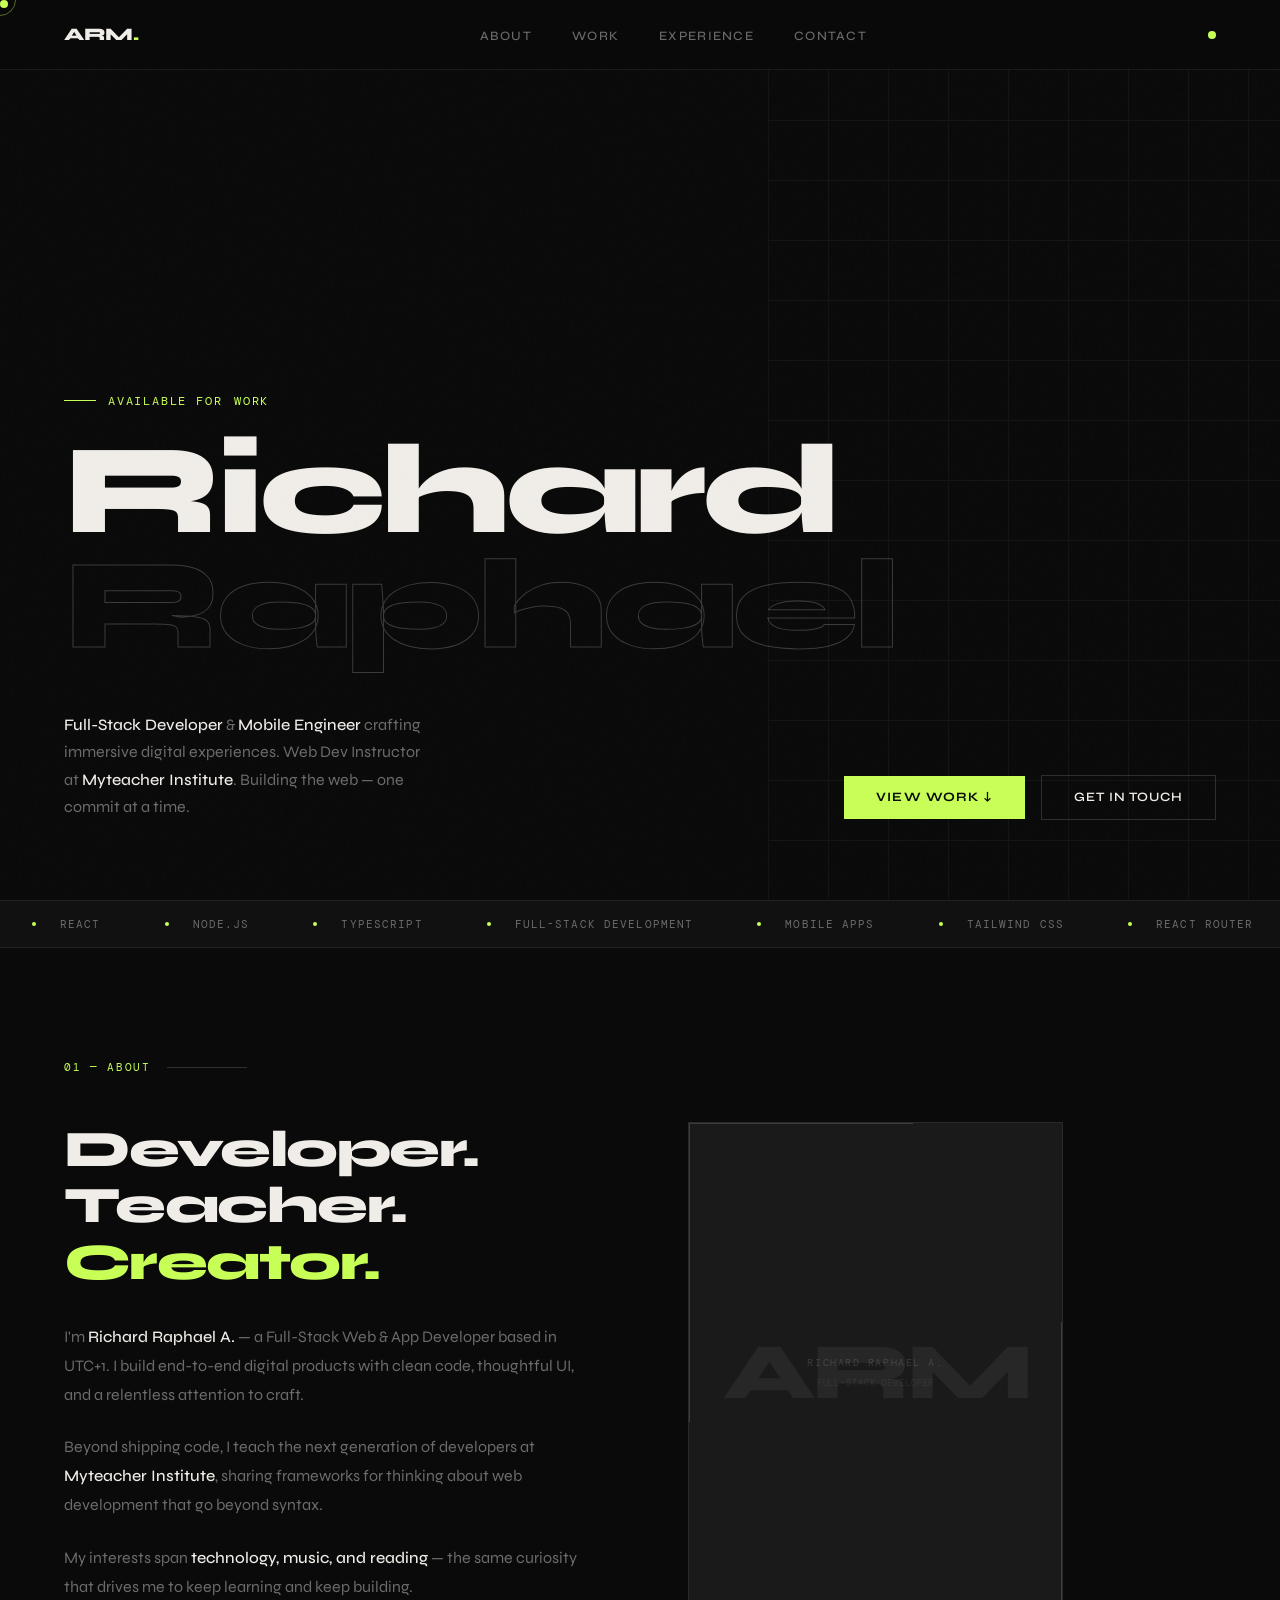
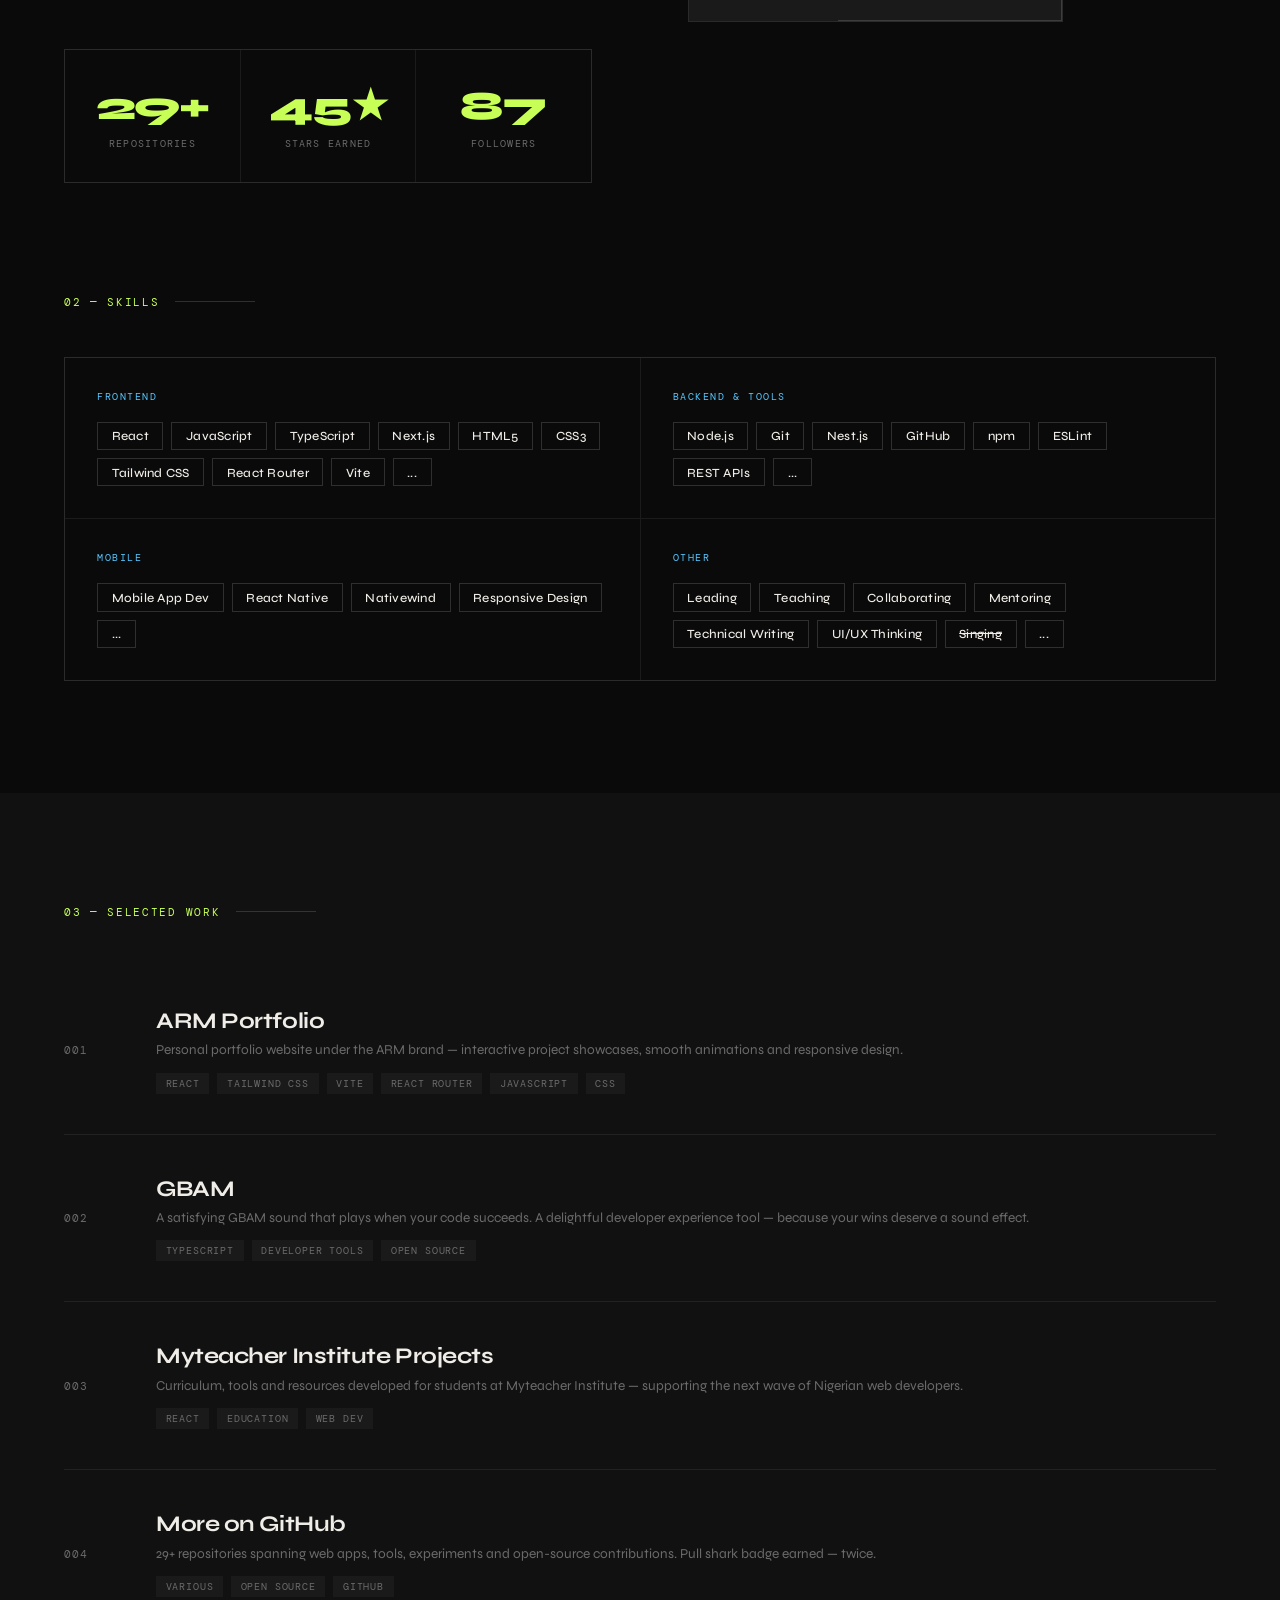
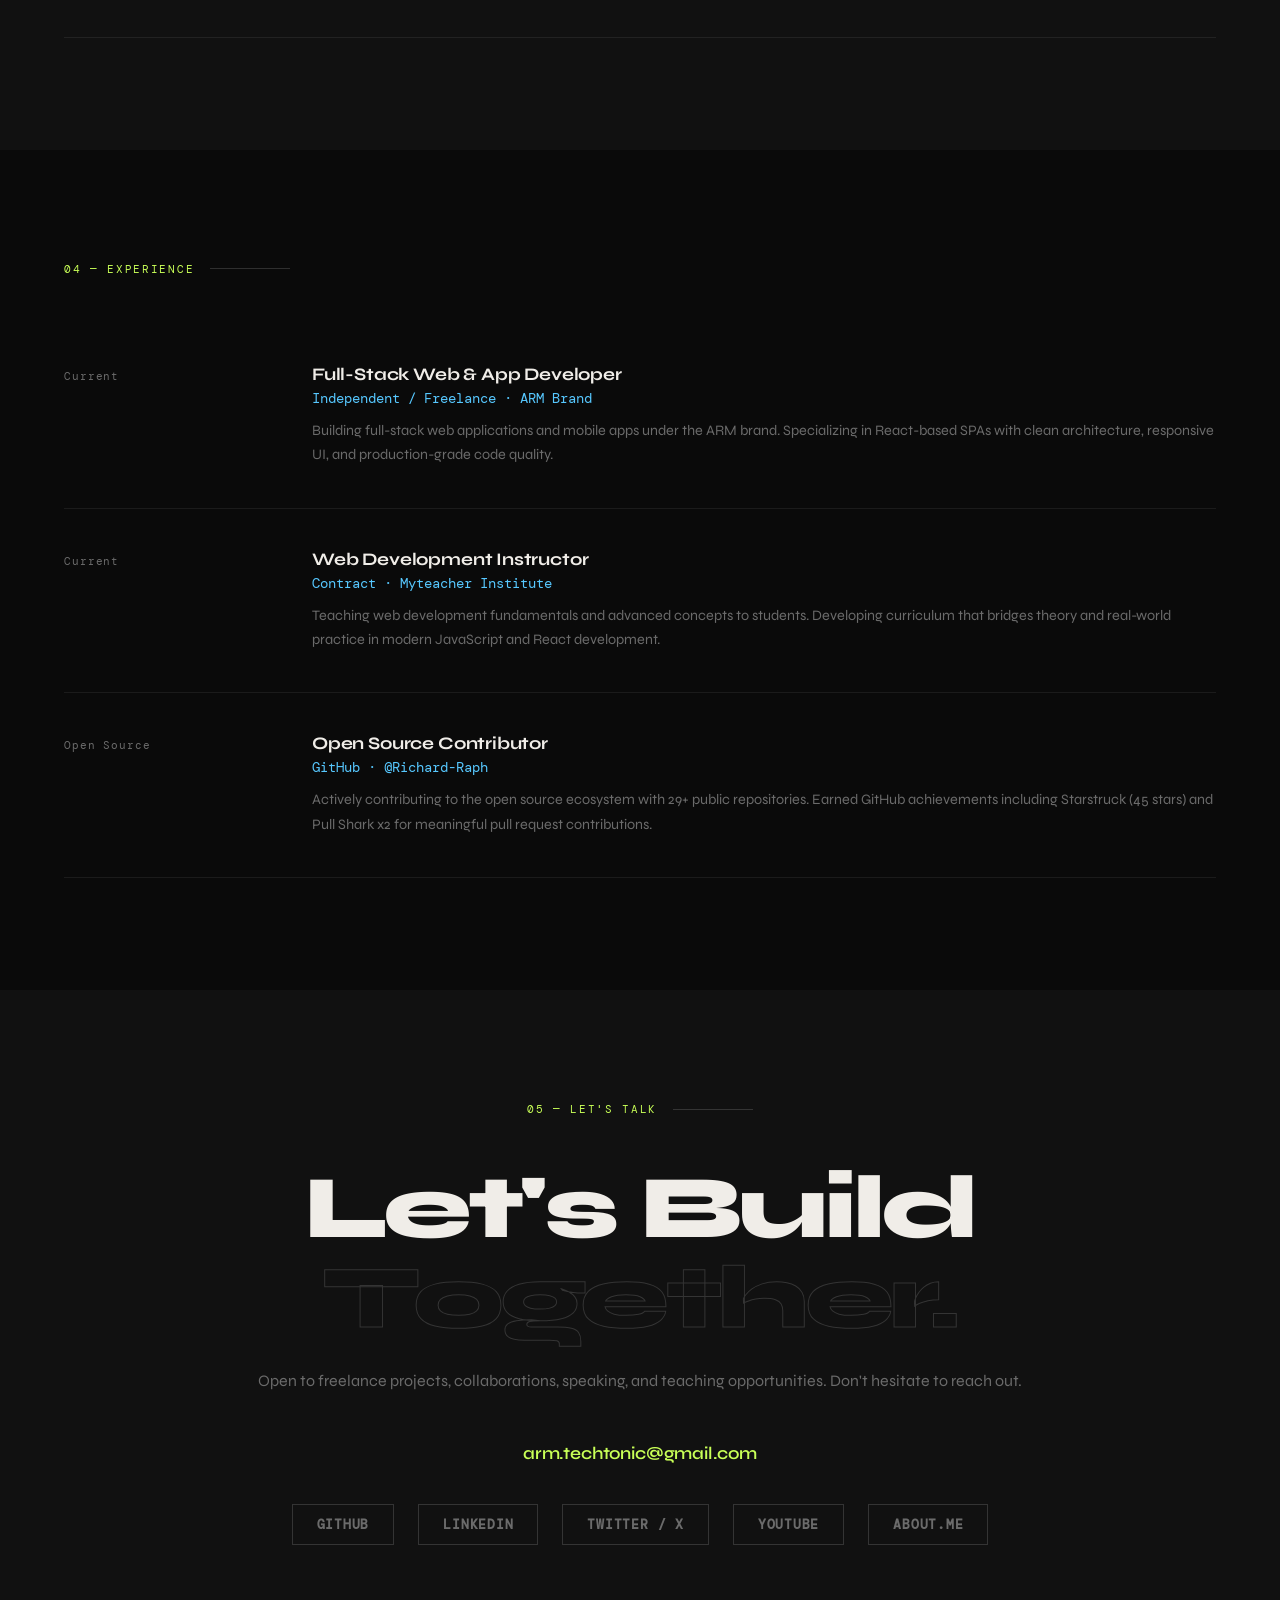
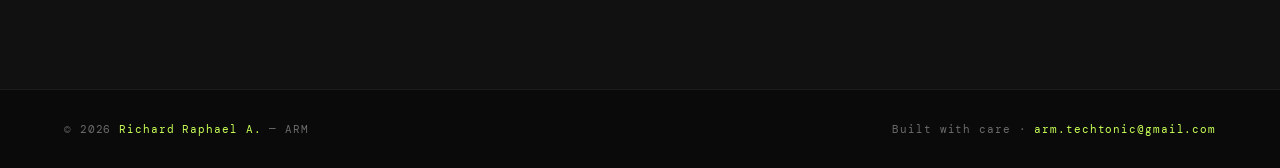
==== index.html @ 18dac9f6 "Add favicon images and web manifest - Added favicon-16x16.png and favicon-32x32.png for improved sit" ====
<!DOCTYPE html>
<html lang="en">

<head>
  <meta charset="UTF-8">
  <meta name="viewport" content="width=device-width, initial-scale=1.0">
  <title>Richard Raphael A. — Full-Stack Developer</title>
  <link rel="apple-touch-icon" sizes="180x180" href="./apple-touch-icon.png">
  <link rel="icon" type="image/png" sizes="32x32" href="./favicon-32x32.png">
  <link rel="icon" type="image/png" sizes="16x16" href="./favicon-16x16.png">
  <link rel="manifest" href="./site.webmanifest">
  <link rel="preconnect" href="https://fonts.googleapis.com">
  <link
    href="https://fonts.googleapis.com/css2?family=Syne:wght@400;500;600;700;800&family=DM+Mono:ital,wght@0,300;0,400;1,300&display=swap"
    rel="stylesheet">
  <link rel="stylesheet" href="./style.css">
</head>

<body>

  <div class="cursor" id="cursor"></div>
  <div class="cursor-ring" id="cursor-ring"></div>

  <!-- NAV -->
  <nav>
    <a href="#hero" class="nav-logo">ARM<span>.</span></a>
    <ul class="nav-links">
      <li><a href="#about">About</a></li>
      <li><a href="#projects">Work</a></li>
      <li><a href="#experience">Experience</a></li>
      <li><a href="#contact">Contact</a></li>
    </ul>
    <div class="nav-dot"></div>
  </nav>

  <!-- HERO -->
  <section id="hero">
    <div class="hero-grid-lines"></div>
    <div>
      <!-- <p class="hero-eyebrow fade-up">Available for work</p> -->
      <p class="hero-eyebrow fade-up">
        Available for <span id="work" class="work-rotate">Work</span>
      </p>
      <h1 class="hero-name">
        <div class="fade-up fade-up-delay-1">Richard</div>
        <div class="fade-up fade-up-delay-2 line2">Raphael</div>
      </h1>
      <div class="hero-bottom">
        <p class="hero-desc fade-up fade-up-delay-3">
          <strong>Full-Stack Developer</strong> &amp; <strong>Mobile Engineer</strong> crafting immersive digital
          experiences. Web Dev Instructor at <strong>Myteacher Institute</strong>. Building the web — one commit at a
          time.
        </p>
        <div class="hero-cta fade-up fade-up-delay-4">
          <a href="#projects" class="btn-primary">View Work ↓</a>
          <a href="#contact" class="btn-ghost">Get in Touch</a>
        </div>
      </div>
    </div>
  </section>

  <!-- TICKER -->
  <div class="ticker-wrap">
    <div class="ticker">
      <span class="ticker-item"><span class="ticker-dot"></span>React</span>
      <span class="ticker-item"><span class="ticker-dot"></span>Node.js</span>
      <span class="ticker-item"><span class="ticker-dot"></span>TypeScript</span>
      <span class="ticker-item"><span class="ticker-dot"></span>Full-Stack Development</span>
      <span class="ticker-item"><span class="ticker-dot"></span>Mobile Apps</span>
      <span class="ticker-item"><span class="ticker-dot"></span>Tailwind CSS</span>
      <span class="ticker-item"><span class="ticker-dot"></span>React Router</span>
      <span class="ticker-item"><span class="ticker-dot"></span>CSS Architecture</span>
      <span class="ticker-item"><span class="ticker-dot"></span>Web Dev Instructor</span>
      <span class="ticker-item"><span class="ticker-dot"></span>Next.js</span>
      <span class="ticker-item"><span class="ticker-dot"></span>ARM Brand</span>
      <span class="ticker-item"><span class="ticker-dot"></span>React</span>
      <span class="ticker-item"><span class="ticker-dot"></span>Node.js</span>
      <span class="ticker-item"><span class="ticker-dot"></span>TypeScript</span>
      <span class="ticker-item"><span class="ticker-dot"></span>Full-Stack Development</span>
      <span class="ticker-item"><span class="ticker-dot"></span>Mobile Apps</span>
      <span class="ticker-item"><span class="ticker-dot"></span>Tailwind CSS</span>
      <span class="ticker-item"><span class="ticker-dot"></span>React Router</span>
      <span class="ticker-item"><span class="ticker-dot"></span>CSS Architecture</span>
      <span class="ticker-item"><span class="ticker-dot"></span>Web Dev Instructor</span>
      <span class="ticker-item"><span class="ticker-dot"></span>Next.js</span>
      <span class="ticker-item"><span class="ticker-dot"></span>ARM Brand</span>
    </div>
  </div>

  <!-- ABOUT -->
  <section id="about">
    <p class="section-label">01 — About</p>
    <div class="about-grid">
      <div>
        <h2 class="about-heading">Developer.<br>Teacher.<br><em>Creator.</em></h2>
        <p class="about-text">I'm <strong>Richard Raphael A.</strong> — a Full-Stack Web & App Developer based in
          UTC+1. I build end-to-end digital products with clean code, thoughtful UI, and a relentless attention to
          craft.</p>
        <p class="about-text">Beyond shipping code, I teach the next generation of developers at <strong>Myteacher
            Institute</strong>, sharing frameworks for thinking about web development that go beyond syntax.</p>
        <p class="about-text">My interests span <strong>technology, music, and reading</strong> — the same curiosity
          that drives me to keep learning and keep building.</p>
        <div class="stats-row">
          <div class="stat">
            <span class="stat-num">29+</span>
            <span class="stat-label">Repositories</span>
          </div>
          <div class="stat">
            <span class="stat-num">45★</span>
            <span class="stat-label">Stars earned</span>
          </div>
          <div class="stat">
            <span class="stat-num">87</span>
            <span class="stat-label">Followers</span>
          </div>
        </div>
      </div>
      <div class="about-visual">
        <span class="arm-logo">ARM</span>
        <div class="about-visual-inner">
          <div style="font-size:0.65rem;letter-spacing:0.15em;color:rgba(255,255,255,0.15);">RICHARD RAPHAEL A.</div>
          <div style="font-size:0.55rem;letter-spacing:0.1em;color:rgba(255,255,255,0.08);margin-top:0.5rem;">FULL-STACK
            DEVELOPER</div>
        </div>
      </div>
    </div>
  </section>

  <!-- SKILLS -->
  <section id="skills" style="padding-top:0; background: var(--bg);">
    <p class="section-label">02 — Skills</p>
    <div class="skills-grid">
      <div class="skill-cat">
        <div class="skill-cat-title">Frontend</div>
        <div class="skill-tags">
          <span class="skill-tag">React</span>
          <span class="skill-tag">JavaScript</span>
          <span class="skill-tag">TypeScript</span>
          <span class="skill-tag">Next.js</span>
          <span class="skill-tag">HTML5</span>
          <span class="skill-tag">CSS3</span>
          <span class="skill-tag">Tailwind CSS</span>
          <span class="skill-tag">React Router</span>
          <span class="skill-tag">Vite</span>
          <span class="skill-tag">...</span>
        </div>
      </div>
      <div class="skill-cat">
        <div class="skill-cat-title">Backend & Tools</div>
        <div class="skill-tags">
          <span class="skill-tag">Node.js</span>
          <span class="skill-tag">Git</span>
          <span class="skill-tag">Nest.js</span>
          <span class="skill-tag">GitHub</span>
          <span class="skill-tag">npm</span>
          <span class="skill-tag">ESLint</span>
          <span class="skill-tag">REST APIs</span>
          <span class="skill-tag">...</span>
        </div>
      </div>
      <div class="skill-cat">
        <div class="skill-cat-title">Mobile</div>
        <div class="skill-tags">
          <span class="skill-tag">Mobile App Dev</span>
          <span class="skill-tag">React Native</span>
          <span class="skill-tag">Nativewind</span>
          <span class="skill-tag">Responsive Design</span>
          <span class="skill-tag">...</span>
        </div>
      </div>
      <div class="skill-cat">
        <div class="skill-cat-title">Other</div>
        <div class="skill-tags">
          <span class="skill-tag">Leading</span>
          <span class="skill-tag">Teaching</span>
          <span class="skill-tag">Collaborating</span>
          <span class="skill-tag">Mentoring</span>
          <span class="skill-tag">Technical Writing</span>
          <span class="skill-tag">UI/UX Thinking</span>
          <span class="skill-tag"><s>Singing</s></span>
          <span class="skill-tag">...</span>
        </div>
      </div>
    </div>
  </section>

  <!-- PROJECTS -->
  <section id="projects">
    <p class="section-label">03 — Selected Work</p>
    <div class="projects-list">

      <a href="https://richard-raphael.onrender.com" target="_blank" class="project-item">
        <span class="project-num">001</span>
        <div>
          <div class="project-name">ARM Portfolio</div>
          <div class="project-desc">Personal portfolio website under the ARM brand — interactive project showcases,
            smooth animations and responsive design.</div>
          <div class="project-tags">
            <span class="project-tag">React</span>
            <span class="project-tag">Tailwind CSS</span>
            <span class="project-tag">Vite</span>
            <span class="project-tag">React Router</span>
            <span class="project-tag">JavaScript</span>
            <span class="project-tag">CSS</span>
          </div>
        </div>
        <span class="project-arrow">↗</span>
      </a>

      <a href="https://marketplace.visualstudio.com/items?itemName=RichardRapahel.gbam" target="_blank"
        class="project-item">
        <span class="project-num">002</span>
        <div>
          <div class="project-name">GBAM</div>
          <div class="project-desc">A satisfying GBAM sound that plays when your code succeeds. A delightful developer
            experience tool — because your wins deserve a sound effect.</div>
          <div class="project-tags">
            <span class="project-tag">TypeScript</span>
            <span class="project-tag">Developer Tools</span>
            <span class="project-tag">Open Source</span>
          </div>
        </div>
        <span class="project-arrow">↗</span>
      </a>

      <a href="https://github.com/Myteacher-Institute" target="_blank" class="project-item">
        <span class="project-num">003</span>
        <div>
          <div class="project-name">Myteacher Institute Projects</div>
          <div class="project-desc">Curriculum, tools and resources developed for students at Myteacher Institute —
            supporting the next wave of Nigerian web developers.</div>
          <div class="project-tags">
            <span class="project-tag">React</span>
            <span class="project-tag">Education</span>
            <span class="project-tag">Web Dev</span>
          </div>
        </div>
        <span class="project-arrow">↗</span>
      </a>

      <a href="https://github.com/Richard-Raph" target="_blank" class="project-item">
        <span class="project-num">004</span>
        <div>
          <div class="project-name">More on GitHub</div>
          <div class="project-desc">29+ repositories spanning web apps, tools, experiments and open-source
            contributions. Pull shark badge earned — twice.</div>
          <div class="project-tags">
            <span class="project-tag">Various</span>
            <span class="project-tag">Open Source</span>
            <span class="project-tag">GitHub</span>
          </div>
        </div>
        <span class="project-arrow">↗</span>
      </a>

    </div>
  </section>

  <!-- EXPERIENCE -->
  <section id="experience">
    <p class="section-label">04 — Experience</p>
    <div class="experience-list">

      <div class="exp-item">
        <div class="exp-year">Current</div>
        <div>
          <div class="exp-role">Full-Stack Web & App Developer</div>
          <div class="exp-place">Independent / Freelance · ARM Brand</div>
          <div class="exp-text">Building full-stack web applications and mobile apps under the ARM brand. Specializing
            in React-based SPAs with clean architecture, responsive UI, and production-grade code quality.</div>
        </div>
      </div>

      <div class="exp-item">
        <div class="exp-year">Current</div>
        <div>
          <div class="exp-role">Web Development Instructor</div>
          <div class="exp-place">Contract · Myteacher Institute</div>
          <div class="exp-text">Teaching web development fundamentals and advanced concepts to students. Developing
            curriculum that bridges theory and real-world practice in modern JavaScript and React development.</div>
        </div>
      </div>

      <div class="exp-item">
        <div class="exp-year">Open Source</div>
        <div>
          <div class="exp-role">Open Source Contributor</div>
          <div class="exp-place">GitHub · @Richard-Raph</div>
          <div class="exp-text">Actively contributing to the open source ecosystem with 29+ public repositories. Earned
            GitHub achievements including Starstruck (45 stars) and Pull Shark x2 for meaningful pull request
            contributions.</div>
        </div>
      </div>

    </div>
  </section>

  <!-- CONTACT -->
  <section id="contact">
    <div class="contact-inner">
      <p class="section-label" style="justify-content:center;">05 — Let's Talk</p>
      <h2 class="contact-heading">
        <div>Let's Build</div>
        <div class="line2">Together.</div>
      </h2>
      <p class="contact-sub">Open to freelance projects, collaborations, speaking, and teaching opportunities. Don't
        hesitate to reach out.</p>
      <div style="margin-bottom:2.5rem;">
        <a href="mailto:arm.techtonic@gmail.com" class="contact-email">arm.techtonic@gmail.com</a>
      </div>
      <div class="contact-links">
        <a href="https://github.com/Richard-Raph" target="_blank" class="contact-link">GitHub</a>
        <a href="https://www.linkedin.com/in/rich-tech123" target="_blank" class="contact-link">LinkedIn</a>
        <a href="https://x.com/rich_tech123" target="_blank" class="contact-link">Twitter / X</a>
        <a href="https://www.youtube.com/@rich_tech123" target="_blank" class="contact-link">YouTube</a>
        <a href="https://about.me/richardraphael" target="_blank" class="contact-link">About.me</a>
      </div>
    </div>
  </section>

  <!-- FOOTER -->
  <footer>
    <p>© 2026 <span>Richard Raphael A.</span> — ARM</p>
    <p>Built with care · <span>arm.techtonic@gmail.com</span></p>
  </footer>

  <script>
    const cursor = document.getElementById('cursor');
    const ring = document.getElementById('cursor-ring');
    let mx = 0, my = 0, rx = 0, ry = 0;

    document.addEventListener('mousemove', e => {
      mx = e.clientX; my = e.clientY;
      cursor.style.transform = `translate(${mx - 4}px, ${my - 4}px)`;
    });

    function animateRing() {
      rx += (mx - rx) * 0.12;
      ry += (my - ry) * 0.12;
      ring.style.transform = `translate(${rx - 16}px, ${ry - 16}px)`;
      requestAnimationFrame(animateRing);
    }
    animateRing();

    document.querySelectorAll('a, button, .skill-tag').forEach(el => {
      el.addEventListener('mouseenter', () => {
        ring.style.width = '48px'; ring.style.height = '48px';
        ring.style.borderColor = 'rgba(200,255,87,0.7)';
      });
      el.addEventListener('mouseleave', () => {
        ring.style.width = '32px'; ring.style.height = '32px';
        ring.style.borderColor = 'rgba(200,255,87,0.4)';
      });
    });

    const observer = new IntersectionObserver((entries) => {
      entries.forEach(e => {
        if (e.isIntersecting) {
          e.target.style.opacity = '1';
          e.target.style.transform = 'translateY(0)';
        }
      });
    }, { threshold: 0.1 });

    document.querySelectorAll('.exp-item, .project-item, .skill-cat, .stat').forEach(el => {
      el.style.opacity = '0';
      el.style.transform = 'translateY(24px)';
      el.style.transition = 'opacity 0.6s ease, transform 0.6s ease';
      observer.observe(el);
    });

    const works = [
      "Web Apps",
      "Teaching",
      "Mobile Apps",
      "UI Design",
      "APIs",
      "Full-Stack Systems",
      "Open Source Tools"
    ];

    const el = document.getElementById("work");
    let i = 0;

    function changeWork() {
      el.classList.add("out");

      setTimeout(() => {
        i = (i + 1) % works.length;
        el.textContent = works[i];

        el.classList.remove("out");
        el.classList.add("in");

        setTimeout(() => {
          el.classList.remove("in");
        }, 450);

      }, 450);
    }

    setInterval(changeWork, 2600);
  </script>
</body>

</html>
---- style.css ----
*,
*::before,
*::after {
    box-sizing: border-box;
    margin: 0;
    padding: 0;
}

::selection {
    color: var(--bg);
    background: var(--accent);
}

:root {
    --bg: #0a0a0a;
    --bg2: #111111;
    --bg3: #1a1a1a;
    --border: rgba(255, 255, 255, 0.07);
    --border-hover: rgba(255, 255, 255, 0.15);
    --text: #f0ede8;
    --muted: #6b6b6b;
    --accent: #c8ff57;
    --accent2: #57c8ff;
    --font-display: 'Syne', sans-serif;
    --font-mono: 'DM Mono', monospace;
}

html {
    scroll-behavior: smooth;
}

body {
    background: var(--bg);
    color: var(--text);
    font-family: var(--font-display);
    overflow-x: hidden;
    cursor: none;
}

/* CUSTOM CURSOR */
.cursor {
    position: fixed;
    width: 8px;
    height: 8px;
    background: var(--accent);
    border-radius: 50%;
    pointer-events: none;
    z-index: 9999;
    transition: transform 0.1s ease;
    top: 0;
    left: 0;
}

.cursor-ring {
    position: fixed;
    width: 32px;
    height: 32px;
    border: 1px solid rgba(200, 255, 87, 0.4);
    border-radius: 50%;
    pointer-events: none;
    z-index: 9998;
    transition: transform 0.15s ease, width 0.2s, height 0.2s, border-color 0.2s;
    top: 0;
    left: 0;
    transform: translate(-50%, -50%);
}

/* NOISE TEXTURE OVERLAY */
body::before {
    content: '';
    position: fixed;
    inset: 0;
    background-image: url("data:image/svg+xml,%3Csvg viewBox='0 0 256 256' xmlns='http://www.w3.org/2000/svg'%3E%3Cfilter id='n'%3E%3CfeTurbulence type='fractalNoise' baseFrequency='0.9' numOctaves='4' stitchTiles='stitch'/%3E%3C/filter%3E%3Crect width='100%25' height='100%25' filter='url(%23n)' opacity='0.03'/%3E%3C/svg%3E");
    pointer-events: none;
    z-index: 1;
    opacity: 0.4;
}

/* NAV */
nav {
    position: fixed;
    top: 0;
    left: 0;
    right: 0;
    z-index: 100;
    display: flex;
    justify-content: space-between;
    align-items: center;
    padding: 1.5rem 4rem;
    border-bottom: 1px solid var(--border);
    background: rgba(10, 10, 10, 0.85);
    backdrop-filter: blur(20px);
}

.nav-logo {
    font-size: 1.1rem;
    font-weight: 800;
    letter-spacing: -0.02em;
    color: var(--text);
    text-decoration: none;
}

.nav-logo span {
    color: var(--accent);
}

.nav-links {
    display: flex;
    gap: 2.5rem;
    list-style: none;
}

.nav-links a {
    font-size: 0.8rem;
    font-weight: 500;
    letter-spacing: 0.1em;
    text-transform: uppercase;
    color: var(--muted);
    text-decoration: none;
    transition: color 0.2s;
}

.nav-links a:hover {
    color: var(--text);
}

.nav-dot {
    width: 8px;
    height: 8px;
    background: var(--accent);
    border-radius: 50%;
    animation: pulse 2s infinite;
}

@keyframes pulse {

    0%,
    100% {
        opacity: 1;
        transform: scale(1);
    }

    50% {
        opacity: 0.5;
        transform: scale(0.7);
    }
}

/* HERO */
#hero {
    min-height: 100vh;
    display: flex;
    flex-direction: column;
    justify-content: flex-end;
    padding: 0 4rem 5rem;
    position: relative;
    overflow: hidden;
}

.hero-eyebrow {
    font-family: var(--font-mono);
    font-size: 0.75rem;
    color: var(--accent);
    letter-spacing: 0.15em;
    text-transform: uppercase;
    margin-bottom: 1.5rem;
    display: flex;
    align-items: center;
    gap: 0.75rem;
}

.hero-eyebrow::before {
    content: '';
    display: block;
    width: 32px;
    height: 1px;
    background: var(--accent);
}

.work-rotate {
    display: inline-block;
    transition: opacity 0.45s ease, transform 0.45s ease, filter 0.45s ease;
    will-change: opacity, transform, filter;
}

.work-rotate.out {
    opacity: 0;
    transform: translateY(-8px);
    filter: blur(6px);
}

.work-rotate.in {
    opacity: 1;
    transform: translateY(0);
    filter: blur(0px);
}

.hero-name {
    font-size: clamp(4rem, 10vw, 9rem);
    font-weight: 800;
    line-height: 0.9;
    letter-spacing: -0.04em;
    margin-bottom: 2rem;
}

.hero-name .line2 {
    color: transparent;
    -webkit-text-stroke: 1px rgba(255, 255, 255, 0.2);
}

.hero-bottom {
    display: flex;
    justify-content: space-between;
    align-items: flex-end;
    margin-top: 3rem;
}

.hero-desc {
    max-width: 360px;
    font-size: 1rem;
    line-height: 1.7;
    color: var(--muted);
    font-weight: 400;
}

.hero-desc strong {
    color: var(--text);
    font-weight: 500;
}

.hero-cta {
    display: flex;
    gap: 1rem;
    align-items: center;
}

.btn-primary {
    display: inline-flex;
    align-items: center;
    gap: 0.5rem;
    padding: 0.85rem 2rem;
    background: var(--accent);
    color: #0a0a0a;
    font-family: var(--font-display);
    font-size: 0.8rem;
    font-weight: 700;
    letter-spacing: 0.08em;
    text-transform: uppercase;
    text-decoration: none;
    border: none;
    transition: transform 0.2s, box-shadow 0.2s;
    cursor: none;
}

.btn-primary:hover {
    transform: translate(-2px, -2px);
    box-shadow: 4px 4px 0 rgba(200, 255, 87, 0.3);
}

.btn-ghost {
    display: inline-flex;
    align-items: center;
    gap: 0.5rem;
    padding: 0.85rem 2rem;
    background: transparent;
    color: var(--text);
    font-family: var(--font-display);
    font-size: 0.8rem;
    font-weight: 600;
    letter-spacing: 0.08em;
    text-transform: uppercase;
    text-decoration: none;
    border: 1px solid var(--border-hover);
    transition: border-color 0.2s, background 0.2s;
    cursor: none;
}

.btn-ghost:hover {
    border-color: var(--text);
    background: rgba(255, 255, 255, 0.03);
}

/* SCROLLING TICKER */
.ticker-wrap {
    overflow: hidden;
    border-top: 1px solid var(--border);
    border-bottom: 1px solid var(--border);
    padding: 1rem 0;
    background: var(--bg2);
}

.ticker {
    display: flex;
    gap: 0;
    white-space: nowrap;
    animation: ticker 20s linear infinite;
}

.ticker-item {
    display: inline-flex;
    align-items: center;
    gap: 1.5rem;
    padding: 0 2rem;
    font-family: var(--font-mono);
    font-size: 0.7rem;
    letter-spacing: 0.1em;
    text-transform: uppercase;
    color: var(--muted);
}

.ticker-dot {
    width: 4px;
    height: 4px;
    background: var(--accent);
    border-radius: 50%;
    flex-shrink: 0;
}

@keyframes ticker {
    0% {
        transform: translateX(0);
    }

    100% {
        transform: translateX(-50%);
    }
}

/* SECTION COMMON */
section {
    padding: 7rem 4rem;
    position: relative;
}

.section-label {
    font-family: var(--font-mono);
    font-size: 0.7rem;
    letter-spacing: 0.15em;
    text-transform: uppercase;
    color: var(--accent);
    margin-bottom: 3rem;
    display: flex;
    align-items: center;
    gap: 1rem;
}

.section-label::after {
    content: '';
    flex: 1;
    max-width: 80px;
    height: 1px;
    background: var(--border-hover);
}

/* ABOUT */
#about {
    background: var(--bg);
}

.about-grid {
    display: grid;
    grid-template-columns: 1fr 1fr;
    gap: 6rem;
    align-items: start;
}

.about-heading {
    font-size: clamp(2rem, 4vw, 3.5rem);
    font-weight: 800;
    line-height: 1.1;
    letter-spacing: -0.03em;
    margin-bottom: 2rem;
}

.about-heading em {
    font-style: normal;
    color: var(--accent);
}

.about-text {
    font-size: 1rem;
    line-height: 1.8;
    color: var(--muted);
    margin-bottom: 1.5rem;
}

.about-text strong {
    color: var(--text);
    font-weight: 500;
}

.stats-row {
    display: grid;
    grid-template-columns: repeat(3, 1fr);
    gap: 1px;
    background: var(--border);
    border: 1px solid var(--border);
    margin-top: 3rem;
}

.stat {
    background: var(--bg);
    padding: 2rem 1.5rem;
    text-align: center;
}

.stat-num {
    font-size: 2.5rem;
    font-weight: 800;
    letter-spacing: -0.03em;
    color: var(--accent);
    display: block;
}

.stat-label {
    font-family: var(--font-mono);
    font-size: 0.65rem;
    letter-spacing: 0.12em;
    text-transform: uppercase;
    color: var(--muted);
    margin-top: 0.4rem;
    display: block;
}

/* SKILLS */
.skills-grid {
    display: grid;
    grid-template-columns: repeat(2, 1fr);
    gap: 1px;
    background: var(--border);
    border: 1px solid var(--border);
}

.skill-cat {
    background: var(--bg);
    padding: 2rem 2rem;
    transition: background 0.2s;
}

.skill-cat:hover {
    background: var(--bg3);
}

.skill-cat-title {
    font-family: var(--font-mono);
    font-size: 0.65rem;
    letter-spacing: 0.15em;
    text-transform: uppercase;
    color: var(--accent2);
    margin-bottom: 1.2rem;
}

.skill-tags {
    display: flex;
    flex-wrap: wrap;
    gap: 0.5rem;
}

.skill-tag {
    padding: 0.35rem 0.85rem;
    border: 1px solid var(--border-hover);
    font-size: 0.78rem;
    font-weight: 500;
    color: var(--text);
    letter-spacing: 0.02em;
    transition: border-color 0.2s, color 0.2s;
}

.skill-tag:hover {
    border-color: var(--accent);
    color: var(--accent);
}

/* PROJECTS */
#projects {
    background: var(--bg2);
}

.projects-list {
    display: flex;
    flex-direction: column;
}

.project-item {
    display: grid;
    grid-template-columns: 60px 1fr auto;
    gap: 2rem;
    align-items: center;
    padding: 2.5rem 0;
    border-bottom: 1px solid var(--border);
    text-decoration: none;
    color: inherit;
    transition: background 0.2s;
    cursor: none;
}

.project-item:hover .project-name {
    color: var(--accent);
}

.project-item:hover .project-arrow {
    opacity: 1;
    transform: translate(0, 0);
}

.project-num {
    font-family: var(--font-mono);
    font-size: 0.7rem;
    color: var(--muted);
    letter-spacing: 0.1em;
}

.project-name {
    font-size: 1.4rem;
    font-weight: 700;
    letter-spacing: -0.02em;
    transition: color 0.2s;
    margin-bottom: 0.4rem;
}

.project-desc {
    font-size: 0.85rem;
    color: var(--muted);
    line-height: 1.5;
}

.project-tags {
    display: flex;
    gap: 0.5rem;
    margin-top: 0.75rem;
    flex-wrap: wrap;
}

.project-tag {
    font-family: var(--font-mono);
    font-size: 0.65rem;
    letter-spacing: 0.08em;
    text-transform: uppercase;
    padding: 0.25rem 0.6rem;
    background: var(--bg3);
    color: var(--muted);
}

.project-arrow {
    font-size: 1.5rem;
    color: var(--accent);
    opacity: 0;
    transform: translate(-8px, 8px);
    transition: opacity 0.2s, transform 0.2s;
}

/* EXPERIENCE */
#experience {
    background: var(--bg);
}

.experience-list {
    display: flex;
    flex-direction: column;
    gap: 0;
}

.exp-item {
    display: grid;
    grid-template-columns: 200px 1fr;
    gap: 3rem;
    padding: 2.5rem 0;
    border-bottom: 1px solid var(--border);
}

.exp-year {
    font-family: var(--font-mono);
    font-size: 0.7rem;
    color: var(--muted);
    letter-spacing: 0.08em;
    padding-top: 0.3rem;
}

.exp-role {
    font-size: 1.1rem;
    font-weight: 700;
    letter-spacing: -0.01em;
    margin-bottom: 0.3rem;
}

.exp-place {
    font-size: 0.85rem;
    color: var(--accent2);
    margin-bottom: 0.75rem;
    font-family: var(--font-mono);
}

.exp-text {
    font-size: 0.9rem;
    color: var(--muted);
    line-height: 1.7;
}

/* CONTACT */
#contact {
    background: var(--bg2);
}

.contact-inner {
    max-width: 800px;
    margin: 0 auto;
    text-align: center;
}

.contact-heading {
    font-size: clamp(3rem, 7vw, 6rem);
    font-weight: 800;
    letter-spacing: -0.04em;
    line-height: 1;
    margin-bottom: 1.5rem;
}

.contact-heading .line2 {
    color: transparent;
    -webkit-text-stroke: 1px rgba(255, 255, 255, 0.15);
}

.contact-sub {
    font-size: 1rem;
    color: var(--muted);
    margin-bottom: 3rem;
    line-height: 1.7;
}

.contact-links {
    display: flex;
    justify-content: center;
    gap: 1.5rem;
    flex-wrap: wrap;
    margin-bottom: 2rem;
}

.contact-link {
    display: flex;
    align-items: center;
    gap: 0.6rem;
    padding: 0.7rem 1.5rem;
    border: 1px solid var(--border-hover);
    color: var(--muted);
    font-size: 0.8rem;
    font-weight: 600;
    letter-spacing: 0.06em;
    text-transform: uppercase;
    text-decoration: none;
    font-family: var(--font-mono);
    transition: color 0.2s, border-color 0.2s;
    cursor: none;
}

.contact-link:hover {
    color: var(--text);
    border-color: var(--text);
}

.contact-email {
    font-size: 1.1rem;
    color: var(--accent);
    text-decoration: none;
    font-weight: 600;
    letter-spacing: -0.01em;
}

.contact-email:hover {
    text-decoration: underline;
}

/* FOOTER */
footer {
    padding: 2rem 4rem;
    border-top: 1px solid var(--border);
    display: flex;
    justify-content: space-between;
    align-items: center;
}

footer p {
    font-family: var(--font-mono);
    font-size: 0.7rem;
    color: var(--muted);
    letter-spacing: 0.08em;
}

footer span {
    color: var(--accent);
}

/* ANIMATIONS */
@keyframes fadeUp {
    from {
        opacity: 0;
        transform: translateY(40px);
    }

    to {
        opacity: 1;
        transform: translateY(0);
    }
}

.fade-up {
    animation: fadeUp 0.8s ease forwards;
}

.fade-up-delay-1 {
    animation-delay: 0.15s;
    opacity: 0;
}

.fade-up-delay-2 {
    animation-delay: 0.3s;
    opacity: 0;
}

.fade-up-delay-3 {
    animation-delay: 0.45s;
    opacity: 0;
}

.fade-up-delay-4 {
    animation-delay: 0.6s;
    opacity: 0;
}

/* GRID LINE DECORATION */
.hero-grid-lines {
    position: absolute;
    top: 0;
    right: 0;
    bottom: 0;
    width: 40%;
    pointer-events: none;
    opacity: 0.04;
    background-image:
        linear-gradient(to right, #fff 1px, transparent 1px),
        linear-gradient(to bottom, #fff 1px, transparent 1px);
    background-size: 60px 60px;
}

/* ABOUT PHOTO PLACEHOLDER */
.about-visual {
    position: relative;
    aspect-ratio: 3/4;
    max-height: 500px;
    background: var(--bg3);
    border: 1px solid var(--border);
    display: flex;
    align-items: center;
    justify-content: center;
    overflow: hidden;
}

.about-visual-inner {
    font-family: var(--font-mono);
    font-size: 0.7rem;
    color: var(--muted);
    letter-spacing: 0.1em;
    text-align: center;
}

.about-visual::before {
    content: '';
    position: absolute;
    top: 0;
    left: 0;
    width: 60%;
    height: 60%;
    border-top: 1px solid var(--border-hover);
    border-left: 1px solid var(--border-hover);
}

.about-visual::after {
    content: '';
    position: absolute;
    bottom: 0;
    right: 0;
    width: 60%;
    height: 60%;
    border-bottom: 1px solid var(--border-hover);
    border-right: 1px solid var(--border-hover);
}

.arm-logo {
    font-size: 5rem;
    font-weight: 800;
    color: rgba(255, 255, 255, 0.06);
    letter-spacing: -0.05em;
    position: absolute;
}

/* MOBILE */
@media (max-width: 768px) {
    nav {
        padding: 1.25rem 1.5rem;
    }

    .nav-links {
        display: none;
    }

    section,
    #hero {
        padding-left: 1.5rem;
        padding-right: 1.5rem;
    }

    #hero {
        min-height: 90vh;
    }

    .about-grid {
        grid-template-columns: 1fr;
        gap: 3rem;
    }

    .about-visual {
        display: none;
    }

    .exp-item {
        grid-template-columns: 1fr;
        gap: 0.5rem;
    }

    footer {
        flex-direction: column;
        gap: 0.5rem;
        text-align: center;
    }

    .project-item {
        grid-template-columns: 40px 1fr auto;
        gap: 1rem;
    }

    .hero-name {
        font-size: clamp(2rem, 14vw, 4rem);
    }

    .hero-bottom {
        flex-direction: column;
        align-items: flex-start;
        gap: 2rem;
    }

    .stats-row {
        grid-template-columns: 1fr;
    }

    .skills-grid {
        grid-template-columns: 1fr;
    }
}
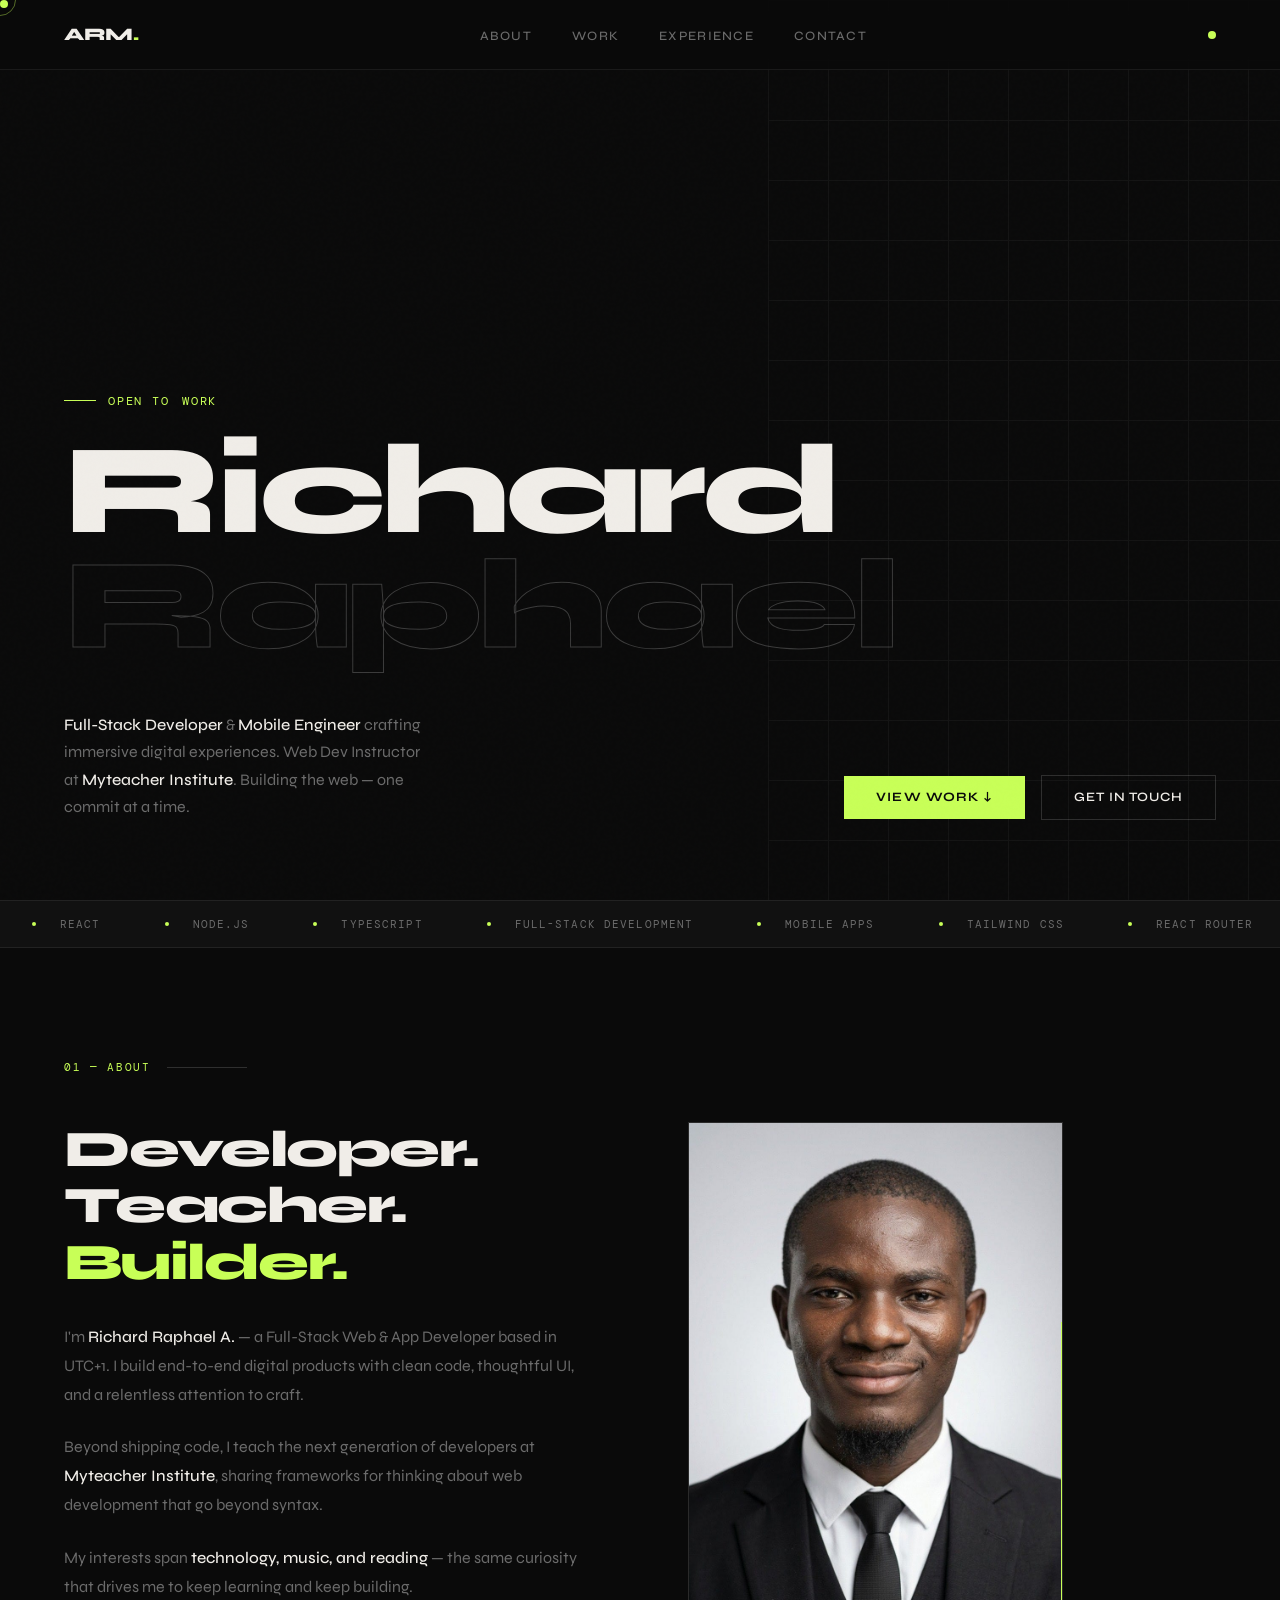
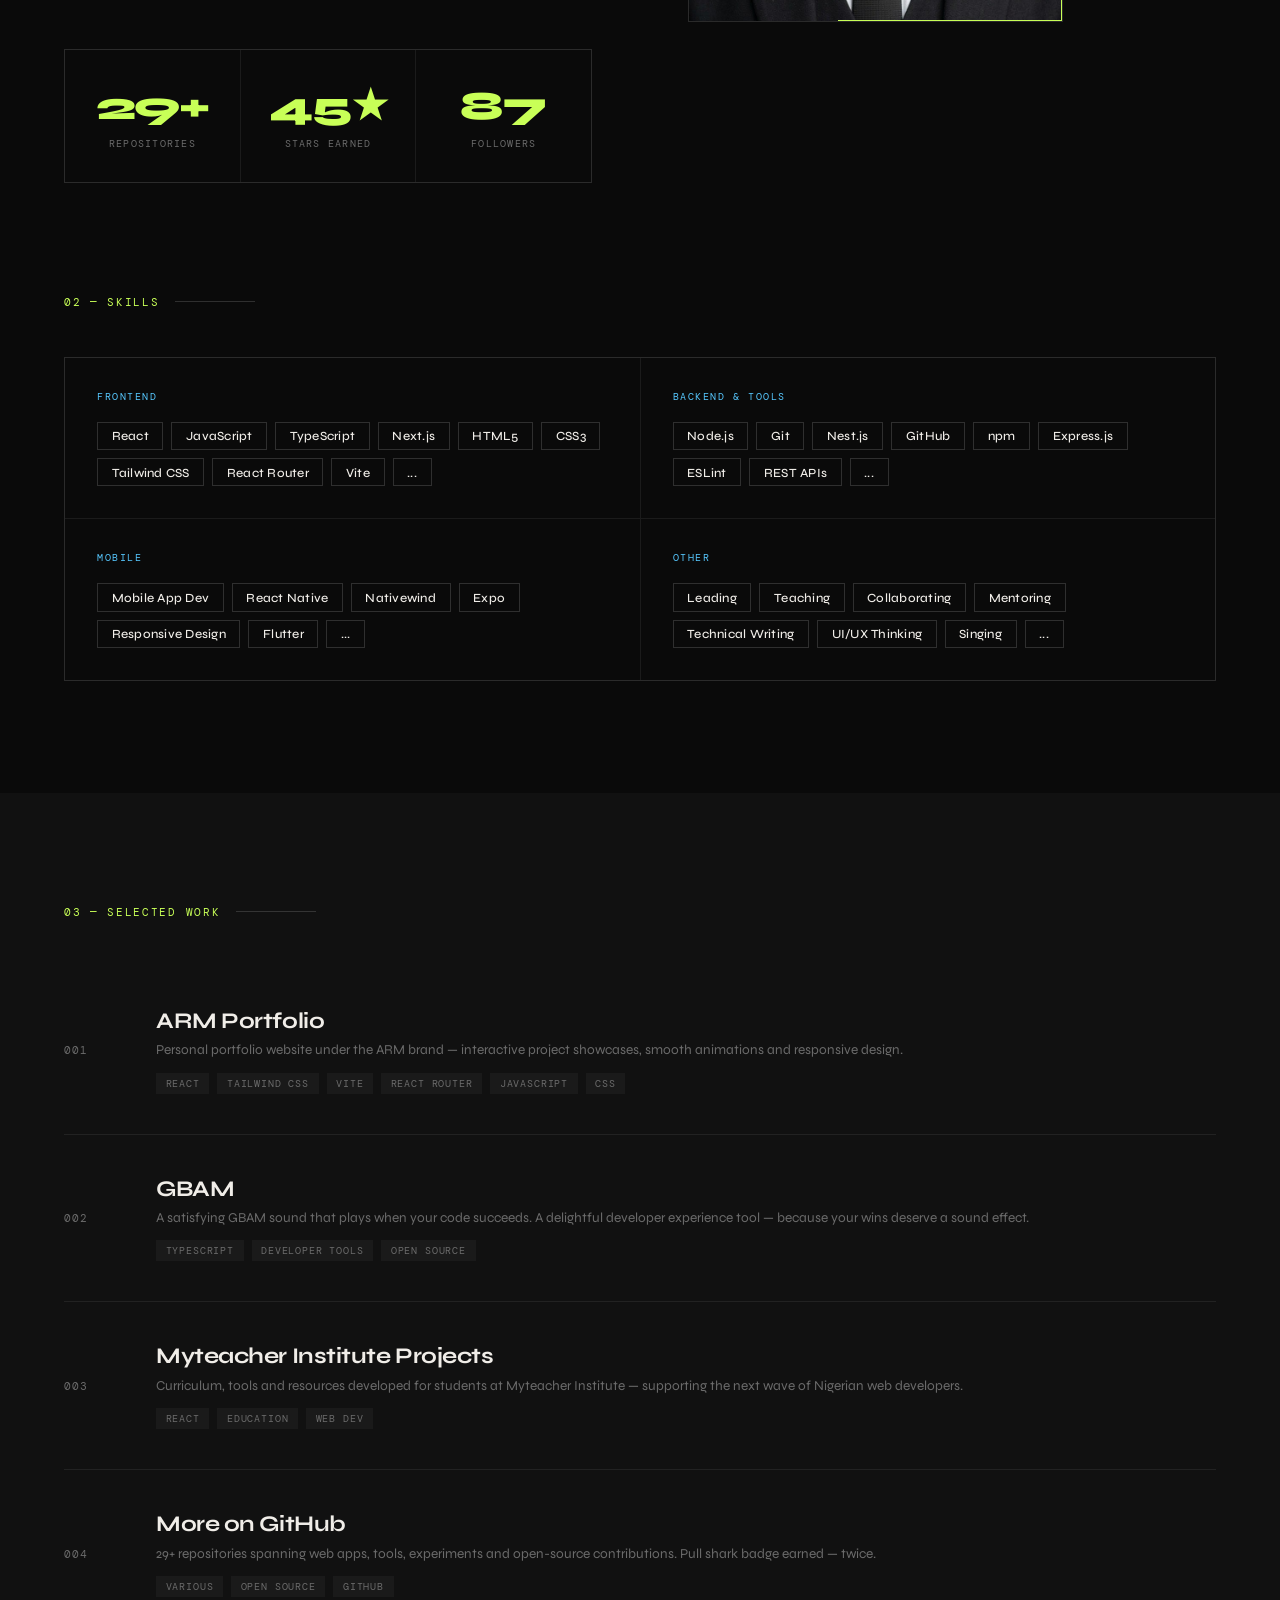
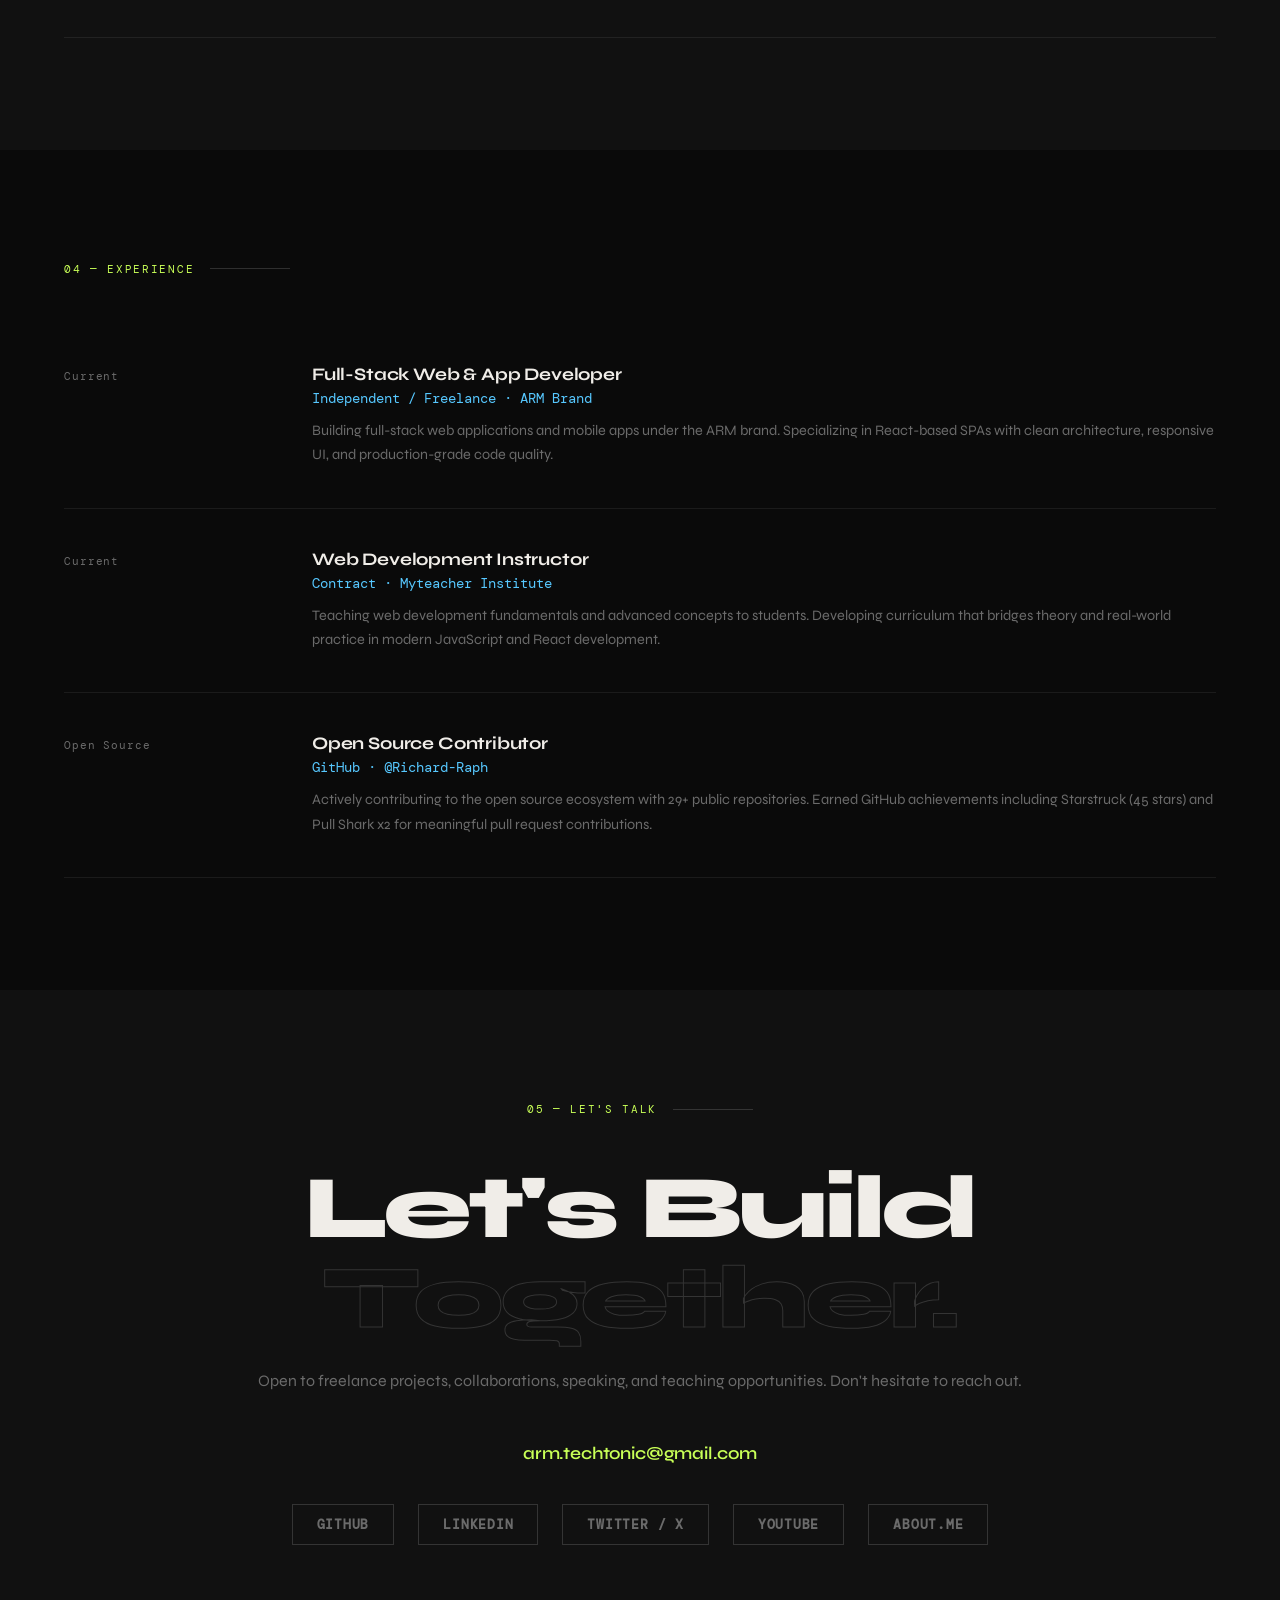
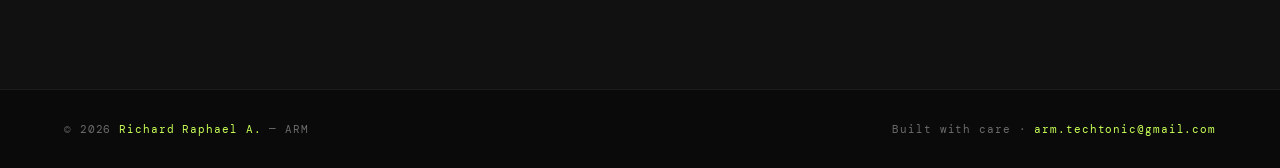
==== commit 3caf9d7b: "Refactor code structure for improved readability and maintainability" ====
--- a/index.html
+++ b/index.html
@@ -37,9 +37,8 @@
   <section id="hero">
     <div class="hero-grid-lines"></div>
     <div>
-      <!-- <p class="hero-eyebrow fade-up">Available for work</p> -->
       <p class="hero-eyebrow fade-up">
-        Available for <span id="work" class="work-rotate">Work</span>
+        Open to <span id="work" class="work-rotate">Work</span>
       </p>
       <h1 class="hero-name">
         <div class="fade-up fade-up-delay-1">Richard</div>
@@ -92,7 +91,7 @@
     <p class="section-label">01 — About</p>
     <div class="about-grid">
       <div>
-        <h2 class="about-heading">Developer.<br>Teacher.<br><em>Creator.</em></h2>
+        <h2 class="about-heading">Developer.<br>Teacher.<br><em>Builder.</em></h2>
         <p class="about-text">I'm <strong>Richard Raphael A.</strong> — a Full-Stack Web & App Developer based in
           UTC+1. I build end-to-end digital products with clean code, thoughtful UI, and a relentless attention to
           craft.</p>
@@ -121,6 +120,7 @@
           <div style="font-size:0.65rem;letter-spacing:0.15em;color:rgba(255,255,255,0.15);">RICHARD RAPHAEL A.</div>
           <div style="font-size:0.55rem;letter-spacing:0.1em;color:rgba(255,255,255,0.08);margin-top:0.5rem;">FULL-STACK
             DEVELOPER</div>
+          <img src="./me.jpg" alt="Me">
         </div>
       </div>
     </div>
@@ -153,6 +153,7 @@
           <span class="skill-tag">Nest.js</span>
           <span class="skill-tag">GitHub</span>
           <span class="skill-tag">npm</span>
+          <span class="skill-tag">Express.js</span>
           <span class="skill-tag">ESLint</span>
           <span class="skill-tag">REST APIs</span>
           <span class="skill-tag">...</span>
@@ -164,7 +165,9 @@
           <span class="skill-tag">Mobile App Dev</span>
           <span class="skill-tag">React Native</span>
           <span class="skill-tag">Nativewind</span>
+          <span class="skill-tag">Expo</span>
           <span class="skill-tag">Responsive Design</span>
+          <span class="skill-tag">Flutter</span>
           <span class="skill-tag">...</span>
         </div>
       </div>
@@ -177,7 +180,7 @@
           <span class="skill-tag">Mentoring</span>
           <span class="skill-tag">Technical Writing</span>
           <span class="skill-tag">UI/UX Thinking</span>
-          <span class="skill-tag"><s>Singing</s></span>
+          <span class="skill-tag">Singing</span>
           <span class="skill-tag">...</span>
         </div>
       </div>
--- a/style.css
+++ b/style.css
@@ -752,6 +752,15 @@
     align-items: center;
     justify-content: center;
     overflow: hidden;
+    position: relative;
+}
+
+.about-visual img {
+    inset: 0;
+    width: 100%;
+    height: 100%;
+    object-fit: cover;
+    position: absolute;
 }
 
 .about-visual-inner {
@@ -769,8 +778,8 @@
     left: 0;
     width: 60%;
     height: 60%;
-    border-top: 1px solid var(--border-hover);
-    border-left: 1px solid var(--border-hover);
+    border-top: 1px solid var(--accent);
+    border-left: 1px solid var(--accent);
 }
 
 .about-visual::after {
@@ -780,8 +789,8 @@
     right: 0;
     width: 60%;
     height: 60%;
-    border-bottom: 1px solid var(--border-hover);
-    border-right: 1px solid var(--border-hover);
+    border-bottom: 1px solid var(--accent);
+    border-right: 1px solid var(--accent);
 }
 
 .arm-logo {
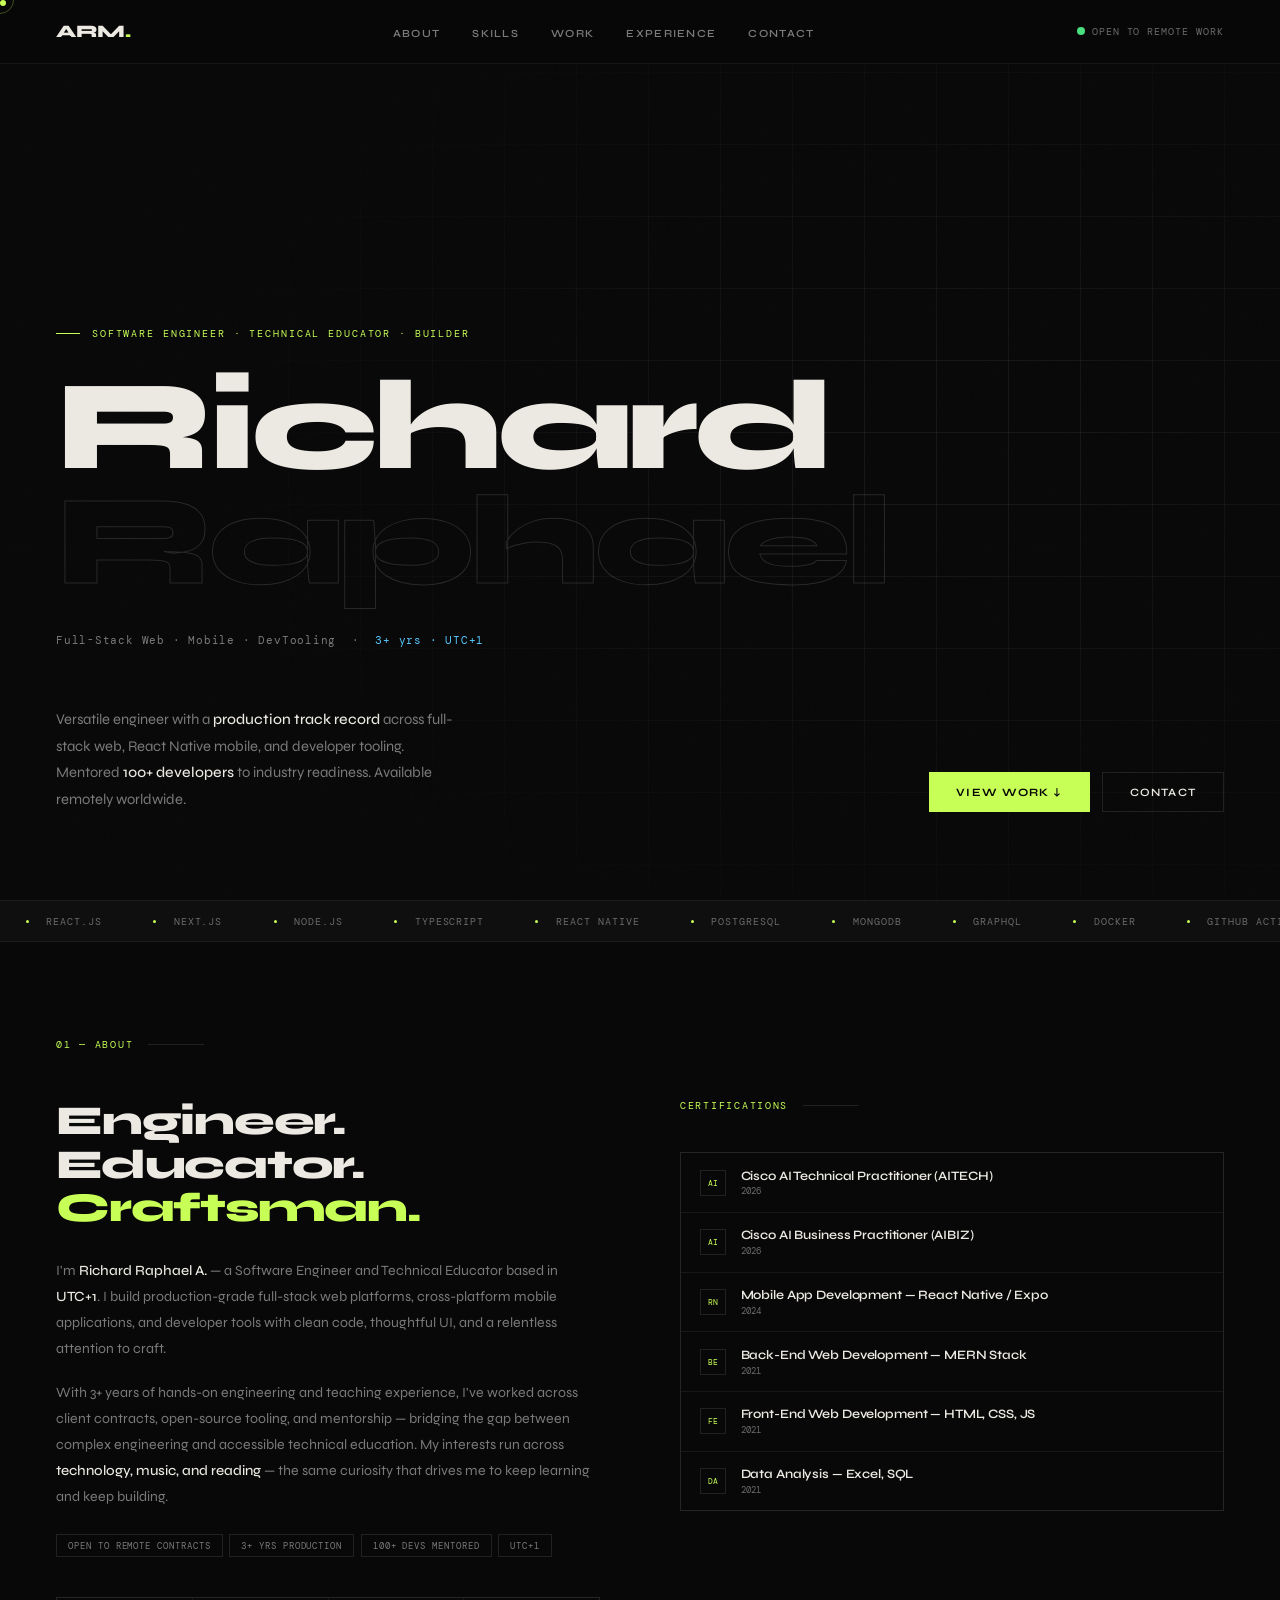
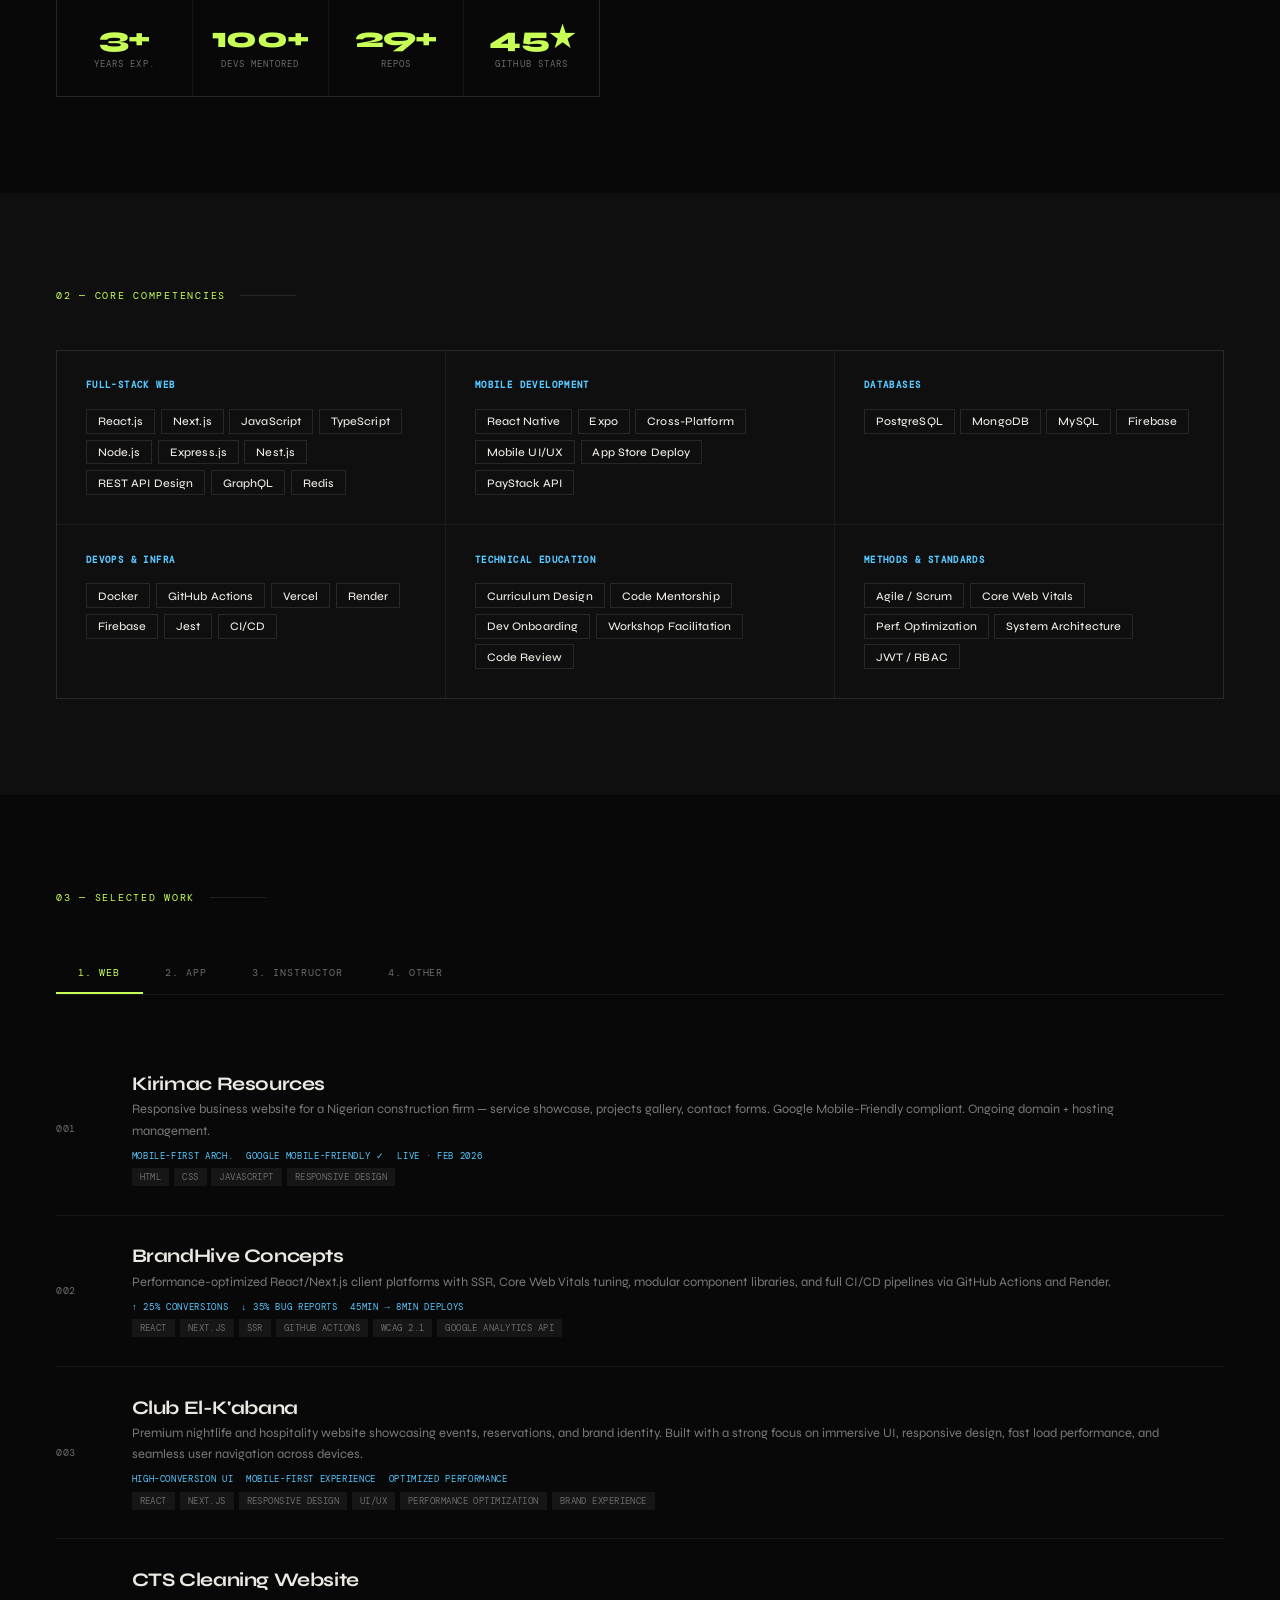
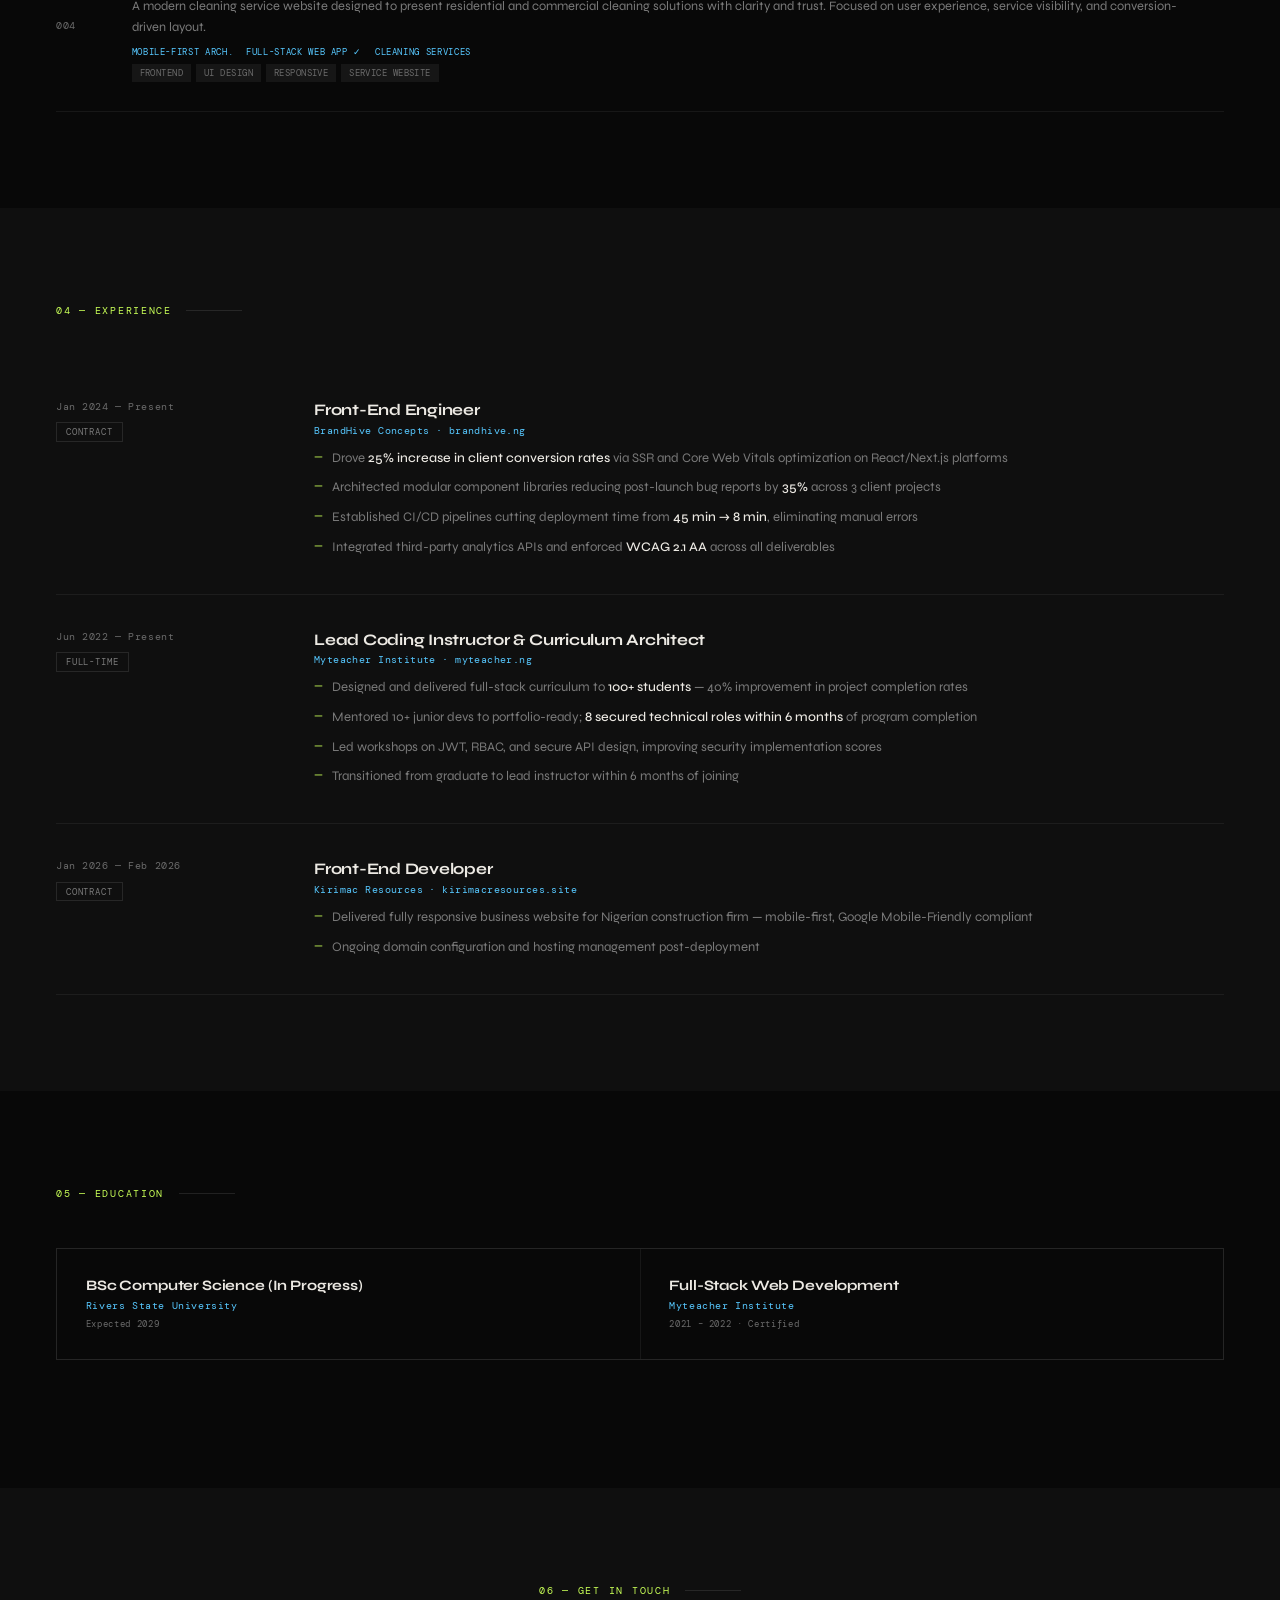
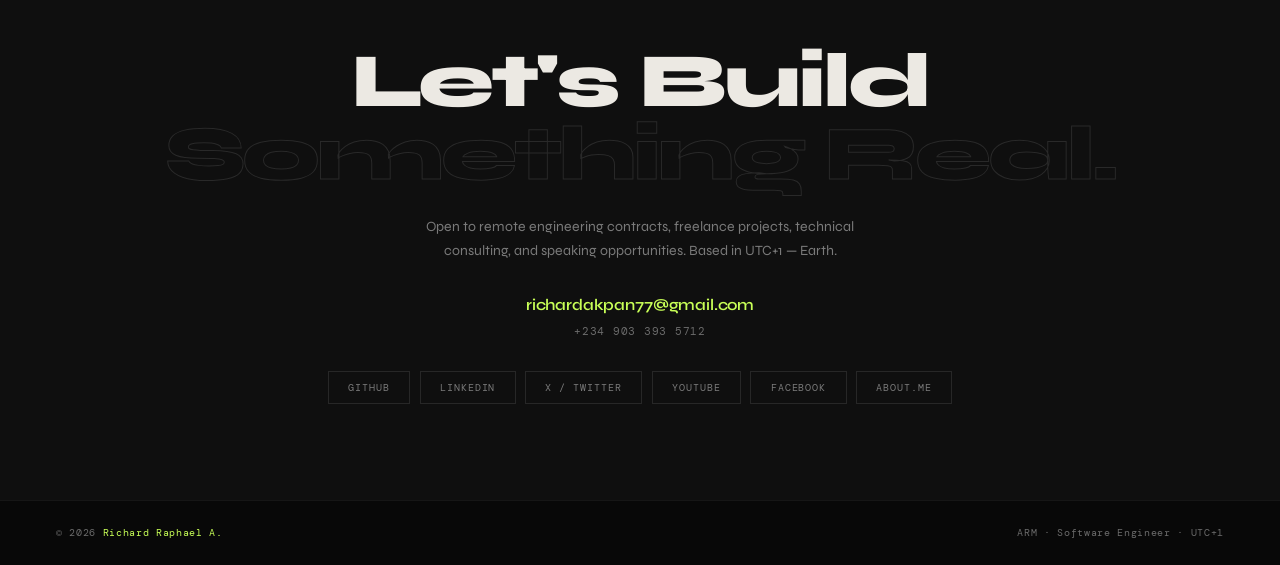
==== commit c701e7cf: "feat: add initial portfolio website with custom cursor and animations - Created indexr.html for the " ====
--- a/index.html
+++ b/index.html
@@ -2,408 +2,727 @@
 <html lang="en">
 
 <head>
-  <meta charset="UTF-8">
-  <meta name="viewport" content="width=device-width, initial-scale=1.0">
-  <title>Richard Raphael A. — Full-Stack Developer</title>
-  <link rel="apple-touch-icon" sizes="180x180" href="./apple-touch-icon.png">
-  <link rel="icon" type="image/png" sizes="32x32" href="./favicon-32x32.png">
-  <link rel="icon" type="image/png" sizes="16x16" href="./favicon-16x16.png">
-  <link rel="manifest" href="./site.webmanifest">
-  <link rel="preconnect" href="https://fonts.googleapis.com">
-  <link
-    href="https://fonts.googleapis.com/css2?family=Syne:wght@400;500;600;700;800&family=DM+Mono:ital,wght@0,300;0,400;1,300&display=swap"
-    rel="stylesheet">
-  <link rel="stylesheet" href="./style.css">
+  <meta charset="UTF-8" />
+  <meta name="viewport" content="width=device-width, initial-scale=1.0" />
+  <title>Richard Raphael A. — Software Engineer</title>
+
+  <link rel="apple-touch-icon" sizes="180x180" href="./apple-touch-icon.png" />
+  <link rel="icon" type="image/png" sizes="32x32" href="./favicon-32x32.png" />
+  <link rel="icon" type="image/png" sizes="16x16" href="./favicon-16x16.png" />
+  <link rel="manifest" href="./site.webmanifest" />
+
+  <link rel="preconnect" href="https://fonts.googleapis.com" />
+  <link rel="stylesheet"
+    href="https://fonts.googleapis.com/css2?family=Syne:wght@400;500;600;700;800&family=DM+Mono:ital,wght@0,300;0,400;1,300&display=swap" />
+  <link rel="stylesheet" href="./style.css" />
 </head>
 
 <body>
-
-  <div class="cursor" id="cursor"></div>
-  <div class="cursor-ring" id="cursor-ring"></div>
-
-  <!-- NAV -->
+  <div id="cur"></div>
+  <div id="cur-ring"></div>
+
   <nav>
     <a href="#hero" class="nav-logo">ARM<span>.</span></a>
+
     <ul class="nav-links">
       <li><a href="#about">About</a></li>
-      <li><a href="#projects">Work</a></li>
+      <li><a href="#skills">Skills</a></li>
+      <li><a href="#work">Work</a></li>
       <li><a href="#experience">Experience</a></li>
       <li><a href="#contact">Contact</a></li>
     </ul>
-    <div class="nav-dot"></div>
+
+    <div class="nav-dot">
+      <span></span>
+      Open to remote work
+    </div>
   </nav>
 
-  <!-- HERO -->
-  <section id="hero">
-    <div class="hero-grid-lines"></div>
-    <div>
-      <p class="hero-eyebrow fade-up">
-        Open to <span id="work" class="work-rotate">Work</span>
+  <main>
+    <section id="hero">
+      <div class="hero-grid-bg"></div>
+
+      <div class="hero-content">
+        <p class="hero-eyebrow fu d1">
+          Software Engineer · Technical Educator · Builder
+        </p>
+
+        <h1 class="hero-name">
+          <span class="fu d2">Richard</span>
+          <span class="fu d3 ghost">Raphael</span>
+        </h1>
+
+        <p class="hero-mono fu d4">
+          Full-Stack Web · Mobile · DevTooling &nbsp;·&nbsp;
+          <span>3+ yrs · UTC+1</span>
+        </p>
+
+        <div class="hero-bottom">
+          <p class="hero-desc fu d4">
+            Versatile engineer with a
+            <strong>production track record</strong> across full-stack web,
+            React Native mobile, and developer tooling. Mentored
+            <strong>100+ developers</strong> to industry readiness. Available
+            remotely worldwide.
+          </p>
+
+          <div class="hero-btns fu d5">
+            <a href="#work" class="btn-a">View Work ↓</a>
+            <a href="#contact" class="btn-b">Contact</a>
+          </div>
+        </div>
+      </div>
+    </section>
+
+    <div class="ticker-wrap">
+      <div class="ticker">
+        <span class="ti"><span class="td"></span>React.js</span>
+        <span class="ti"><span class="td"></span>Next.js</span>
+        <span class="ti"><span class="td"></span>Node.js</span>
+        <span class="ti"><span class="td"></span>TypeScript</span>
+        <span class="ti"><span class="td"></span>React Native</span>
+        <span class="ti"><span class="td"></span>PostgreSQL</span>
+        <span class="ti"><span class="td"></span>MongoDB</span>
+        <span class="ti"><span class="td"></span>GraphQL</span>
+        <span class="ti"><span class="td"></span>Docker</span>
+        <span class="ti"><span class="td"></span>GitHub Actions</span>
+        <span class="ti"><span class="td"></span>Redis</span>
+        <span class="ti"><span class="td"></span>PayStack API</span>
+        <span class="ti"><span class="td"></span>Cisco AITECH 2026</span>
+        <span class="ti"><span class="td"></span>Expo</span>
+        <span class="ti"><span class="td"></span>Nest.js</span>
+        <span class="ti"><span class="td"></span>Express.js</span>
+        <span class="ti"><span class="td"></span>Firebase</span>
+        <span class="ti"><span class="td"></span>Vercel</span>
+
+        <span class="ti"><span class="td"></span>React.js</span>
+        <span class="ti"><span class="td"></span>Next.js</span>
+        <span class="ti"><span class="td"></span>Node.js</span>
+        <span class="ti"><span class="td"></span>TypeScript</span>
+        <span class="ti"><span class="td"></span>React Native</span>
+        <span class="ti"><span class="td"></span>PostgreSQL</span>
+        <span class="ti"><span class="td"></span>MongoDB</span>
+        <span class="ti"><span class="td"></span>GraphQL</span>
+        <span class="ti"><span class="td"></span>Docker</span>
+        <span class="ti"><span class="td"></span>GitHub Actions</span>
+        <span class="ti"><span class="td"></span>Redis</span>
+        <span class="ti"><span class="td"></span>PayStack API</span>
+        <span class="ti"><span class="td"></span>Cisco AITECH 2026</span>
+        <span class="ti"><span class="td"></span>Expo</span>
+        <span class="ti"><span class="td"></span>Nest.js</span>
+        <span class="ti"><span class="td"></span>Express.js</span>
+        <span class="ti"><span class="td"></span>Firebase</span>
+        <span class="ti"><span class="td"></span>Vercel</span>
+      </div>
+    </div>
+
+    <section id="about">
+      <p class="sl">01 — About</p>
+
+      <div class="about-g">
+        <div>
+          <h2 class="about-h rv">
+            Engineer.<br />Educator.<br /><em>Craftsman.</em>
+          </h2>
+
+          <p class="ap rv">
+            I'm <strong>Richard Raphael A.</strong> — a Software Engineer and
+            Technical Educator based in <strong>UTC+1</strong>. I build
+            production-grade full-stack web platforms, cross-platform mobile
+            applications, and developer tools with clean code, thoughtful UI,
+            and a relentless attention to craft.
+          </p>
+
+          <p class="ap rv">
+            With 3+ years of hands-on engineering and teaching experience,
+            I've worked across client contracts, open-source tooling, and
+            mentorship — bridging the gap between complex engineering and
+            accessible technical education. My interests run across
+            <strong>technology, music, and reading</strong> — the same curiosity
+            that drives me to keep learning and keep building.
+          </p>
+
+          <div class="pill-row rv">
+            <span class="pill">Open to Remote Contracts</span>
+            <span class="pill">3+ Yrs Production</span>
+            <span class="pill">100+ Devs Mentored</span>
+            <span class="pill">UTC+1</span>
+          </div>
+
+          <div class="stats-g rv">
+            <div class="stat">
+              <span class="sn">3+</span>
+              <span class="sl2">Years exp.</span>
+            </div>
+            <div class="stat">
+              <span class="sn">100+</span>
+              <span class="sl2">Devs mentored</span>
+            </div>
+            <div class="stat">
+              <span class="sn">29+</span>
+              <span class="sl2">Repos</span>
+            </div>
+            <div class="stat">
+              <span class="sn">45★</span>
+              <span class="sl2">GitHub stars</span>
+            </div>
+          </div>
+        </div>
+
+        <div>
+          <p class="sl rv" style="margin-bottom: 1.2rem">
+            Certifications
+          </p>
+
+          <div class="certs rv">
+            <div class="cert">
+              <div class="cert-ic">AI</div>
+              <div>
+                <div class="cert-nm">
+                  Cisco AI Technical Practitioner (AITECH)
+                </div>
+                <div class="cert-yr">2026</div>
+              </div>
+            </div>
+
+            <div class="cert">
+              <div class="cert-ic">AI</div>
+              <div>
+                <div class="cert-nm">
+                  Cisco AI Business Practitioner (AIBIZ)
+                </div>
+                <div class="cert-yr">2026</div>
+              </div>
+            </div>
+
+            <div class="cert">
+              <div class="cert-ic">RN</div>
+              <div>
+                <div class="cert-nm">
+                  Mobile App Development — React Native / Expo
+                </div>
+                <div class="cert-yr">2024</div>
+              </div>
+            </div>
+
+            <div class="cert">
+              <div class="cert-ic">BE</div>
+              <div>
+                <div class="cert-nm">
+                  Back-End Web Development — MERN Stack
+                </div>
+                <div class="cert-yr">2021</div>
+              </div>
+            </div>
+
+            <div class="cert">
+              <div class="cert-ic">FE</div>
+              <div>
+                <div class="cert-nm">
+                  Front-End Web Development — HTML, CSS, JS
+                </div>
+                <div class="cert-yr">2021</div>
+              </div>
+            </div>
+
+            <div class="cert">
+              <div class="cert-ic">DA</div>
+              <div>
+                <div class="cert-nm">
+                  Data Analysis — Excel, SQL
+                </div>
+                <div class="cert-yr">2021</div>
+              </div>
+            </div>
+          </div>
+        </div>
+      </div>
+    </section>
+
+    <section id="skills">
+      <p class="sl">02 — Core Competencies</p>
+
+      <div class="skills-g">
+        <div class="sc rv">
+          <h3 class="sch">Full-Stack Web</h3>
+          <div class="tags">
+            <span class="tag">React.js</span>
+            <span class="tag">Next.js</span>
+            <span class="tag">JavaScript</span>
+            <span class="tag">TypeScript</span>
+            <span class="tag">Node.js</span>
+            <span class="tag">Express.js</span>
+            <span class="tag">Nest.js</span>
+            <span class="tag">REST API Design</span>
+            <span class="tag">GraphQL</span>
+            <span class="tag">Redis</span>
+          </div>
+        </div>
+
+        <div class="sc rv">
+          <h3 class="sch">Mobile Development</h3>
+          <div class="tags">
+            <span class="tag">React Native</span>
+            <span class="tag">Expo</span>
+            <span class="tag">Cross-Platform</span>
+            <span class="tag">Mobile UI/UX</span>
+            <span class="tag">App Store Deploy</span>
+            <span class="tag">PayStack API</span>
+          </div>
+        </div>
+
+        <div class="sc rv">
+          <h3 class="sch">Databases</h3>
+          <div class="tags">
+            <span class="tag">PostgreSQL</span>
+            <span class="tag">MongoDB</span>
+            <span class="tag">MySQL</span>
+            <span class="tag">Firebase</span>
+          </div>
+        </div>
+
+        <div class="sc rv">
+          <h3 class="sch">DevOps & Infra</h3>
+          <div class="tags">
+            <span class="tag">Docker</span>
+            <span class="tag">GitHub Actions</span>
+            <span class="tag">Vercel</span>
+            <span class="tag">Render</span>
+            <span class="tag">Firebase</span>
+            <span class="tag">Jest</span>
+            <span class="tag">CI/CD</span>
+          </div>
+        </div>
+
+        <div class="sc rv">
+          <h3 class="sch">Technical Education</h3>
+          <div class="tags">
+            <span class="tag">Curriculum Design</span>
+            <span class="tag">Code Mentorship</span>
+            <span class="tag">Dev Onboarding</span>
+            <span class="tag">Workshop Facilitation</span>
+            <span class="tag">Code Review</span>
+          </div>
+        </div>
+
+        <div class="sc rv">
+          <h3 class="sch">Methods & Standards</h3>
+          <div class="tags">
+            <span class="tag">Agile / Scrum</span>
+            <span class="tag">Core Web Vitals</span>
+            <span class="tag">Perf. Optimization</span>
+            <span class="tag">System Architecture</span>
+            <span class="tag">JWT / RBAC</span>
+          </div>
+        </div>
+      </div>
+    </section>
+
+    <section id="work">
+      <p class="sl">03 — Selected Work</p>
+
+      <div class="tabs">
+        <button class="tab on" data-t="web">1. Web</button>
+        <button class="tab" data-t="app">2. App</button>
+        <button class="tab" data-t="instructor">3. Instructor</button>
+        <button class="tab" data-t="other">4. Other</button>
+      </div>
+
+      <div class="panel on" id="t-web">
+
+        <a href="https://kirimacresources.site" target="_blank" class="pr rv">
+          <span class="pnum">001</span>
+          <div>
+            <div class="pn">Kirimac Resources</div>
+            <div class="pd">
+              Responsive business website for a Nigerian construction firm —
+              service showcase, projects gallery, contact forms. Google
+              Mobile-Friendly compliant. Ongoing domain + hosting management.
+            </div>
+            <div class="pmet">
+              <span class="pm">Mobile-first arch.</span>
+              <span class="pm">Google Mobile-Friendly ✓</span>
+              <span class="pm">Live · Feb 2026</span>
+            </div>
+            <div class="ptags">
+              <span class="ptag">HTML</span>
+              <span class="ptag">CSS</span>
+              <span class="ptag">JavaScript</span>
+              <span class="ptag">Responsive Design</span>
+            </div>
+          </div>
+          <span class="parr">↗</span>
+        </a>
+
+        <a href="https://brandhive.ng" target="_blank" class="pr rv">
+          <span class="pnum">002</span>
+          <div>
+            <div class="pn">BrandHive Concepts</div>
+            <div class="pd">
+              Performance-optimized React/Next.js client platforms with SSR,
+              Core Web Vitals tuning, modular component libraries, and full
+              CI/CD pipelines via GitHub Actions and Render.
+            </div>
+            <div class="pmet">
+              <span class="pm">↑ 25% conversions</span>
+              <span class="pm">↓ 35% bug reports</span>
+              <span class="pm">45min → 8min deploys</span>
+            </div>
+            <div class="ptags">
+              <span class="ptag">React</span>
+              <span class="ptag">Next.js</span>
+              <span class="ptag">SSR</span>
+              <span class="ptag">GitHub Actions</span>
+              <span class="ptag">WCAG 2.1</span>
+              <span class="ptag">Google Analytics API</span>
+            </div>
+          </div>
+          <span class="parr">↗</span>
+        </a>
+
+        <a href="https://clubelkabana.com" target="_blank" class="pr rv">
+          <span class="pnum">003</span>
+          <div>
+            <div class="pn">Club El-K'abana</div>
+            <div class="pd">
+              Premium nightlife and hospitality website showcasing events, reservations,
+              and brand identity. Built with a strong focus on immersive UI, responsive
+              design, fast load performance, and seamless user navigation across devices.
+            </div>
+            <div class="pmet">
+              <span class="pm">High-conversion UI</span>
+              <span class="pm">Mobile-first experience</span>
+              <span class="pm">Optimized performance</span>
+            </div>
+            <div class="ptags">
+              <span class="ptag">React</span>
+              <span class="ptag">Next.js</span>
+              <span class="ptag">Responsive Design</span>
+              <span class="ptag">UI/UX</span>
+              <span class="ptag">Performance Optimization</span>
+              <span class="ptag">Brand Experience</span>
+            </div>
+          </div>
+          <span class="parr">↗</span>
+        </a>
+
+        <a href="https://cts-cleaning.onrender.com" target="_blank" class="pr rv">
+          <span class="pnum">004</span>
+          <div>
+            <div class="pn">CTS Cleaning Website</div>
+            <div class="pd">
+              A modern cleaning service website designed to present residential
+              and commercial cleaning solutions with clarity and trust.
+              Focused on user experience, service visibility, and
+              conversion-driven layout.
+            </div>
+            <div class="pmet">
+              <span class="pm">Mobile-first arch.</span>
+              <span class="pm">Full-Stack Web App ✓</span>
+              <span class="pm">Cleaning services</span>
+            </div>
+            <div class="ptags">
+              <span class="ptag">Frontend</span>
+              <span class="ptag">UI Design</span>
+              <span class="ptag">Responsive</span>
+              <span class="ptag">Service Website</span>
+            </div>
+          </div>
+          <span class="parr">↗</span>
+        </a>
+      </div>
+
+      <div class="panel" id="t-app">
+        <div class="pr rv" style="cursor: default">
+          <span class="pnum">001</span>
+          <div>
+            <div class="pn">
+              Clients Account <span class="wip-badge">In Progress</span>
+            </div>
+            <div class="pd">
+              LegalTech cross-platform mobile app for secure legal payment
+              processing and chamber name verification. PayStack API
+              integration for PCI-DSS compliant flows. Targeting both Google
+              Play Store and Apple App Store.
+            </div>
+            <div class="pmet">
+              <span class="pm">iOS + Android</span>
+              <span class="pm">PayStack / PCI-DSS</span>
+              <span class="pm">App Store ready</span>
+            </div>
+            <div class="ptags">
+              <span class="ptag">React Native</span>
+              <span class="ptag">Expo</span>
+              <span class="ptag">PayStack API</span>
+              <span class="ptag">PCI-DSS</span>
+              <span class="ptag">Cross-Platform</span>
+            </div>
+          </div>
+          <span class="parr" style="opacity: 0.2">↗</span>
+        </div>
+      </div>
+
+      <div class="panel" id="t-instructor">
+        <div class="pr rv" style="cursor: default">
+          <span class="pnum">001</span>
+          <div>
+            <div class="pn">Full-Stack Curriculum Design</div>
+            <div class="pd">
+              Architected and delivered a full-stack curriculum spanning HTML,
+              CSS, JS, and the MERN stack — covering deployment-focused,
+              hands-on instruction for developers entering the industry.
+            </div>
+            <div class="pmet">
+              <span class="pm">100+ students</span>
+              <span class="pm">↑ 40% project completion</span>
+              <span class="pm">8 of 10 mentees landed roles</span>
+            </div>
+            <div class="ptags">
+              <span class="ptag">HTML/CSS/JS</span>
+              <span class="ptag">MERN Stack</span>
+              <span class="ptag">Curriculum Design</span>
+              <span class="ptag">Deployment</span>
+            </div>
+          </div>
+        </div>
+
+        <div class="pr rv" style="cursor: default">
+          <span class="pnum">002</span>
+          <div>
+            <div class="pn">Auth & Security Workshops</div>
+            <div class="pd">
+              Technical workshops on JWT authentication, RBAC, and secure REST
+              API design — directly improving student security implementation
+              scores across cohorts.
+            </div>
+            <div class="ptags">
+              <span class="ptag">JWT</span>
+              <span class="ptag">RBAC</span>
+              <span class="ptag">API Security</span>
+              <span class="ptag">Workshop Facilitation</span>
+            </div>
+          </div>
+        </div>
+      </div>
+
+      <div class="panel" id="t-other">
+        <a href="https://marketplace.visualstudio.com/items?itemName=RichardRapahel.gbam" target="_blank" class="pr rv">
+          <span class="pnum">001</span>
+          <div>
+            <div class="pn">GBAM — VS Code Extension</div>
+            <div class="pd">
+              Developer productivity tool delivering audio-visual success
+              feedback. Event-driven architecture intercepts VS Code task
+              success (exit code 0) with 3s cooldown. Zero external
+              dependencies. VS Code 1.90+ compatible.
+            </div>
+            <div class="pmet">
+              <span class="pm">Zero dependencies</span>
+              <span class="pm">Native OS audio</span>
+              <span class="pm">Status bar flash</span>
+            </div>
+            <div class="ptags">
+              <span class="ptag">TypeScript</span>
+              <span class="ptag">VS Code API</span>
+              <span class="ptag">Event-Driven</span>
+              <span class="ptag">Open Source</span>
+            </div>
+          </div>
+          <span class="parr">↗</span>
+        </a>
+
+        <a href="https://github.com/Richard-Raph" target="_blank" class="pr rv">
+          <span class="pnum">002</span>
+          <div>
+            <div class="pn">GitHub — Open Source</div>
+            <div class="pd">
+              29+ public repositories. Achievements: Starstruck (45 stars),
+              Pull Shark ×2, YOLO. Active contributor across TypeScript,
+              JavaScript, and CSS projects.
+            </div>
+            <div class="ptags">
+              <span class="ptag">TypeScript</span>
+              <span class="ptag">JavaScript</span>
+              <span class="ptag">CSS</span>
+              <span class="ptag">Open Source</span>
+            </div>
+          </div>
+          <span class="parr">↗</span>
+        </a>
+      </div>
+    </section>
+
+    <section id="experience">
+      <p class="sl">04 — Experience</p>
+
+      <div class="exp-list">
+        <div class="exp-item rv">
+          <div>
+            <div class="ep">Jan 2024 — Present</div>
+            <div class="et">Contract</div>
+          </div>
+
+          <div>
+            <div class="er">Front-End Engineer</div>
+            <div class="ec">
+              <a href="https://brandhive.ng" target="_blank">
+                BrandHive Concepts · brandhive.ng
+              </a>
+            </div>
+
+            <ul class="ebl">
+              <li>
+                Drove <strong>25% increase in client conversion rates</strong>
+                via SSR and Core Web Vitals optimization on React/Next.js
+                platforms
+              </li>
+              <li>
+                Architected modular component libraries reducing post-launch
+                bug reports by <strong>35%</strong> across 3 client projects
+              </li>
+              <li>
+                Established CI/CD pipelines cutting deployment time from
+                <strong>45 min → 8 min</strong>, eliminating manual errors
+              </li>
+              <li>
+                Integrated third-party analytics APIs and enforced
+                <strong>WCAG 2.1 AA</strong> across all deliverables
+              </li>
+            </ul>
+          </div>
+        </div>
+
+        <div class="exp-item rv">
+          <div>
+            <div class="ep">Jun 2022 — Present</div>
+            <div class="et">Full-Time</div>
+          </div>
+
+          <div>
+            <div class="er">
+              Lead Coding Instructor & Curriculum Architect
+            </div>
+            <div class="ec">
+              <a href="https://myteacher.ng" target="_blank">
+                Myteacher Institute · myteacher.ng
+              </a>
+            </div>
+
+            <ul class="ebl">
+              <li>
+                Designed and delivered full-stack curriculum to
+                <strong>100+ students</strong> — 40% improvement in project
+                completion rates
+              </li>
+              <li>
+                Mentored 10+ junior devs to portfolio-ready;
+                <strong>
+                  8 secured technical roles within 6 months
+                </strong>
+                of program completion
+              </li>
+              <li>
+                Led workshops on JWT, RBAC, and secure API design, improving
+                security implementation scores
+              </li>
+              <li>
+                Transitioned from graduate to lead instructor within 6 months
+                of joining
+              </li>
+            </ul>
+          </div>
+        </div>
+
+        <div class="exp-item rv">
+          <div>
+            <div class="ep">Jan 2026 — Feb 2026</div>
+            <div class="et">Contract</div>
+          </div>
+
+          <div>
+            <div class="er">Front-End Developer</div>
+            <div class="ec">
+              <a href="https://kirimacresources.site" target="_blank">
+                Kirimac Resources · kirimacresources.site
+              </a>
+            </div>
+
+            <ul class="ebl">
+              <li>
+                Delivered fully responsive business website for Nigerian
+                construction firm — mobile-first, Google Mobile-Friendly
+                compliant
+              </li>
+              <li>
+                Ongoing domain configuration and hosting management
+                post-deployment
+              </li>
+            </ul>
+          </div>
+        </div>
+      </div>
+    </section>
+
+    <section id="education">
+      <p class="sl">05 — Education</p>
+
+      <div class="edu-g rv">
+        <div class="edu-c">
+          <div class="edu-d">BSc Computer Science (In Progress)</div>
+          <div class="edu-s">Rivers State University</div>
+          <div class="edu-y">Expected 2029</div>
+        </div>
+
+        <div class="edu-c">
+          <div class="edu-d">Full-Stack Web Development</div>
+          <div class="edu-s">Myteacher Institute</div>
+          <div class="edu-y">2021 – 2022 · Certified</div>
+        </div>
+      </div>
+    </section>
+
+    <section id="contact">
+      <p class="sl" style="justify-content: center">
+        06 — Get in Touch
       </p>
-      <h1 class="hero-name">
-        <div class="fade-up fade-up-delay-1">Richard</div>
-        <div class="fade-up fade-up-delay-2 line2">Raphael</div>
-      </h1>
-      <div class="hero-bottom">
-        <p class="hero-desc fade-up fade-up-delay-3">
-          <strong>Full-Stack Developer</strong> &amp; <strong>Mobile Engineer</strong> crafting immersive digital
-          experiences. Web Dev Instructor at <strong>Myteacher Institute</strong>. Building the web — one commit at a
-          time.
-        </p>
-        <div class="hero-cta fade-up fade-up-delay-4">
-          <a href="#projects" class="btn-primary">View Work ↓</a>
-          <a href="#contact" class="btn-ghost">Get in Touch</a>
-        </div>
-      </div>
-    </div>
-  </section>
-
-  <!-- TICKER -->
-  <div class="ticker-wrap">
-    <div class="ticker">
-      <span class="ticker-item"><span class="ticker-dot"></span>React</span>
-      <span class="ticker-item"><span class="ticker-dot"></span>Node.js</span>
-      <span class="ticker-item"><span class="ticker-dot"></span>TypeScript</span>
-      <span class="ticker-item"><span class="ticker-dot"></span>Full-Stack Development</span>
-      <span class="ticker-item"><span class="ticker-dot"></span>Mobile Apps</span>
-      <span class="ticker-item"><span class="ticker-dot"></span>Tailwind CSS</span>
-      <span class="ticker-item"><span class="ticker-dot"></span>React Router</span>
-      <span class="ticker-item"><span class="ticker-dot"></span>CSS Architecture</span>
-      <span class="ticker-item"><span class="ticker-dot"></span>Web Dev Instructor</span>
-      <span class="ticker-item"><span class="ticker-dot"></span>Next.js</span>
-      <span class="ticker-item"><span class="ticker-dot"></span>ARM Brand</span>
-      <span class="ticker-item"><span class="ticker-dot"></span>React</span>
-      <span class="ticker-item"><span class="ticker-dot"></span>Node.js</span>
-      <span class="ticker-item"><span class="ticker-dot"></span>TypeScript</span>
-      <span class="ticker-item"><span class="ticker-dot"></span>Full-Stack Development</span>
-      <span class="ticker-item"><span class="ticker-dot"></span>Mobile Apps</span>
-      <span class="ticker-item"><span class="ticker-dot"></span>Tailwind CSS</span>
-      <span class="ticker-item"><span class="ticker-dot"></span>React Router</span>
-      <span class="ticker-item"><span class="ticker-dot"></span>CSS Architecture</span>
-      <span class="ticker-item"><span class="ticker-dot"></span>Web Dev Instructor</span>
-      <span class="ticker-item"><span class="ticker-dot"></span>Next.js</span>
-      <span class="ticker-item"><span class="ticker-dot"></span>ARM Brand</span>
-    </div>
-  </div>
-
-  <!-- ABOUT -->
-  <section id="about">
-    <p class="section-label">01 — About</p>
-    <div class="about-grid">
-      <div>
-        <h2 class="about-heading">Developer.<br>Teacher.<br><em>Builder.</em></h2>
-        <p class="about-text">I'm <strong>Richard Raphael A.</strong> — a Full-Stack Web & App Developer based in
-          UTC+1. I build end-to-end digital products with clean code, thoughtful UI, and a relentless attention to
-          craft.</p>
-        <p class="about-text">Beyond shipping code, I teach the next generation of developers at <strong>Myteacher
-            Institute</strong>, sharing frameworks for thinking about web development that go beyond syntax.</p>
-        <p class="about-text">My interests span <strong>technology, music, and reading</strong> — the same curiosity
-          that drives me to keep learning and keep building.</p>
-        <div class="stats-row">
-          <div class="stat">
-            <span class="stat-num">29+</span>
-            <span class="stat-label">Repositories</span>
-          </div>
-          <div class="stat">
-            <span class="stat-num">45★</span>
-            <span class="stat-label">Stars earned</span>
-          </div>
-          <div class="stat">
-            <span class="stat-num">87</span>
-            <span class="stat-label">Followers</span>
-          </div>
-        </div>
-      </div>
-      <div class="about-visual">
-        <span class="arm-logo">ARM</span>
-        <div class="about-visual-inner">
-          <div style="font-size:0.65rem;letter-spacing:0.15em;color:rgba(255,255,255,0.15);">RICHARD RAPHAEL A.</div>
-          <div style="font-size:0.55rem;letter-spacing:0.1em;color:rgba(255,255,255,0.08);margin-top:0.5rem;">FULL-STACK
-            DEVELOPER</div>
-          <img src="./me.jpg" alt="Me">
-        </div>
-      </div>
-    </div>
-  </section>
-
-  <!-- SKILLS -->
-  <section id="skills" style="padding-top:0; background: var(--bg);">
-    <p class="section-label">02 — Skills</p>
-    <div class="skills-grid">
-      <div class="skill-cat">
-        <div class="skill-cat-title">Frontend</div>
-        <div class="skill-tags">
-          <span class="skill-tag">React</span>
-          <span class="skill-tag">JavaScript</span>
-          <span class="skill-tag">TypeScript</span>
-          <span class="skill-tag">Next.js</span>
-          <span class="skill-tag">HTML5</span>
-          <span class="skill-tag">CSS3</span>
-          <span class="skill-tag">Tailwind CSS</span>
-          <span class="skill-tag">React Router</span>
-          <span class="skill-tag">Vite</span>
-          <span class="skill-tag">...</span>
-        </div>
-      </div>
-      <div class="skill-cat">
-        <div class="skill-cat-title">Backend & Tools</div>
-        <div class="skill-tags">
-          <span class="skill-tag">Node.js</span>
-          <span class="skill-tag">Git</span>
-          <span class="skill-tag">Nest.js</span>
-          <span class="skill-tag">GitHub</span>
-          <span class="skill-tag">npm</span>
-          <span class="skill-tag">Express.js</span>
-          <span class="skill-tag">ESLint</span>
-          <span class="skill-tag">REST APIs</span>
-          <span class="skill-tag">...</span>
-        </div>
-      </div>
-      <div class="skill-cat">
-        <div class="skill-cat-title">Mobile</div>
-        <div class="skill-tags">
-          <span class="skill-tag">Mobile App Dev</span>
-          <span class="skill-tag">React Native</span>
-          <span class="skill-tag">Nativewind</span>
-          <span class="skill-tag">Expo</span>
-          <span class="skill-tag">Responsive Design</span>
-          <span class="skill-tag">Flutter</span>
-          <span class="skill-tag">...</span>
-        </div>
-      </div>
-      <div class="skill-cat">
-        <div class="skill-cat-title">Other</div>
-        <div class="skill-tags">
-          <span class="skill-tag">Leading</span>
-          <span class="skill-tag">Teaching</span>
-          <span class="skill-tag">Collaborating</span>
-          <span class="skill-tag">Mentoring</span>
-          <span class="skill-tag">Technical Writing</span>
-          <span class="skill-tag">UI/UX Thinking</span>
-          <span class="skill-tag">Singing</span>
-          <span class="skill-tag">...</span>
-        </div>
-      </div>
-    </div>
-  </section>
-
-  <!-- PROJECTS -->
-  <section id="projects">
-    <p class="section-label">03 — Selected Work</p>
-    <div class="projects-list">
-
-      <a href="https://richard-raphael.onrender.com" target="_blank" class="project-item">
-        <span class="project-num">001</span>
-        <div>
-          <div class="project-name">ARM Portfolio</div>
-          <div class="project-desc">Personal portfolio website under the ARM brand — interactive project showcases,
-            smooth animations and responsive design.</div>
-          <div class="project-tags">
-            <span class="project-tag">React</span>
-            <span class="project-tag">Tailwind CSS</span>
-            <span class="project-tag">Vite</span>
-            <span class="project-tag">React Router</span>
-            <span class="project-tag">JavaScript</span>
-            <span class="project-tag">CSS</span>
-          </div>
-        </div>
-        <span class="project-arrow">↗</span>
-      </a>
-
-      <a href="https://marketplace.visualstudio.com/items?itemName=RichardRapahel.gbam" target="_blank"
-        class="project-item">
-        <span class="project-num">002</span>
-        <div>
-          <div class="project-name">GBAM</div>
-          <div class="project-desc">A satisfying GBAM sound that plays when your code succeeds. A delightful developer
-            experience tool — because your wins deserve a sound effect.</div>
-          <div class="project-tags">
-            <span class="project-tag">TypeScript</span>
-            <span class="project-tag">Developer Tools</span>
-            <span class="project-tag">Open Source</span>
-          </div>
-        </div>
-        <span class="project-arrow">↗</span>
-      </a>
-
-      <a href="https://github.com/Myteacher-Institute" target="_blank" class="project-item">
-        <span class="project-num">003</span>
-        <div>
-          <div class="project-name">Myteacher Institute Projects</div>
-          <div class="project-desc">Curriculum, tools and resources developed for students at Myteacher Institute —
-            supporting the next wave of Nigerian web developers.</div>
-          <div class="project-tags">
-            <span class="project-tag">React</span>
-            <span class="project-tag">Education</span>
-            <span class="project-tag">Web Dev</span>
-          </div>
-        </div>
-        <span class="project-arrow">↗</span>
-      </a>
-
-      <a href="https://github.com/Richard-Raph" target="_blank" class="project-item">
-        <span class="project-num">004</span>
-        <div>
-          <div class="project-name">More on GitHub</div>
-          <div class="project-desc">29+ repositories spanning web apps, tools, experiments and open-source
-            contributions. Pull shark badge earned — twice.</div>
-          <div class="project-tags">
-            <span class="project-tag">Various</span>
-            <span class="project-tag">Open Source</span>
-            <span class="project-tag">GitHub</span>
-          </div>
-        </div>
-        <span class="project-arrow">↗</span>
-      </a>
-
-    </div>
-  </section>
-
-  <!-- EXPERIENCE -->
-  <section id="experience">
-    <p class="section-label">04 — Experience</p>
-    <div class="experience-list">
-
-      <div class="exp-item">
-        <div class="exp-year">Current</div>
-        <div>
-          <div class="exp-role">Full-Stack Web & App Developer</div>
-          <div class="exp-place">Independent / Freelance · ARM Brand</div>
-          <div class="exp-text">Building full-stack web applications and mobile apps under the ARM brand. Specializing
-            in React-based SPAs with clean architecture, responsive UI, and production-grade code quality.</div>
-        </div>
-      </div>
-
-      <div class="exp-item">
-        <div class="exp-year">Current</div>
-        <div>
-          <div class="exp-role">Web Development Instructor</div>
-          <div class="exp-place">Contract · Myteacher Institute</div>
-          <div class="exp-text">Teaching web development fundamentals and advanced concepts to students. Developing
-            curriculum that bridges theory and real-world practice in modern JavaScript and React development.</div>
-        </div>
-      </div>
-
-      <div class="exp-item">
-        <div class="exp-year">Open Source</div>
-        <div>
-          <div class="exp-role">Open Source Contributor</div>
-          <div class="exp-place">GitHub · @Richard-Raph</div>
-          <div class="exp-text">Actively contributing to the open source ecosystem with 29+ public repositories. Earned
-            GitHub achievements including Starstruck (45 stars) and Pull Shark x2 for meaningful pull request
-            contributions.</div>
-        </div>
-      </div>
-
-    </div>
-  </section>
-
-  <!-- CONTACT -->
-  <section id="contact">
-    <div class="contact-inner">
-      <p class="section-label" style="justify-content:center;">05 — Let's Talk</p>
-      <h2 class="contact-heading">
-        <div>Let's Build</div>
-        <div class="line2">Together.</div>
+
+      <h2 class="ch rv">
+        <span>Let's Build</span>
+        <span class="ghost">Something Real.</span>
       </h2>
-      <p class="contact-sub">Open to freelance projects, collaborations, speaking, and teaching opportunities. Don't
-        hesitate to reach out.</p>
-      <div style="margin-bottom:2.5rem;">
-        <a href="mailto:arm.techtonic@gmail.com" class="contact-email">arm.techtonic@gmail.com</a>
-      </div>
-      <div class="contact-links">
-        <a href="https://github.com/Richard-Raph" target="_blank" class="contact-link">GitHub</a>
-        <a href="https://www.linkedin.com/in/rich-tech123" target="_blank" class="contact-link">LinkedIn</a>
-        <a href="https://x.com/rich_tech123" target="_blank" class="contact-link">Twitter / X</a>
-        <a href="https://www.youtube.com/@rich_tech123" target="_blank" class="contact-link">YouTube</a>
-        <a href="https://about.me/richardraphael" target="_blank" class="contact-link">About.me</a>
-      </div>
-    </div>
-  </section>
-
-  <!-- FOOTER -->
+
+      <p class="csub rv">
+        Open to remote engineering contracts, freelance projects, technical
+        consulting, and speaking opportunities. Based in UTC+1 — Earth.
+      </p>
+
+      <div class="rv">
+        <a href="mailto:richardakpan77@gmail.com" class="cemail">
+          richardakpan77@gmail.com
+        </a>
+        <br />
+        <a href="tel:+2349033935712" class="cphone">
+          +234 903 393 5712
+        </a>
+      </div>
+
+      <div class="social-row rv">
+        <a href="https://github.com/Richard-Raph" target="_blank" class="slink">GitHub</a>
+        <a href="https://www.linkedin.com/in/rich-tech123" target="_blank" class="slink">LinkedIn</a>
+        <a href="https://x.com/rich_tech123" target="_blank" class="slink">X / Twitter</a>
+        <a href="https://www.youtube.com/@rich_tech123" target="_blank" class="slink">YouTube</a>
+        <a href="https://www.facebook.com/richtech7207" target="_blank" class="slink">Facebook</a>
+        <a href="https://about.me/richardraphael" target="_blank" class="slink">About.me</a>
+      </div>
+    </section>
+  </main>
+
   <footer>
-    <p>© 2026 <span>Richard Raphael A.</span> — ARM</p>
-    <p>Built with care · <span>arm.techtonic@gmail.com</span></p>
+    <p>© 2026 <span>Richard Raphael A.</span></p>
+    <p>ARM · Software Engineer · UTC+1</p>
   </footer>
 
-  <script>
-    const cursor = document.getElementById('cursor');
-    const ring = document.getElementById('cursor-ring');
-    let mx = 0, my = 0, rx = 0, ry = 0;
-
-    document.addEventListener('mousemove', e => {
-      mx = e.clientX; my = e.clientY;
-      cursor.style.transform = `translate(${mx - 4}px, ${my - 4}px)`;
-    });
-
-    function animateRing() {
-      rx += (mx - rx) * 0.12;
-      ry += (my - ry) * 0.12;
-      ring.style.transform = `translate(${rx - 16}px, ${ry - 16}px)`;
-      requestAnimationFrame(animateRing);
-    }
-    animateRing();
-
-    document.querySelectorAll('a, button, .skill-tag').forEach(el => {
-      el.addEventListener('mouseenter', () => {
-        ring.style.width = '48px'; ring.style.height = '48px';
-        ring.style.borderColor = 'rgba(200,255,87,0.7)';
-      });
-      el.addEventListener('mouseleave', () => {
-        ring.style.width = '32px'; ring.style.height = '32px';
-        ring.style.borderColor = 'rgba(200,255,87,0.4)';
-      });
-    });
-
-    const observer = new IntersectionObserver((entries) => {
-      entries.forEach(e => {
-        if (e.isIntersecting) {
-          e.target.style.opacity = '1';
-          e.target.style.transform = 'translateY(0)';
-        }
-      });
-    }, { threshold: 0.1 });
-
-    document.querySelectorAll('.exp-item, .project-item, .skill-cat, .stat').forEach(el => {
-      el.style.opacity = '0';
-      el.style.transform = 'translateY(24px)';
-      el.style.transition = 'opacity 0.6s ease, transform 0.6s ease';
-      observer.observe(el);
-    });
-
-    const works = [
-      "Web Apps",
-      "Teaching",
-      "Mobile Apps",
-      "UI Design",
-      "APIs",
-      "Full-Stack Systems",
-      "Open Source Tools"
-    ];
-
-    const el = document.getElementById("work");
-    let i = 0;
-
-    function changeWork() {
-      el.classList.add("out");
-
-      setTimeout(() => {
-        i = (i + 1) % works.length;
-        el.textContent = works[i];
-
-        el.classList.remove("out");
-        el.classList.add("in");
-
-        setTimeout(() => {
-          el.classList.remove("in");
-        }, 450);
-
-      }, 450);
-    }
-
-    setInterval(changeWork, 2600);
-  </script>
+  <script src="./script.js"></script>
 </body>
 
 </html>
--- a/style.css
+++ b/style.css
@@ -12,17 +12,23 @@
 }
 
 :root {
-    --bg: #0a0a0a;
-    --bg2: #111111;
-    --bg3: #1a1a1a;
-    --border: rgba(255, 255, 255, 0.07);
-    --border-hover: rgba(255, 255, 255, 0.15);
-    --text: #f0ede8;
+    --bg: #080808;
+    --bg2: #0f0f0f;
+    --bg3: #161616;
+    --bg4: #1c1c1c;
+    --border: rgba(255, 255, 255, 0.06);
+    --border-md: rgba(255, 255, 255, 0.1);
+    --border-hi: rgba(255, 255, 255, 0.18);
+    --text: #ece9e3;
     --muted: #6b6b6b;
+    --muted2: #7a7a7a;
     --accent: #c8ff57;
+    --accent-dim: rgba(200, 255, 87, 0.1);
     --accent2: #57c8ff;
-    --font-display: 'Syne', sans-serif;
-    --font-mono: 'DM Mono', monospace;
+    --accent2-dim: rgba(87, 200, 255, 0.08);
+    --ff: 'Syne', sans-serif;
+    --fm: 'DM Mono', monospace;
+    --ease: cubic-bezier(0.16, 1, 0.3, 1);
 }
 
 html {
@@ -32,48 +38,44 @@
 body {
     background: var(--bg);
     color: var(--text);
-    font-family: var(--font-display);
+    font-family: var(--ff);
     overflow-x: hidden;
     cursor: none;
-}
-
-/* CUSTOM CURSOR */
-.cursor {
+    -webkit-font-smoothing: antialiased;
+}
+
+/* CURSOR */
+#cur,
+#cur-ring {
     position: fixed;
-    width: 8px;
-    height: 8px;
-    background: var(--accent);
-    border-radius: 50%;
     pointer-events: none;
     z-index: 9999;
-    transition: transform 0.1s ease;
     top: 0;
     left: 0;
-}
-
-.cursor-ring {
-    position: fixed;
-    width: 32px;
-    height: 32px;
-    border: 1px solid rgba(200, 255, 87, 0.4);
     border-radius: 50%;
-    pointer-events: none;
-    z-index: 9998;
-    transition: transform 0.15s ease, width 0.2s, height 0.2s, border-color 0.2s;
-    top: 0;
-    left: 0;
-    transform: translate(-50%, -50%);
-}
-
-/* NOISE TEXTURE OVERLAY */
-body::before {
+}
+
+#cur {
+    width: 6px;
+    height: 6px;
+    background: var(--accent);
+}
+
+#cur-ring {
+    width: 28px;
+    height: 28px;
+    border: 1px solid rgba(200, 255, 87, 0.3);
+    transition: width 0.22s var(--ease), height 0.22s var(--ease), border-color 0.22s;
+}
+
+/* GRAIN */
+body::after {
     content: '';
     position: fixed;
     inset: 0;
-    background-image: url("data:image/svg+xml,%3Csvg viewBox='0 0 256 256' xmlns='http://www.w3.org/2000/svg'%3E%3Cfilter id='n'%3E%3CfeTurbulence type='fractalNoise' baseFrequency='0.9' numOctaves='4' stitchTiles='stitch'/%3E%3C/filter%3E%3Crect width='100%25' height='100%25' filter='url(%23n)' opacity='0.03'/%3E%3C/svg%3E");
+    background-image: url("data:image/svg+xml,%3Csvg xmlns='http://www.w3.org/2000/svg'%3E%3Cfilter id='g'%3E%3CfeTurbulence type='fractalNoise' baseFrequency='0.75' numOctaves='4' stitchTiles='stitch'/%3E%3C/filter%3E%3Crect width='100%25' height='100%25' filter='url(%23g)' opacity='0.025'/%3E%3C/svg%3E");
     pointer-events: none;
-    z-index: 1;
-    opacity: 0.4;
+    z-index: 0;
 }
 
 /* NAV */
@@ -82,14 +84,14 @@
     top: 0;
     left: 0;
     right: 0;
-    z-index: 100;
+    z-index: 200;
     display: flex;
     justify-content: space-between;
     align-items: center;
-    padding: 1.5rem 4rem;
+    padding: 1.3rem 3.5rem;
+    background: rgba(8, 8, 8, 0.9);
+    backdrop-filter: blur(24px);
     border-bottom: 1px solid var(--border);
-    background: rgba(10, 10, 10, 0.85);
-    backdrop-filter: blur(20px);
 }
 
 .nav-logo {
@@ -106,18 +108,19 @@
 
 .nav-links {
     display: flex;
-    gap: 2.5rem;
+    gap: 2rem;
     list-style: none;
 }
 
 .nav-links a {
-    font-size: 0.8rem;
-    font-weight: 500;
-    letter-spacing: 0.1em;
-    text-transform: uppercase;
-    color: var(--muted);
+    font-size: 0.68rem;
+    font-weight: 600;
+    letter-spacing: 0.12em;
+    text-transform: uppercase;
+    color: var(--muted2);
     text-decoration: none;
     transition: color 0.2s;
+    cursor: none;
 }
 
 .nav-links a:hover {
@@ -125,11 +128,22 @@
 }
 
 .nav-dot {
+    display: flex;
+    align-items: center;
+    gap: 0.45rem;
+    font-family: var(--fm);
+    font-size: 0.6rem;
+    letter-spacing: 0.1em;
+    color: var(--muted);
+    text-transform: uppercase;
+}
+
+.nav-dot span {
     width: 8px;
     height: 8px;
-    background: var(--accent);
+    background: #4ade80;
     border-radius: 50%;
-    animation: pulse 2s infinite;
+    animation: pulse 2.2s infinite;
 }
 
 @keyframes pulse {
@@ -152,18 +166,34 @@
     display: flex;
     flex-direction: column;
     justify-content: flex-end;
-    padding: 0 4rem 5rem;
+    padding: 0 3.5rem 5.5rem;
     position: relative;
     overflow: hidden;
 }
 
+.hero-grid-bg {
+    position: absolute;
+    inset: 0;
+    background-image: linear-gradient(var(--border) 1px, transparent 1px),
+        linear-gradient(90deg, var(--border) 1px, transparent 1px);
+    background-size: 72px 72px;
+    mask-image: radial-gradient(ellipse 90% 90% at 75% 50%, black 10%, transparent 70%);
+    pointer-events: none;
+    z-index: 0;
+}
+
+.hero-content {
+    position: relative;
+    z-index: 1;
+}
+
 .hero-eyebrow {
-    font-family: var(--font-mono);
-    font-size: 0.75rem;
-    color: var(--accent);
-    letter-spacing: 0.15em;
-    text-transform: uppercase;
-    margin-bottom: 1.5rem;
+    font-family: var(--fm);
+    font-size: 0.65rem;
+    color: var(--accent);
+    letter-spacing: 0.18em;
+    text-transform: uppercase;
+    margin-bottom: 1.8rem;
     display: flex;
     align-items: center;
     gap: 0.75rem;
@@ -171,28 +201,9 @@
 
 .hero-eyebrow::before {
     content: '';
-    display: block;
-    width: 32px;
+    width: 24px;
     height: 1px;
     background: var(--accent);
-}
-
-.work-rotate {
-    display: inline-block;
-    transition: opacity 0.45s ease, transform 0.45s ease, filter 0.45s ease;
-    will-change: opacity, transform, filter;
-}
-
-.work-rotate.out {
-    opacity: 0;
-    transform: translateY(-8px);
-    filter: blur(6px);
-}
-
-.work-rotate.in {
-    opacity: 1;
-    transform: translateY(0);
-    filter: blur(0px);
 }
 
 .hero-name {
@@ -203,24 +214,37 @@
     margin-bottom: 2rem;
 }
 
-.hero-name .line2 {
+.hero-name .ghost {
+    -webkit-text-stroke: 1px rgba(255, 255, 255, 0.13);
     color: transparent;
-    -webkit-text-stroke: 1px rgba(255, 255, 255, 0.2);
+}
+
+.hero-mono {
+    font-family: var(--fm);
+    font-size: 0.7rem;
+    color: var(--muted2);
+    letter-spacing: 0.07em;
+    margin-bottom: 3.5rem;
+    line-height: 1.7;
+}
+
+.hero-mono span {
+    color: var(--accent2);
 }
 
 .hero-bottom {
     display: flex;
     justify-content: space-between;
     align-items: flex-end;
-    margin-top: 3rem;
+    gap: 2rem;
+    flex-wrap: wrap;
 }
 
 .hero-desc {
-    max-width: 360px;
-    font-size: 1rem;
-    line-height: 1.7;
-    color: var(--muted);
-    font-weight: 400;
+    max-width: 400px;
+    font-size: 0.92rem;
+    line-height: 1.8;
+    color: var(--muted2);
 }
 
 .hero-desc strong {
@@ -228,95 +252,94 @@
     font-weight: 500;
 }
 
-.hero-cta {
-    display: flex;
-    gap: 1rem;
-    align-items: center;
-}
-
-.btn-primary {
+.hero-btns {
+    display: flex;
+    gap: 0.75rem;
+    flex-shrink: 0;
+}
+
+/* BTN */
+.btn-a {
     display: inline-flex;
     align-items: center;
-    gap: 0.5rem;
-    padding: 0.85rem 2rem;
+    gap: 0.4rem;
+    padding: 0.78rem 1.7rem;
     background: var(--accent);
-    color: #0a0a0a;
-    font-family: var(--font-display);
-    font-size: 0.8rem;
+    color: #080808;
+    font-family: var(--ff);
+    font-size: 0.7rem;
     font-weight: 700;
-    letter-spacing: 0.08em;
+    letter-spacing: 0.1em;
     text-transform: uppercase;
     text-decoration: none;
-    border: none;
-    transition: transform 0.2s, box-shadow 0.2s;
     cursor: none;
-}
-
-.btn-primary:hover {
+    transition: transform 0.18s var(--ease), box-shadow 0.18s var(--ease);
+}
+
+.btn-a:hover {
     transform: translate(-2px, -2px);
-    box-shadow: 4px 4px 0 rgba(200, 255, 87, 0.3);
-}
-
-.btn-ghost {
+    box-shadow: 4px 4px 0 rgba(200, 255, 87, 0.2);
+}
+
+.btn-b {
     display: inline-flex;
     align-items: center;
-    gap: 0.5rem;
-    padding: 0.85rem 2rem;
+    gap: 0.4rem;
+    padding: 0.78rem 1.7rem;
     background: transparent;
     color: var(--text);
-    font-family: var(--font-display);
-    font-size: 0.8rem;
+    font-family: var(--ff);
+    font-size: 0.7rem;
     font-weight: 600;
-    letter-spacing: 0.08em;
+    letter-spacing: 0.1em;
     text-transform: uppercase;
     text-decoration: none;
-    border: 1px solid var(--border-hover);
+    border: 1px solid var(--border-md);
+    cursor: none;
     transition: border-color 0.2s, background 0.2s;
-    cursor: none;
-}
-
-.btn-ghost:hover {
-    border-color: var(--text);
-    background: rgba(255, 255, 255, 0.03);
-}
-
-/* SCROLLING TICKER */
+}
+
+.btn-b:hover {
+    border-color: var(--border-hi);
+    background: rgba(255, 255, 255, 0.02);
+}
+
+/* TICKER */
 .ticker-wrap {
     overflow: hidden;
     border-top: 1px solid var(--border);
     border-bottom: 1px solid var(--border);
-    padding: 1rem 0;
+    padding: 0.85rem 0;
     background: var(--bg2);
 }
 
 .ticker {
     display: flex;
-    gap: 0;
     white-space: nowrap;
-    animation: ticker 20s linear infinite;
-}
-
-.ticker-item {
+    animation: tick 30s linear infinite;
+}
+
+.ti {
     display: inline-flex;
     align-items: center;
-    gap: 1.5rem;
-    padding: 0 2rem;
-    font-family: var(--font-mono);
-    font-size: 0.7rem;
+    gap: 1.1rem;
+    padding: 0 1.6rem;
+    font-family: var(--fm);
+    font-size: 0.6rem;
     letter-spacing: 0.1em;
     text-transform: uppercase;
     color: var(--muted);
 }
 
-.ticker-dot {
-    width: 4px;
-    height: 4px;
+.td {
+    width: 3px;
+    height: 3px;
     background: var(--accent);
     border-radius: 50%;
     flex-shrink: 0;
 }
 
-@keyframes ticker {
+@keyframes tick {
     0% {
         transform: translateX(0);
     }
@@ -326,30 +349,31 @@
     }
 }
 
-/* SECTION COMMON */
+/* SECTION */
 section {
-    padding: 7rem 4rem;
+    padding: 6rem 3.5rem;
     position: relative;
-}
-
-.section-label {
-    font-family: var(--font-mono);
-    font-size: 0.7rem;
-    letter-spacing: 0.15em;
+    z-index: 1;
+}
+
+.sl {
+    font-family: var(--fm);
+    font-size: 0.6rem;
+    letter-spacing: 0.18em;
     text-transform: uppercase;
     color: var(--accent);
     margin-bottom: 3rem;
     display: flex;
     align-items: center;
-    gap: 1rem;
-}
-
-.section-label::after {
+    gap: 0.9rem;
+}
+
+.sl::after {
     content: '';
     flex: 1;
-    max-width: 80px;
+    max-width: 56px;
     height: 1px;
-    background: var(--border-hover);
+    background: var(--border-md);
 }
 
 /* ABOUT */
@@ -357,343 +381,590 @@
     background: var(--bg);
 }
 
-.about-grid {
+.about-g {
     display: grid;
     grid-template-columns: 1fr 1fr;
-    gap: 6rem;
+    gap: 5rem;
     align-items: start;
 }
 
-.about-heading {
-    font-size: clamp(2rem, 4vw, 3.5rem);
+.about-h {
+    font-size: clamp(1.8rem, 3.2vw, 2.8rem);
     font-weight: 800;
-    line-height: 1.1;
+    line-height: 1.06;
     letter-spacing: -0.03em;
-    margin-bottom: 2rem;
-}
-
-.about-heading em {
+    margin-bottom: 1.8rem;
+}
+
+.about-h em {
     font-style: normal;
     color: var(--accent);
 }
 
-.about-text {
-    font-size: 1rem;
-    line-height: 1.8;
-    color: var(--muted);
-    margin-bottom: 1.5rem;
-}
-
-.about-text strong {
+.ap {
+    font-size: 0.88rem;
+    line-height: 1.85;
+    color: var(--muted2);
+    margin-bottom: 1.1rem;
+}
+
+.ap strong {
     color: var(--text);
     font-weight: 500;
 }
 
-.stats-row {
+.pill-row {
+    display: flex;
+    flex-wrap: wrap;
+    gap: 0.4rem;
+    margin-top: 1.5rem;
+}
+
+.pill {
+    font-family: var(--fm);
+    font-size: 0.58rem;
+    letter-spacing: 0.1em;
+    text-transform: uppercase;
+    padding: 0.28rem 0.7rem;
+    border: 1px solid var(--border-md);
+    color: var(--muted2);
+}
+
+.stats-g {
+    display: grid;
+    grid-template-columns: repeat(4, 1fr);
+    gap: 1px;
+    background: var(--border);
+    border: 1px solid var(--border);
+    margin-top: 2.5rem;
+}
+
+.stat {
+    background: var(--bg);
+    padding: 1.6rem 1rem;
+    text-align: center;
+}
+
+.sn {
+    font-size: 1.8rem;
+    font-weight: 800;
+    letter-spacing: -0.03em;
+    color: var(--accent);
+    display: block;
+    line-height: 1;
+}
+
+.sl2 {
+    font-family: var(--fm);
+    font-size: 0.55rem;
+    letter-spacing: 0.12em;
+    text-transform: uppercase;
+    color: var(--muted);
+    margin-top: 0.35rem;
+    display: block;
+}
+
+/* CERTS */
+.certs {
+    display: flex;
+    flex-direction: column;
+    gap: 1px;
+    background: var(--border);
+    border: 1px solid var(--border);
+    margin-top: 2.5rem;
+}
+
+.cert {
+    background: var(--bg);
+    padding: 0.9rem 1.2rem;
+    display: flex;
+    align-items: center;
+    gap: 0.9rem;
+    transition: background 0.2s;
+}
+
+.cert:hover {
+    background: var(--bg3);
+}
+
+.cert-ic {
+    width: 26px;
+    height: 26px;
+    border: 1px solid var(--border-md);
+    display: flex;
+    align-items: center;
+    justify-content: center;
+    font-family: var(--fm);
+    font-size: 0.5rem;
+    color: var(--accent);
+    flex-shrink: 0;
+    letter-spacing: 0.04em;
+}
+
+.cert-nm {
+    font-size: 0.8rem;
+    font-weight: 600;
+    letter-spacing: -0.01em;
+}
+
+.cert-yr {
+    font-family: var(--fm);
+    font-size: 0.58rem;
+    color: var(--muted);
+    margin-top: 0.12rem;
+}
+
+/* SKILLS */
+#skills {
+    background: var(--bg2);
+}
+
+.skills-g {
     display: grid;
     grid-template-columns: repeat(3, 1fr);
     gap: 1px;
     background: var(--border);
     border: 1px solid var(--border);
-    margin-top: 3rem;
-}
-
-.stat {
+}
+
+.sc {
+    background: var(--bg2);
+    padding: 1.8rem;
+    transition: background 0.2s;
+}
+
+.sc:hover {
+    background: var(--bg3);
+}
+
+.sch {
+    font-family: var(--fm);
+    font-size: 0.58rem;
+    letter-spacing: 0.15em;
+    text-transform: uppercase;
+    color: var(--accent2);
+    margin-bottom: 1.1rem;
+}
+
+.tags {
+    display: flex;
+    flex-wrap: wrap;
+    gap: 0.35rem;
+}
+
+.tag {
+    padding: 0.28rem 0.68rem;
+    border: 1px solid var(--border-md);
+    font-size: 0.72rem;
+    font-weight: 500;
+    color: var(--text);
+    letter-spacing: 0.01em;
+    transition: border-color 0.18s, color 0.18s, background 0.18s;
+    cursor: none;
+}
+
+.tag:hover {
+    border-color: var(--accent);
+    color: var(--accent);
+    background: var(--accent-dim);
+}
+
+/* WORK */
+#work {
     background: var(--bg);
-    padding: 2rem 1.5rem;
-    text-align: center;
-}
-
-.stat-num {
-    font-size: 2.5rem;
-    font-weight: 800;
-    letter-spacing: -0.03em;
-    color: var(--accent);
-    display: block;
-}
-
-.stat-label {
-    font-family: var(--font-mono);
+}
+
+.tabs {
+    display: flex;
+    gap: 0;
+    border-bottom: 1px solid var(--border);
+    margin-bottom: 3rem;
+    overflow-x: auto;
+}
+
+.tab {
+    font-family: var(--fm);
+    font-size: 0.62rem;
+    letter-spacing: 0.1em;
+    text-transform: uppercase;
+    padding: 0.85rem 1.4rem;
+    color: var(--muted);
+    cursor: none;
+    border: none;
+    background: transparent;
+    border-bottom: 2px solid transparent;
+    transition: color 0.2s, border-color 0.2s;
+    white-space: nowrap;
+    flex-shrink: 0;
+}
+
+.tab.on {
+    color: var(--accent);
+    border-bottom-color: var(--accent);
+}
+
+.tab:hover {
+    color: var(--text);
+}
+
+.panel {
+    display: none;
+    flex-direction: column;
+}
+
+.panel.on {
+    display: flex;
+}
+
+.pr {
+    display: grid;
+    grid-template-columns: 50px 1fr auto;
+    gap: 1.6rem;
+    align-items: center;
+    padding: 1.8rem 0;
+    border-bottom: 1px solid var(--border);
+    text-decoration: none;
+    color: inherit;
+    cursor: none;
+}
+
+a.pr:hover .pn {
+    color: var(--accent);
+}
+
+a.pr:hover .parr {
+    opacity: 1;
+    transform: translate(0, 0);
+}
+
+.pnum {
+    font-family: var(--fm);
+    font-size: 0.6rem;
+    color: var(--muted);
+    letter-spacing: 0.07em;
+}
+
+.pn {
+    font-size: 1.2rem;
+    font-weight: 700;
+    letter-spacing: -0.02em;
+    transition: color 0.2s;
+    margin-bottom: 0.28rem;
+    line-height: 1.2;
+}
+
+.pd {
+    font-size: 0.8rem;
+    color: var(--muted2);
+    line-height: 1.65;
+    margin-bottom: 0.5rem;
+}
+
+.pmet {
+    display: flex;
+    gap: 0.8rem;
+    flex-wrap: wrap;
+    margin-bottom: 0.4rem;
+}
+
+.pm {
+    font-family: var(--fm);
+    font-size: 0.58rem;
+    letter-spacing: 0.07em;
+    color: var(--accent2);
+    text-transform: uppercase;
+}
+
+.ptags {
+    display: flex;
+    flex-wrap: wrap;
+    gap: 0.3rem;
+}
+
+.ptag {
+    font-family: var(--fm);
+    font-size: 0.56rem;
+    letter-spacing: 0.05em;
+    text-transform: uppercase;
+    padding: 0.18rem 0.5rem;
+    background: var(--bg3);
+    color: var(--muted);
+}
+
+.parr {
+    font-size: 1.1rem;
+    color: var(--accent);
+    opacity: 0;
+    transform: translate(-5px, 5px);
+    transition: opacity 0.2s, transform 0.2s;
+    flex-shrink: 0;
+}
+
+.wip-badge {
+    font-family: var(--fm);
+    font-size: 0.58rem;
+    color: var(--accent);
+    letter-spacing: 0.1em;
+    text-transform: uppercase;
+    margin-left: 0.6rem;
+    font-weight: 400;
+}
+
+/* EXP */
+#experience {
+    background: var(--bg2);
+}
+
+.exp-list {
+    display: flex;
+    flex-direction: column;
+}
+
+.exp-item {
+    display: grid;
+    grid-template-columns: 210px 1fr;
+    gap: 3rem;
+    padding: 2.2rem 0;
+    border-bottom: 1px solid var(--border);
+}
+
+.ep {
+    font-family: var(--fm);
+    font-size: 0.6rem;
+    color: var(--muted);
+    letter-spacing: 0.06em;
+    margin-bottom: 0.45rem;
+}
+
+.et {
+    font-family: var(--fm);
+    font-size: 0.56rem;
+    letter-spacing: 0.1em;
+    text-transform: uppercase;
+    padding: 0.18rem 0.55rem;
+    border: 1px solid var(--border-md);
+    color: var(--muted2);
+    display: inline-block;
+}
+
+.er {
+    font-size: 1rem;
+    font-weight: 700;
+    letter-spacing: -0.015em;
+    margin-bottom: 0.28rem;
+}
+
+.ec {
+    font-family: var(--fm);
     font-size: 0.65rem;
-    letter-spacing: 0.12em;
-    text-transform: uppercase;
-    color: var(--muted);
-    margin-top: 0.4rem;
-    display: block;
-}
-
-/* SKILLS */
-.skills-grid {
+    color: var(--accent2);
+    margin-bottom: 0.7rem;
+    letter-spacing: 0.04em;
+}
+
+.ec a {
+    color: inherit;
+    text-decoration: none;
+}
+
+.ec a:hover {
+    color: var(--text);
+}
+
+.ebl {
+    list-style: none;
+    display: flex;
+    flex-direction: column;
+    gap: 0.5rem;
+}
+
+.ebl li {
+    font-size: 0.82rem;
+    color: var(--muted2);
+    line-height: 1.65;
+    padding-left: 1.1rem;
+    position: relative;
+}
+
+.ebl li::before {
+    content: '—';
+    position: absolute;
+    left: 0;
+    color: var(--accent);
+    font-size: 0.7rem;
+}
+
+.ebl strong {
+    color: var(--text);
+    font-weight: 500;
+}
+
+/* EDU */
+#education {
+    background: var(--bg);
+}
+
+.edu-g {
     display: grid;
     grid-template-columns: repeat(2, 1fr);
     gap: 1px;
     background: var(--border);
     border: 1px solid var(--border);
-}
-
-.skill-cat {
+    margin-bottom: 2rem;
+}
+
+.edu-c {
     background: var(--bg);
-    padding: 2rem 2rem;
+    padding: 1.8rem;
     transition: background 0.2s;
 }
 
-.skill-cat:hover {
+.edu-c:hover {
     background: var(--bg3);
 }
 
-.skill-cat-title {
-    font-family: var(--font-mono);
-    font-size: 0.65rem;
-    letter-spacing: 0.15em;
-    text-transform: uppercase;
-    color: var(--accent2);
-    margin-bottom: 1.2rem;
-}
-
-.skill-tags {
-    display: flex;
-    flex-wrap: wrap;
-    gap: 0.5rem;
-}
-
-.skill-tag {
-    padding: 0.35rem 0.85rem;
-    border: 1px solid var(--border-hover);
-    font-size: 0.78rem;
-    font-weight: 500;
-    color: var(--text);
-    letter-spacing: 0.02em;
-    transition: border-color 0.2s, color 0.2s;
-}
-
-.skill-tag:hover {
-    border-color: var(--accent);
-    color: var(--accent);
-}
-
-/* PROJECTS */
-#projects {
-    background: var(--bg2);
-}
-
-.projects-list {
-    display: flex;
-    flex-direction: column;
-}
-
-.project-item {
-    display: grid;
-    grid-template-columns: 60px 1fr auto;
-    gap: 2rem;
-    align-items: center;
-    padding: 2.5rem 0;
-    border-bottom: 1px solid var(--border);
-    text-decoration: none;
-    color: inherit;
-    transition: background 0.2s;
-    cursor: none;
-}
-
-.project-item:hover .project-name {
-    color: var(--accent);
-}
-
-.project-item:hover .project-arrow {
-    opacity: 1;
-    transform: translate(0, 0);
-}
-
-.project-num {
-    font-family: var(--font-mono);
-    font-size: 0.7rem;
-    color: var(--muted);
-    letter-spacing: 0.1em;
-}
-
-.project-name {
-    font-size: 1.4rem;
-    font-weight: 700;
-    letter-spacing: -0.02em;
-    transition: color 0.2s;
-    margin-bottom: 0.4rem;
-}
-
-.project-desc {
-    font-size: 0.85rem;
-    color: var(--muted);
-    line-height: 1.5;
-}
-
-.project-tags {
-    display: flex;
-    gap: 0.5rem;
-    margin-top: 0.75rem;
-    flex-wrap: wrap;
-}
-
-.project-tag {
-    font-family: var(--font-mono);
-    font-size: 0.65rem;
-    letter-spacing: 0.08em;
-    text-transform: uppercase;
-    padding: 0.25rem 0.6rem;
-    background: var(--bg3);
-    color: var(--muted);
-}
-
-.project-arrow {
-    font-size: 1.5rem;
-    color: var(--accent);
-    opacity: 0;
-    transform: translate(-8px, 8px);
-    transition: opacity 0.2s, transform 0.2s;
-}
-
-/* EXPERIENCE */
-#experience {
-    background: var(--bg);
-}
-
-.experience-list {
-    display: flex;
-    flex-direction: column;
-    gap: 0;
-}
-
-.exp-item {
-    display: grid;
-    grid-template-columns: 200px 1fr;
-    gap: 3rem;
-    padding: 2.5rem 0;
-    border-bottom: 1px solid var(--border);
-}
-
-.exp-year {
-    font-family: var(--font-mono);
-    font-size: 0.7rem;
-    color: var(--muted);
-    letter-spacing: 0.08em;
-    padding-top: 0.3rem;
-}
-
-.exp-role {
-    font-size: 1.1rem;
+.edu-d {
+    font-size: 0.9rem;
     font-weight: 700;
     letter-spacing: -0.01em;
-    margin-bottom: 0.3rem;
-}
-
-.exp-place {
-    font-size: 0.85rem;
+    margin-bottom: 0.28rem;
+}
+
+.edu-s {
+    font-family: var(--fm);
+    font-size: 0.62rem;
     color: var(--accent2);
-    margin-bottom: 0.75rem;
-    font-family: var(--font-mono);
-}
-
-.exp-text {
-    font-size: 0.9rem;
+    letter-spacing: 0.06em;
+    margin-bottom: 0.4rem;
+}
+
+.edu-y {
+    font-family: var(--fm);
+    font-size: 0.58rem;
     color: var(--muted);
-    line-height: 1.7;
+    letter-spacing: 0.07em;
 }
 
 /* CONTACT */
 #contact {
     background: var(--bg2);
-}
-
-.contact-inner {
-    max-width: 800px;
-    margin: 0 auto;
     text-align: center;
 }
 
-.contact-heading {
-    font-size: clamp(3rem, 7vw, 6rem);
+.ch {
+    font-size: clamp(2.5rem, 6vw, 5rem);
     font-weight: 800;
     letter-spacing: -0.04em;
-    line-height: 1;
+    line-height: 0.95;
     margin-bottom: 1.5rem;
 }
 
-.contact-heading .line2 {
+.ch .ghost {
+    -webkit-text-stroke: 1px rgba(255, 255, 255, 0.11);
     color: transparent;
-    -webkit-text-stroke: 1px rgba(255, 255, 255, 0.15);
-}
-
-.contact-sub {
+    display: block;
+}
+
+.csub {
+    font-size: 0.88rem;
+    color: var(--muted2);
+    margin-bottom: 2rem;
+    line-height: 1.7;
+    max-width: 460px;
+    margin-left: auto;
+    margin-right: auto;
+}
+
+.cemail {
+    display: inline-block;
     font-size: 1rem;
-    color: var(--muted);
-    margin-bottom: 3rem;
-    line-height: 1.7;
-}
-
-.contact-links {
-    display: flex;
-    justify-content: center;
-    gap: 1.5rem;
-    flex-wrap: wrap;
-    margin-bottom: 2rem;
-}
-
-.contact-link {
-    display: flex;
-    align-items: center;
-    gap: 0.6rem;
-    padding: 0.7rem 1.5rem;
-    border: 1px solid var(--border-hover);
-    color: var(--muted);
-    font-size: 0.8rem;
-    font-weight: 600;
-    letter-spacing: 0.06em;
-    text-transform: uppercase;
-    text-decoration: none;
-    font-family: var(--font-mono);
-    transition: color 0.2s, border-color 0.2s;
-    cursor: none;
-}
-
-.contact-link:hover {
-    color: var(--text);
-    border-color: var(--text);
-}
-
-.contact-email {
-    font-size: 1.1rem;
     color: var(--accent);
     text-decoration: none;
     font-weight: 600;
     letter-spacing: -0.01em;
-}
-
-.contact-email:hover {
+    margin-bottom: 0.4rem;
+}
+
+.cemail:hover {
     text-decoration: underline;
+}
+
+.cphone {
+    font-family: var(--fm);
+    font-size: 0.68rem;
+    color: var(--muted);
+    text-decoration: none;
+    letter-spacing: 0.07em;
+}
+
+.social-row {
+    display: flex;
+    justify-content: center;
+    flex-wrap: wrap;
+    gap: 0.6rem;
+    margin-top: 2rem;
+}
+
+.slink {
+    display: flex;
+    align-items: center;
+    gap: 0.4rem;
+    padding: 0.55rem 1.2rem;
+    border: 1px solid var(--border-md);
+    color: var(--muted2);
+    font-family: var(--fm);
+    font-size: 0.6rem;
+    letter-spacing: 0.1em;
+    text-transform: uppercase;
+    text-decoration: none;
+    transition: color 0.18s, border-color 0.18s;
+    cursor: none;
+}
+
+.slink:hover {
+    color: var(--text);
+    border-color: var(--border-hi);
 }
 
 /* FOOTER */
 footer {
-    padding: 2rem 4rem;
+    padding: 1.6rem 3.5rem;
     border-top: 1px solid var(--border);
     display: flex;
     justify-content: space-between;
     align-items: center;
+    position: relative;
+    z-index: 1;
 }
 
 footer p {
-    font-family: var(--font-mono);
-    font-size: 0.7rem;
+    font-family: var(--fm);
+    font-size: 0.6rem;
     color: var(--muted);
-    letter-spacing: 0.08em;
+    letter-spacing: 0.07em;
 }
 
 footer span {
     color: var(--accent);
 }
 
-/* ANIMATIONS */
-@keyframes fadeUp {
+/* REVEAL */
+.rv {
+    opacity: 0;
+    transform: translateY(26px);
+    transition: opacity 0.7s var(--ease), transform 0.7s var(--ease);
+}
+
+.rv.in {
+    opacity: 1;
+    transform: translateY(0);
+}
+
+/* HERO ANIMS */
+@keyframes fu {
     from {
         opacity: 0;
-        transform: translateY(40px);
+        transform: translateY(32px);
     }
 
     to {
@@ -702,109 +973,34 @@
     }
 }
 
-.fade-up {
-    animation: fadeUp 0.8s ease forwards;
-}
-
-.fade-up-delay-1 {
-    animation-delay: 0.15s;
-    opacity: 0;
-}
-
-.fade-up-delay-2 {
-    animation-delay: 0.3s;
-    opacity: 0;
-}
-
-.fade-up-delay-3 {
-    animation-delay: 0.45s;
-    opacity: 0;
-}
-
-.fade-up-delay-4 {
-    animation-delay: 0.6s;
-    opacity: 0;
-}
-
-/* GRID LINE DECORATION */
-.hero-grid-lines {
-    position: absolute;
-    top: 0;
-    right: 0;
-    bottom: 0;
-    width: 40%;
-    pointer-events: none;
-    opacity: 0.04;
-    background-image:
-        linear-gradient(to right, #fff 1px, transparent 1px),
-        linear-gradient(to bottom, #fff 1px, transparent 1px);
-    background-size: 60px 60px;
-}
-
-/* ABOUT PHOTO PLACEHOLDER */
-.about-visual {
-    position: relative;
-    aspect-ratio: 3/4;
-    max-height: 500px;
-    background: var(--bg3);
-    border: 1px solid var(--border);
-    display: flex;
-    align-items: center;
-    justify-content: center;
-    overflow: hidden;
-    position: relative;
-}
-
-.about-visual img {
-    inset: 0;
-    width: 100%;
-    height: 100%;
-    object-fit: cover;
-    position: absolute;
-}
-
-.about-visual-inner {
-    font-family: var(--font-mono);
-    font-size: 0.7rem;
-    color: var(--muted);
-    letter-spacing: 0.1em;
-    text-align: center;
-}
-
-.about-visual::before {
-    content: '';
-    position: absolute;
-    top: 0;
-    left: 0;
-    width: 60%;
-    height: 60%;
-    border-top: 1px solid var(--accent);
-    border-left: 1px solid var(--accent);
-}
-
-.about-visual::after {
-    content: '';
-    position: absolute;
-    bottom: 0;
-    right: 0;
-    width: 60%;
-    height: 60%;
-    border-bottom: 1px solid var(--accent);
-    border-right: 1px solid var(--accent);
-}
-
-.arm-logo {
-    font-size: 5rem;
-    font-weight: 800;
-    color: rgba(255, 255, 255, 0.06);
-    letter-spacing: -0.05em;
-    position: absolute;
-}
-
-/* MOBILE */
-@media (max-width: 768px) {
+.fu {
+    animation: fu 0.9s var(--ease) both;
+}
+
+.d1 {
+    animation-delay: 0.08s;
+}
+
+.d2 {
+    animation-delay: 0.18s;
+}
+
+.d3 {
+    animation-delay: 0.28s;
+}
+
+.d4 {
+    animation-delay: 0.38s;
+}
+
+.d5 {
+    animation-delay: 0.48s;
+}
+
+/* RESPONSIVE */
+@media (max-width: 900px) {
     nav {
-        padding: 1.25rem 1.5rem;
+        padding: 1.1rem 1.4rem;
     }
 
     .nav-links {
@@ -813,21 +1009,20 @@
 
     section,
     #hero {
-        padding-left: 1.5rem;
-        padding-right: 1.5rem;
-    }
-
-    #hero {
-        min-height: 90vh;
-    }
-
-    .about-grid {
+        padding-left: 1.4rem;
+        padding-right: 1.4rem;
+    }
+
+    .about-g {
         grid-template-columns: 1fr;
-        gap: 3rem;
-    }
-
-    .about-visual {
-        display: none;
+    }
+
+    .stats-g {
+        grid-template-columns: repeat(2, 1fr);
+    }
+
+    .skills-g {
+        grid-template-columns: repeat(2, 1fr);
     }
 
     .exp-item {
@@ -835,32 +1030,33 @@
         gap: 0.5rem;
     }
 
+    .edu-g {
+        grid-template-columns: 1fr;
+    }
+
     footer {
         flex-direction: column;
-        gap: 0.5rem;
+        gap: 0.35rem;
         text-align: center;
     }
 
-    .project-item {
-        grid-template-columns: 40px 1fr auto;
-        gap: 1rem;
-    }
-
-    .hero-name {
-        font-size: clamp(2rem, 14vw, 4rem);
+    .pr {
+        grid-template-columns: 36px 1fr auto;
+        gap: 0.9rem;
     }
 
     .hero-bottom {
         flex-direction: column;
         align-items: flex-start;
-        gap: 2rem;
-    }
-
-    .stats-row {
+    }
+}
+
+@media (max-width: 600px) {
+    .skills-g {
         grid-template-columns: 1fr;
     }
 
-    .skills-grid {
-        grid-template-columns: 1fr;
+    .hero-name {
+        font-size: clamp(2.8rem, 14vw, 4rem);
     }
 }
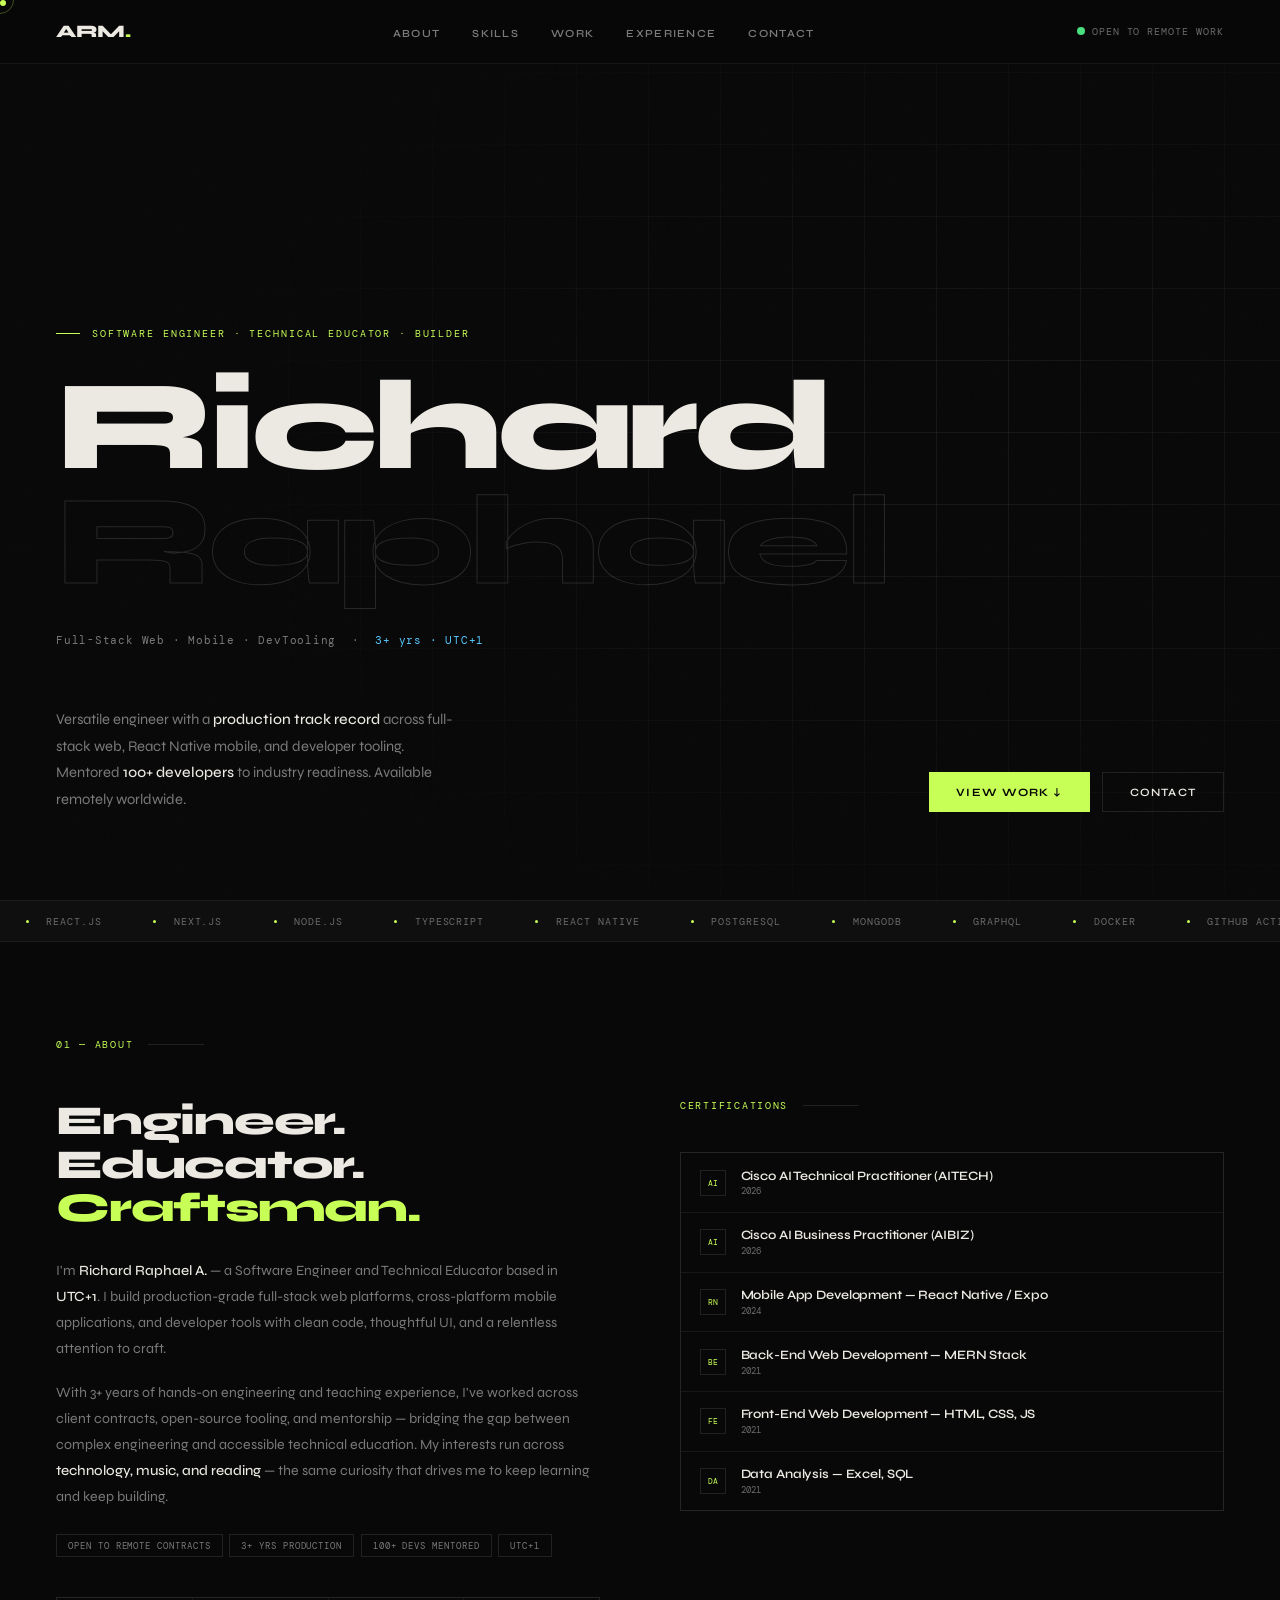
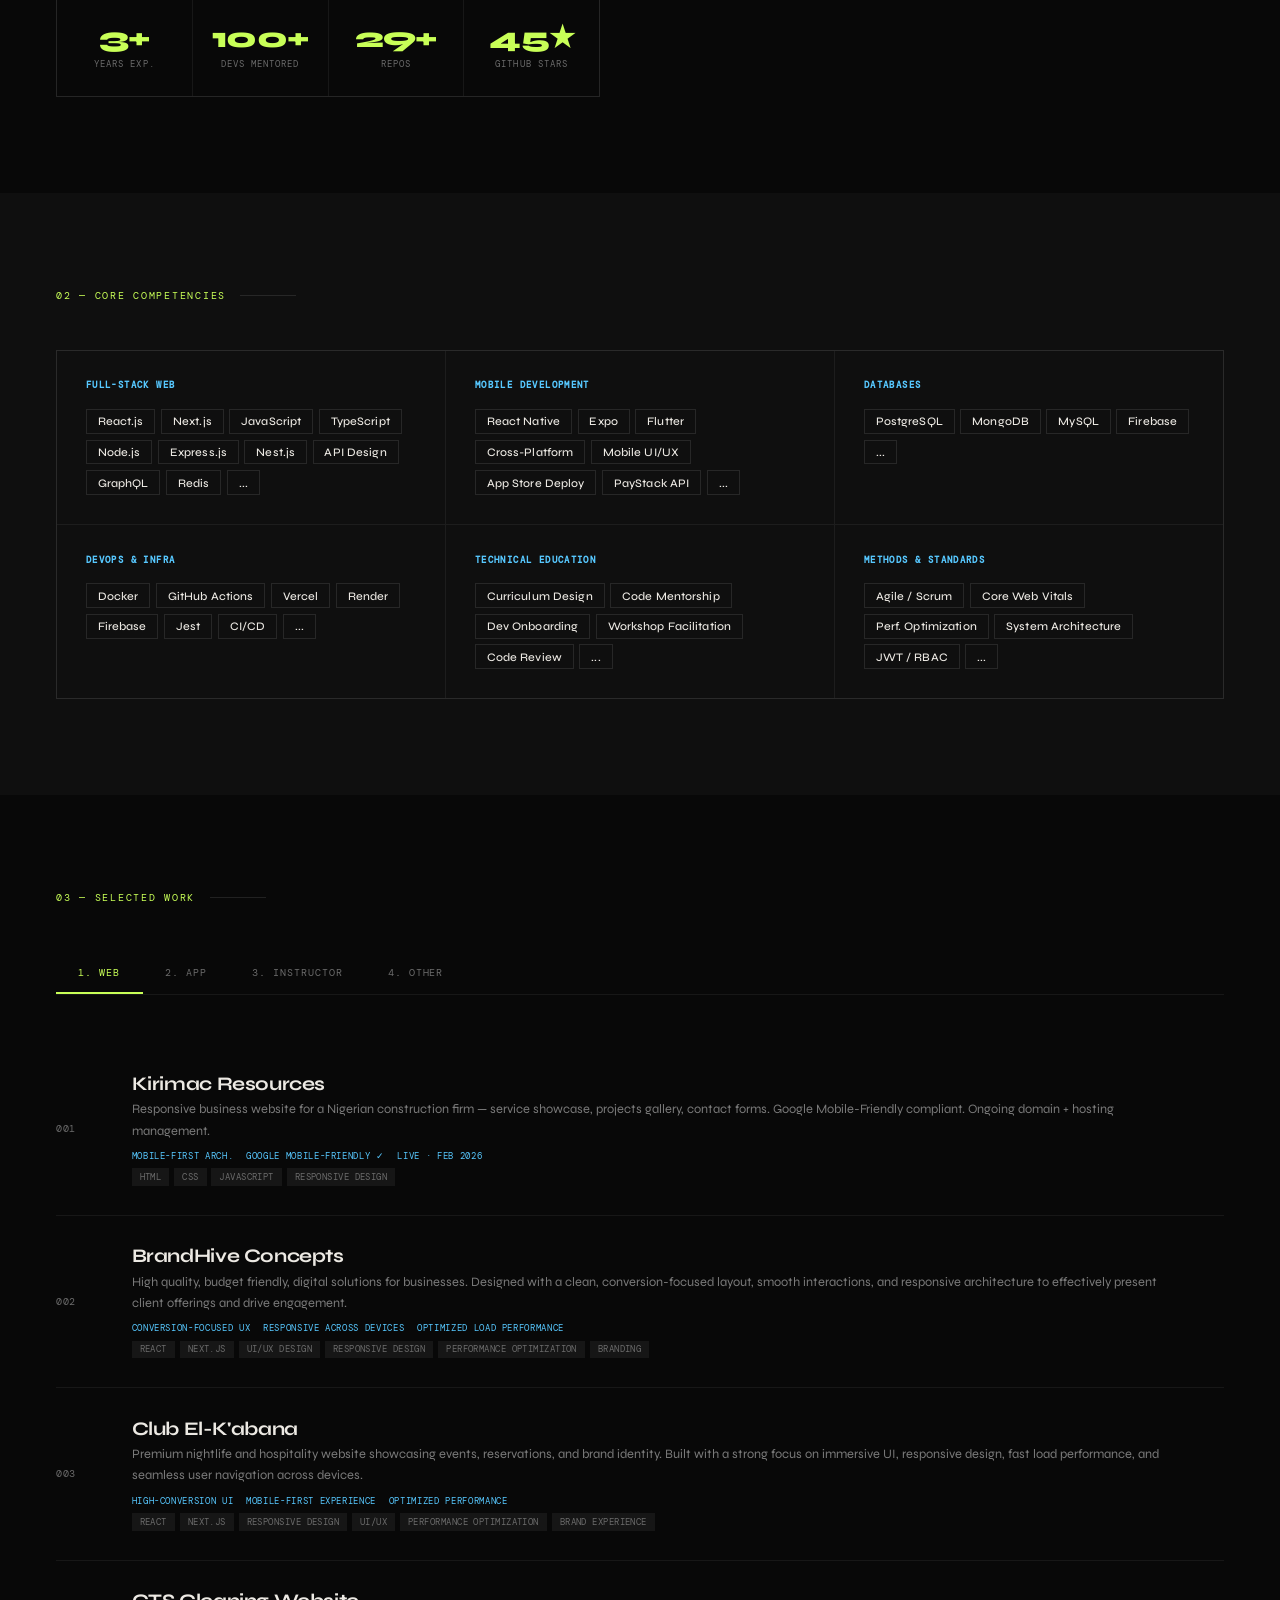
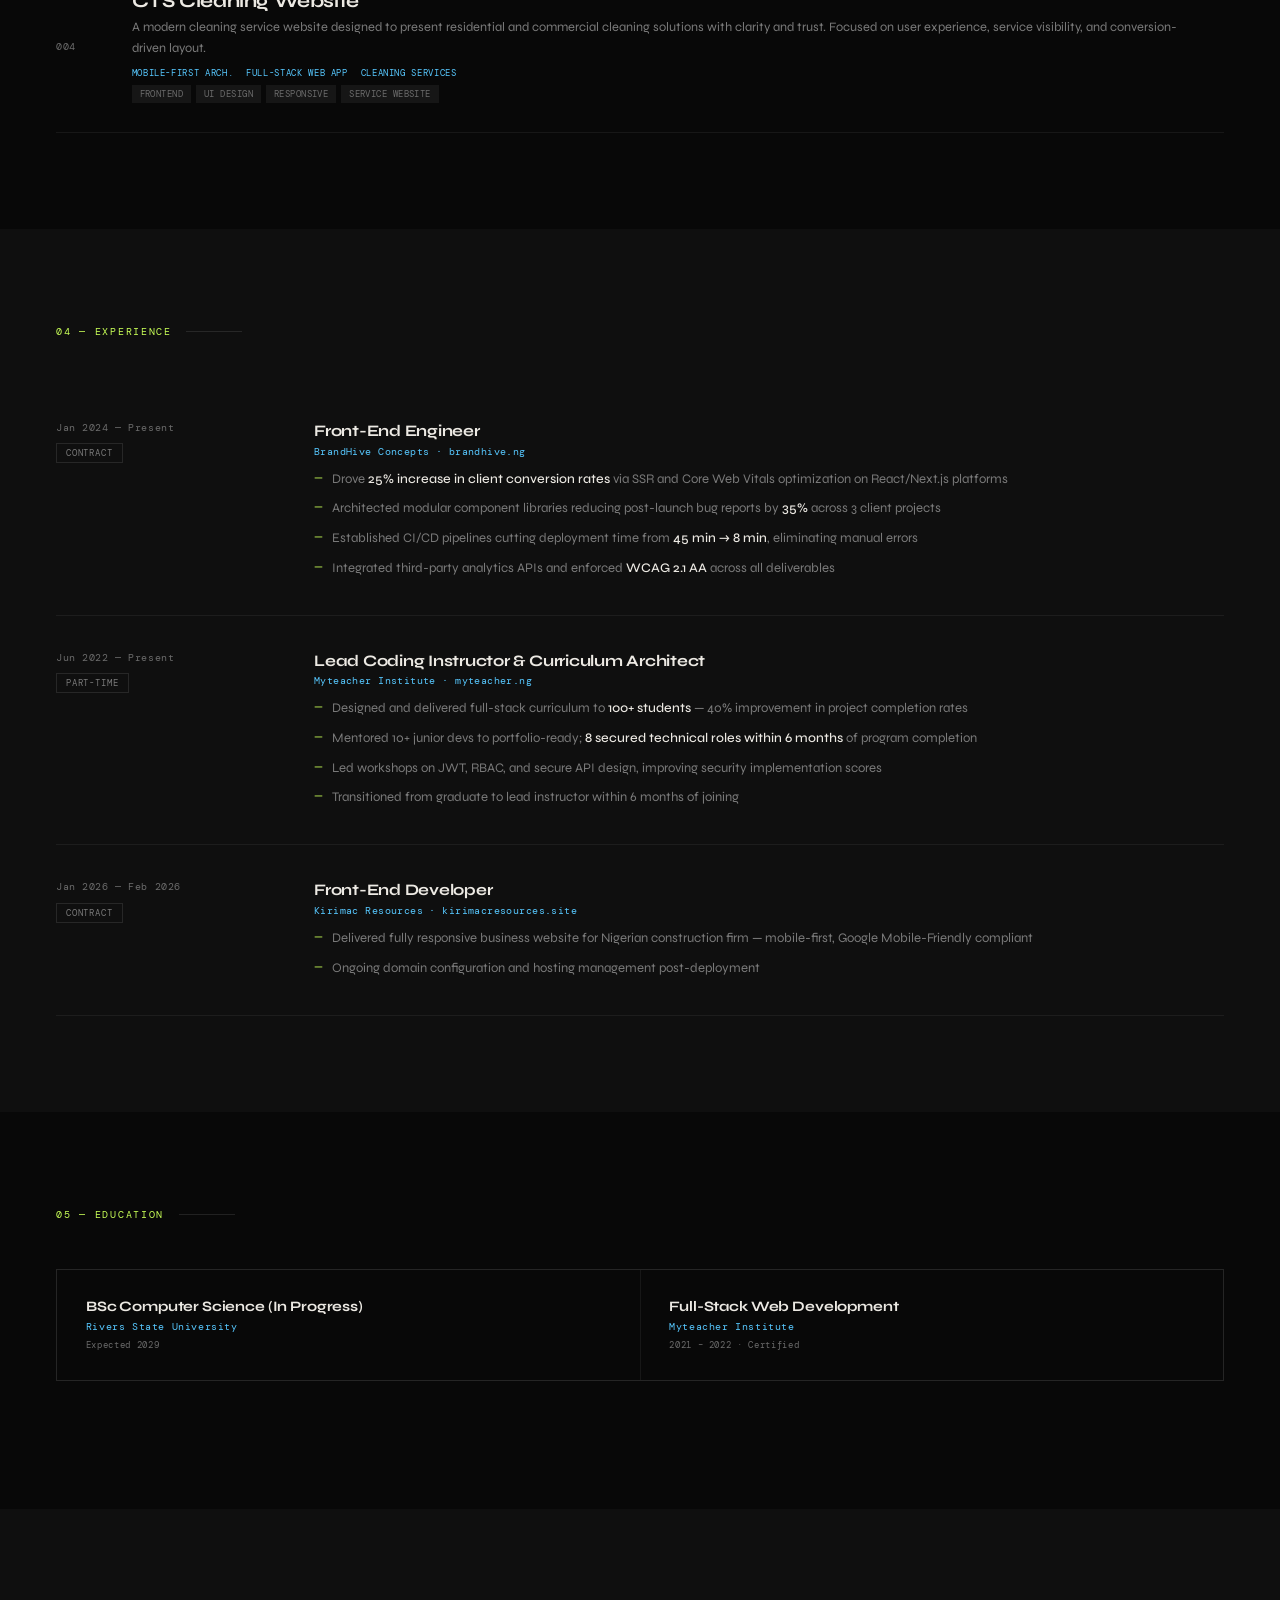
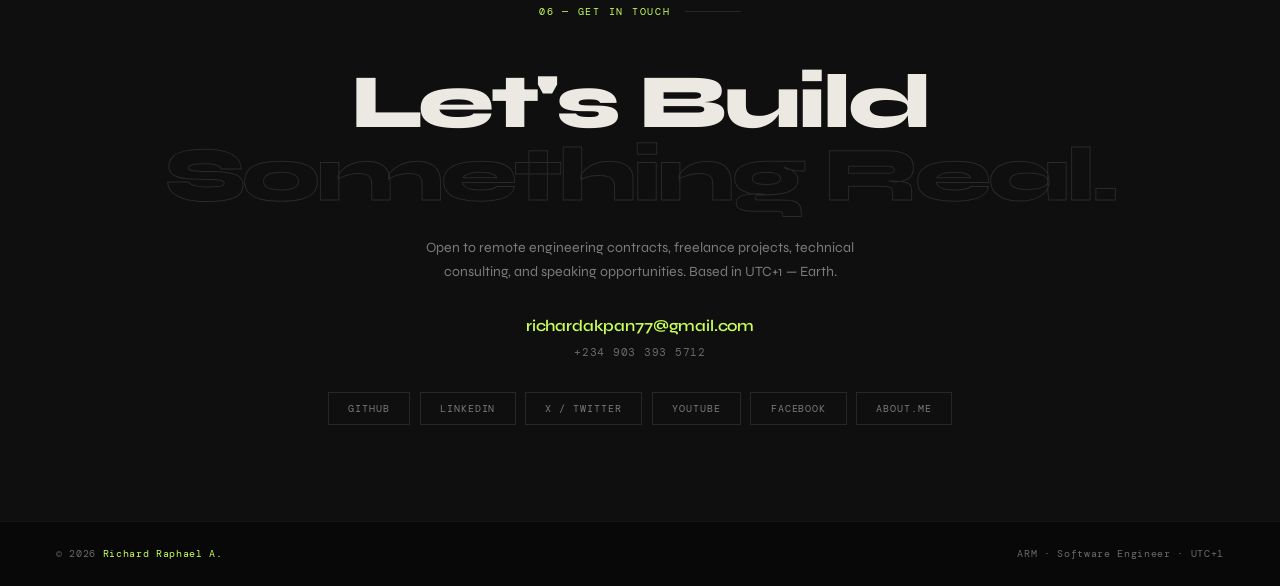
==== commit cd009030: "feat: enhance portfolio website with improved metadata, accessibility features, and new projects" ====
--- a/index.html
+++ b/index.html
@@ -3,17 +3,58 @@
 
 <head>
   <meta charset="UTF-8" />
+  <meta http-equiv="X-UA-Compatible" content="IE=edge" />
   <meta name="viewport" content="width=device-width, initial-scale=1.0" />
-  <title>Richard Raphael A. — Software Engineer</title>
-
+
+  <title>Richard Raphael A • Software Engineer | Full-Stack Developer</title>
+  <meta name="description"
+    content="Richard Raphael A is a Software Engineer and Technical Educator specializing in full-stack web development, React, Node.js, and mobile applications. Available for remote work worldwide." />
+  <meta name="keywords"
+    content="Software Engineer, Full Stack Developer, React Developer, Next.js Developer, JavaScript Engineer, Node.js Developer, Mobile App Developer, React Native, Web Developer Nigeria, UI UX Engineer, Technical Educator, Backend Developer, Frontend Developer, Portfolio, Freelance Developer" />
+  <meta name="author" content="Richard Raphael A" />
+  <meta name="robots" content="index, follow" />
+
+  <!-- Theme & UI -->
+  <meta name="theme-color" content="#080808" />
+  <meta name="color-scheme" content="dark" />
+
+  <!-- Open Graph (Facebook, LinkedIn, WhatsApp) -->
+  <meta property="og:title" content="Richard Raphael A • Software Engineer" />
+  <meta property="og:description"
+    content="Full-Stack Software Engineer & Technical Educator building scalable web and mobile applications with modern technologies." />
+  <meta property="og:type" content="website" />
+  <meta property="og:url" content="https://your-domain.com" />
+  <meta property="og:image" content="https://your-domain.com/og-image.png" />
+  <meta property="og:image:width" content="1200" />
+  <meta property="og:image:height" content="630" />
+  <meta property="og:site_name" content="Richard Raphael A Portfolio" />
+
+  <!-- Twitter Card -->
+  <meta name="twitter:card" content="summary_large_image" />
+  <meta name="twitter:title" content="Richard Raphael A • Software Engineer" />
+  <meta name="twitter:description" content="Full-Stack Developer, Mobile Engineer & Technical Educator." />
+  <meta name="twitter:image" content="https://your-domain.com/og-image.png" />
+
+  <!-- Accessibility / UX hints -->
+  <meta name="format-detection" content="telephone=yes" />
+  <meta name="HandheldFriendly" content="true" />
+
+  <!-- Icons -->
   <link rel="apple-touch-icon" sizes="180x180" href="./apple-touch-icon.png" />
   <link rel="icon" type="image/png" sizes="32x32" href="./favicon-32x32.png" />
   <link rel="icon" type="image/png" sizes="16x16" href="./favicon-16x16.png" />
   <link rel="manifest" href="./site.webmanifest" />
 
+  <!-- Preconnect for performance -->
   <link rel="preconnect" href="https://fonts.googleapis.com" />
-  <link rel="stylesheet"
-    href="https://fonts.googleapis.com/css2?family=Syne:wght@400;500;600;700;800&family=DM+Mono:ital,wght@0,300;0,400;1,300&display=swap" />
+  <link rel="preconnect" href="https://fonts.gstatic.com" crossorigin />
+
+  <!-- Fonts -->
+  <link
+    href="https://fonts.googleapis.com/css2?family=Syne:wght@400;500;600;700;800&family=DM+Mono:ital,wght@0,300;0,400;1,300&display=swap"
+    rel="stylesheet" />
+
+  <!-- Styles -->
   <link rel="stylesheet" href="./style.css" />
 </head>
 
@@ -21,8 +62,8 @@
   <div id="cur"></div>
   <div id="cur-ring"></div>
 
-  <nav>
-    <a href="#hero" class="nav-logo">ARM<span>.</span></a>
+  <nav aria-label="Primary navigation">
+    <a href="#hero" class="nav-logo" aria-label="Home">ARM<span>.</span></a>
 
     <ul class="nav-links">
       <li><a href="#about">About</a></li>
@@ -32,8 +73,8 @@
       <li><a href="#contact">Contact</a></li>
     </ul>
 
-    <div class="nav-dot">
-      <span></span>
+    <div class="nav-dot" aria-label="Availability status">
+      <span aria-hidden="true"></span>
       Open to remote work
     </div>
   </nav>
@@ -62,8 +103,8 @@
             Versatile engineer with a
             <strong>production track record</strong> across full-stack web,
             React Native mobile, and developer tooling. Mentored
-            <strong>100+ developers</strong> to industry readiness. Available
-            remotely worldwide.
+            <strong>100+ developers</strong> to industry readiness.
+            Available remotely worldwide.
           </p>
 
           <div class="hero-btns fu d5">
@@ -74,7 +115,7 @@
       </div>
     </section>
 
-    <div class="ticker-wrap">
+    <div class="ticker-wrap" aria-hidden="true">
       <div class="ticker">
         <span class="ti"><span class="td"></span>React.js</span>
         <span class="ti"><span class="td"></span>Next.js</span>
@@ -116,8 +157,8 @@
       </div>
     </div>
 
-    <section id="about">
-      <p class="sl">01 — About</p>
+    <section id="about" aria-labelledby="about-title">
+      <p id="about-title" class="sl">01 — About</p>
 
       <div class="about-g">
         <div>
@@ -239,8 +280,8 @@
       </div>
     </section>
 
-    <section id="skills">
-      <p class="sl">02 — Core Competencies</p>
+    <section id="skills" aria-labelledby="skills-title">
+      <p id="skills-title" class="sl">02 — Core Competencies</p>
 
       <div class="skills-g">
         <div class="sc rv">
@@ -253,9 +294,10 @@
             <span class="tag">Node.js</span>
             <span class="tag">Express.js</span>
             <span class="tag">Nest.js</span>
-            <span class="tag">REST API Design</span>
+            <span class="tag">API Design</span>
             <span class="tag">GraphQL</span>
             <span class="tag">Redis</span>
+            <span class="tag">...</span>
           </div>
         </div>
 
@@ -264,10 +306,12 @@
           <div class="tags">
             <span class="tag">React Native</span>
             <span class="tag">Expo</span>
+            <span class="tag">Flutter</span>
             <span class="tag">Cross-Platform</span>
             <span class="tag">Mobile UI/UX</span>
             <span class="tag">App Store Deploy</span>
             <span class="tag">PayStack API</span>
+            <span class="tag">...</span>
           </div>
         </div>
 
@@ -278,6 +322,7 @@
             <span class="tag">MongoDB</span>
             <span class="tag">MySQL</span>
             <span class="tag">Firebase</span>
+            <span class="tag">...</span>
           </div>
         </div>
 
@@ -291,6 +336,7 @@
             <span class="tag">Firebase</span>
             <span class="tag">Jest</span>
             <span class="tag">CI/CD</span>
+            <span class="tag">...</span>
           </div>
         </div>
 
@@ -302,6 +348,7 @@
             <span class="tag">Dev Onboarding</span>
             <span class="tag">Workshop Facilitation</span>
             <span class="tag">Code Review</span>
+            <span class="tag">...</span>
           </div>
         </div>
 
@@ -313,13 +360,14 @@
             <span class="tag">Perf. Optimization</span>
             <span class="tag">System Architecture</span>
             <span class="tag">JWT / RBAC</span>
+            <span class="tag">...</span>
           </div>
         </div>
       </div>
     </section>
 
-    <section id="work">
-      <p class="sl">03 — Selected Work</p>
+    <section id="work" aria-labelledby="work-title">
+      <p id="work-title" class="sl">03 — Selected Work</p>
 
       <div class="tabs">
         <button class="tab on" data-t="web">1. Web</button>
@@ -330,7 +378,7 @@
 
       <div class="panel on" id="t-web">
 
-        <a href="https://kirimacresources.site" target="_blank" class="pr rv">
+        <a href="https://kirimacresources.site" target="_blank" rel="noopener noreferrer" class="pr rv">
           <span class="pnum">001</span>
           <div>
             <div class="pn">Kirimac Resources</div>
@@ -354,33 +402,33 @@
           <span class="parr">↗</span>
         </a>
 
-        <a href="https://brandhive.ng" target="_blank" class="pr rv">
+        <a href="https://brandhive.ng" target="_blank" rel="noopener noreferrer" class="pr rv">
           <span class="pnum">002</span>
           <div>
             <div class="pn">BrandHive Concepts</div>
             <div class="pd">
-              Performance-optimized React/Next.js client platforms with SSR,
-              Core Web Vitals tuning, modular component libraries, and full
-              CI/CD pipelines via GitHub Actions and Render.
+              High quality, budget friendly, digital solutions for businesses.
+              Designed with a clean, conversion-focused layout, smooth interactions,
+              and responsive architecture to effectively present client offerings and drive engagement.
             </div>
             <div class="pmet">
-              <span class="pm">↑ 25% conversions</span>
-              <span class="pm">↓ 35% bug reports</span>
-              <span class="pm">45min → 8min deploys</span>
+              <span class="pm">Conversion-focused UX</span>
+              <span class="pm">Responsive across devices</span>
+              <span class="pm">Optimized load performance</span>
             </div>
             <div class="ptags">
               <span class="ptag">React</span>
               <span class="ptag">Next.js</span>
-              <span class="ptag">SSR</span>
-              <span class="ptag">GitHub Actions</span>
-              <span class="ptag">WCAG 2.1</span>
-              <span class="ptag">Google Analytics API</span>
+              <span class="ptag">UI/UX Design</span>
+              <span class="ptag">Responsive Design</span>
+              <span class="ptag">Performance Optimization</span>
+              <span class="ptag">Branding</span>
             </div>
           </div>
           <span class="parr">↗</span>
         </a>
 
-        <a href="https://clubelkabana.com" target="_blank" class="pr rv">
+        <a href="https://clubelkabana.com" target="_blank" rel="noopener noreferrer" class="pr rv">
           <span class="pnum">003</span>
           <div>
             <div class="pn">Club El-K'abana</div>
@@ -406,7 +454,7 @@
           <span class="parr">↗</span>
         </a>
 
-        <a href="https://cts-cleaning.onrender.com" target="_blank" class="pr rv">
+        <a href="https://cts-cleaning.onrender.com" target="_blank" rel="noopener noreferrer" class="pr rv">
           <span class="pnum">004</span>
           <div>
             <div class="pn">CTS Cleaning Website</div>
@@ -418,7 +466,7 @@
             </div>
             <div class="pmet">
               <span class="pm">Mobile-first arch.</span>
-              <span class="pm">Full-Stack Web App ✓</span>
+              <span class="pm">Full-Stack Web App</span>
               <span class="pm">Cleaning services</span>
             </div>
             <div class="ptags">
@@ -506,7 +554,8 @@
       </div>
 
       <div class="panel" id="t-other">
-        <a href="https://marketplace.visualstudio.com/items?itemName=RichardRapahel.gbam" target="_blank" class="pr rv">
+        <a href="https://marketplace.visualstudio.com/items?itemName=RichardRapahel.gbam" target="_blank"
+          rel="noopener noreferrer" class="pr rv">
           <span class="pnum">001</span>
           <div>
             <div class="pn">GBAM — VS Code Extension</div>
@@ -531,7 +580,7 @@
           <span class="parr">↗</span>
         </a>
 
-        <a href="https://github.com/Richard-Raph" target="_blank" class="pr rv">
+        <a href="https://github.com/Richard-Raph" target="_blank" rel="noopener noreferrer" class="pr rv">
           <span class="pnum">002</span>
           <div>
             <div class="pn">GitHub — Open Source</div>
@@ -552,8 +601,8 @@
       </div>
     </section>
 
-    <section id="experience">
-      <p class="sl">04 — Experience</p>
+    <section id="experience" aria-labelledby="experience-title">
+      <p id="experience-title" class="sl">04 — Experience</p>
 
       <div class="exp-list">
         <div class="exp-item rv">
@@ -565,7 +614,7 @@
           <div>
             <div class="er">Front-End Engineer</div>
             <div class="ec">
-              <a href="https://brandhive.ng" target="_blank">
+              <a href="https://brandhive.ng" target="_blank" rel="noopener noreferrer">
                 BrandHive Concepts · brandhive.ng
               </a>
             </div>
@@ -595,7 +644,7 @@
         <div class="exp-item rv">
           <div>
             <div class="ep">Jun 2022 — Present</div>
-            <div class="et">Full-Time</div>
+            <div class="et">Part-Time</div>
           </div>
 
           <div>
@@ -603,7 +652,7 @@
               Lead Coding Instructor & Curriculum Architect
             </div>
             <div class="ec">
-              <a href="https://myteacher.ng" target="_blank">
+              <a href="https://myteacher.ng" target="_blank" rel="noopener noreferrer">
                 Myteacher Institute · myteacher.ng
               </a>
             </div>
@@ -642,7 +691,7 @@
           <div>
             <div class="er">Front-End Developer</div>
             <div class="ec">
-              <a href="https://kirimacresources.site" target="_blank">
+              <a href="https://kirimacresources.site" target="_blank" rel="noopener noreferrer">
                 Kirimac Resources · kirimacresources.site
               </a>
             </div>
@@ -663,8 +712,8 @@
       </div>
     </section>
 
-    <section id="education">
-      <p class="sl">05 — Education</p>
+    <section id="education" aria-labelledby="education-title">
+      <p id="education-title" class="sl">05 — Education</p>
 
       <div class="edu-g rv">
         <div class="edu-c">
@@ -681,8 +730,8 @@
       </div>
     </section>
 
-    <section id="contact">
-      <p class="sl" style="justify-content: center">
+    <section id="contact" aria-labelledby="contact-title">
+      <p id="contact-title" class="sl" style="justify-content: center">
         06 — Get in Touch
       </p>
 
@@ -698,21 +747,26 @@
 
       <div class="rv">
         <a href="mailto:richardakpan77@gmail.com" class="cemail">
+          <span class="sr-only">Email:</span>
           richardakpan77@gmail.com
         </a>
         <br />
         <a href="tel:+2349033935712" class="cphone">
+          <span class="sr-only">Phone:</span>
           +234 903 393 5712
         </a>
       </div>
 
       <div class="social-row rv">
-        <a href="https://github.com/Richard-Raph" target="_blank" class="slink">GitHub</a>
-        <a href="https://www.linkedin.com/in/rich-tech123" target="_blank" class="slink">LinkedIn</a>
-        <a href="https://x.com/rich_tech123" target="_blank" class="slink">X / Twitter</a>
-        <a href="https://www.youtube.com/@rich_tech123" target="_blank" class="slink">YouTube</a>
-        <a href="https://www.facebook.com/richtech7207" target="_blank" class="slink">Facebook</a>
-        <a href="https://about.me/richardraphael" target="_blank" class="slink">About.me</a>
+        <a href="https://github.com/Richard-Raph" target="_blank" rel="noopener noreferrer" class="slink">GitHub</a>
+        <a href="https://www.linkedin.com/in/rich-tech123" target="_blank" rel="noopener noreferrer"
+          class="slink">LinkedIn</a>
+        <a href="https://x.com/rich_tech123" target="_blank" rel="noopener noreferrer" class="slink">X / Twitter</a>
+        <a href="https://www.youtube.com/@rich_tech123" target="_blank" rel="noopener noreferrer"
+          class="slink">YouTube</a>
+        <a href="https://www.facebook.com/richtech7207" target="_blank" rel="noopener noreferrer"
+          class="slink">Facebook</a>
+        <a href="https://about.me/richardraphael" target="_blank" rel="noopener noreferrer" class="slink">About.me</a>
       </div>
     </section>
   </main>
--- a/style.css
+++ b/style.css
@@ -44,6 +44,19 @@
     -webkit-font-smoothing: antialiased;
 }
 
+/* Screen reader */
+.sr-only {
+    position: absolute;
+    width: 1px;
+    height: 1px;
+    padding: 0;
+    margin: -1px;
+    overflow: hidden;
+    clip: rect(0, 0, 0, 0);
+    white-space: nowrap;
+    border: 0;
+}
+
 /* CURSOR */
 #cur,
 #cur-ring {
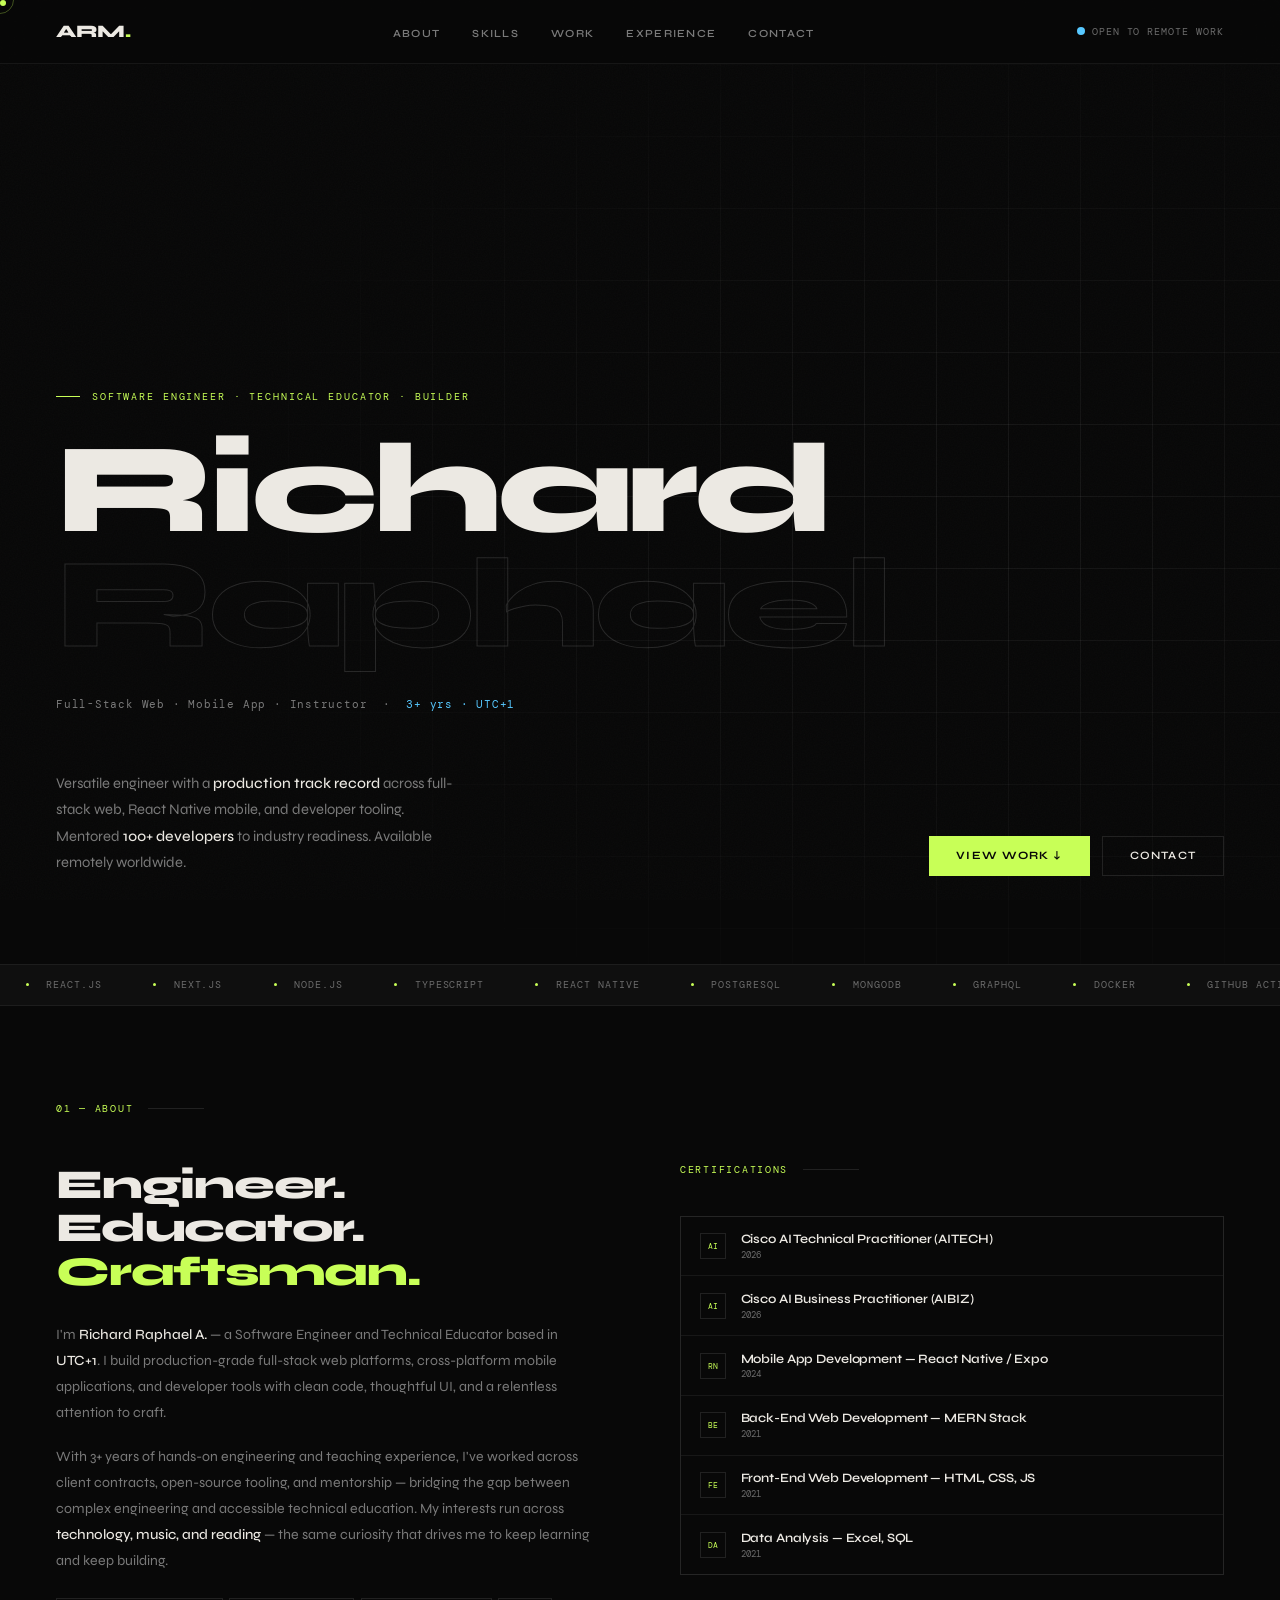
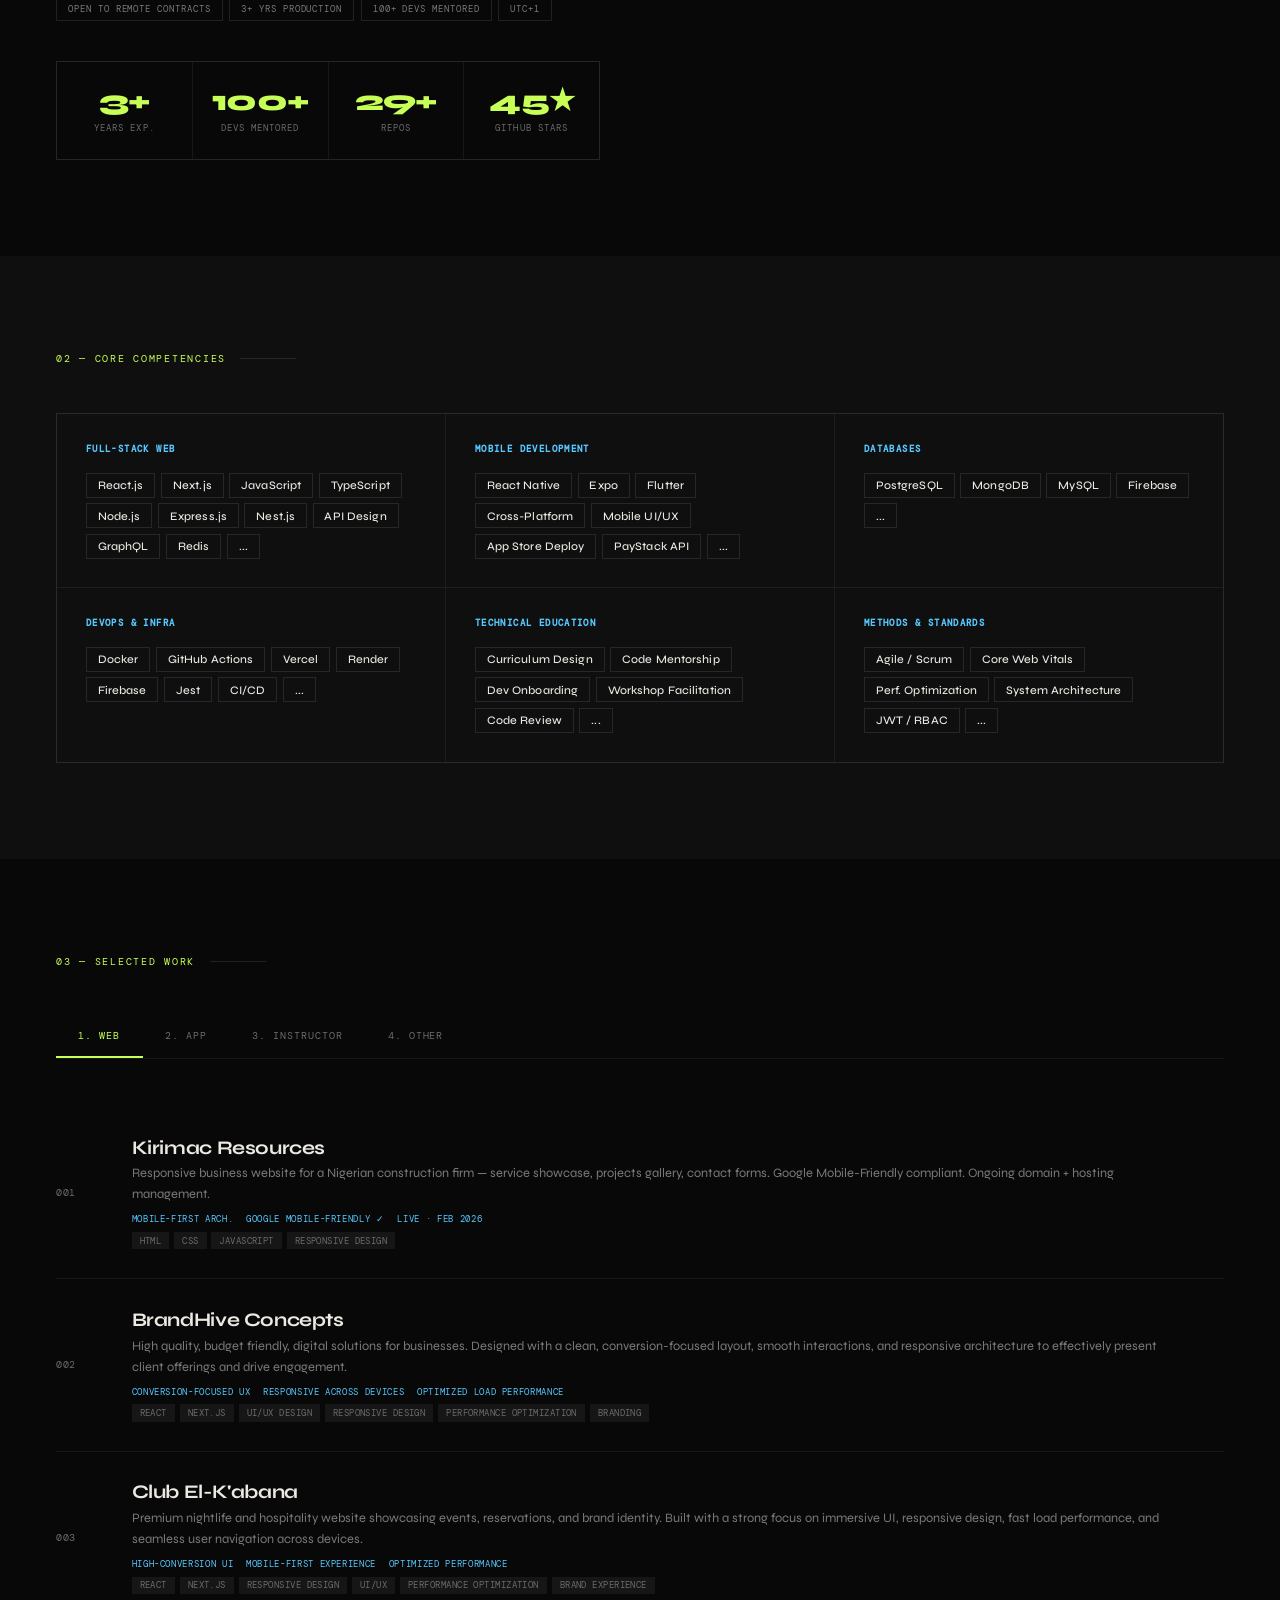
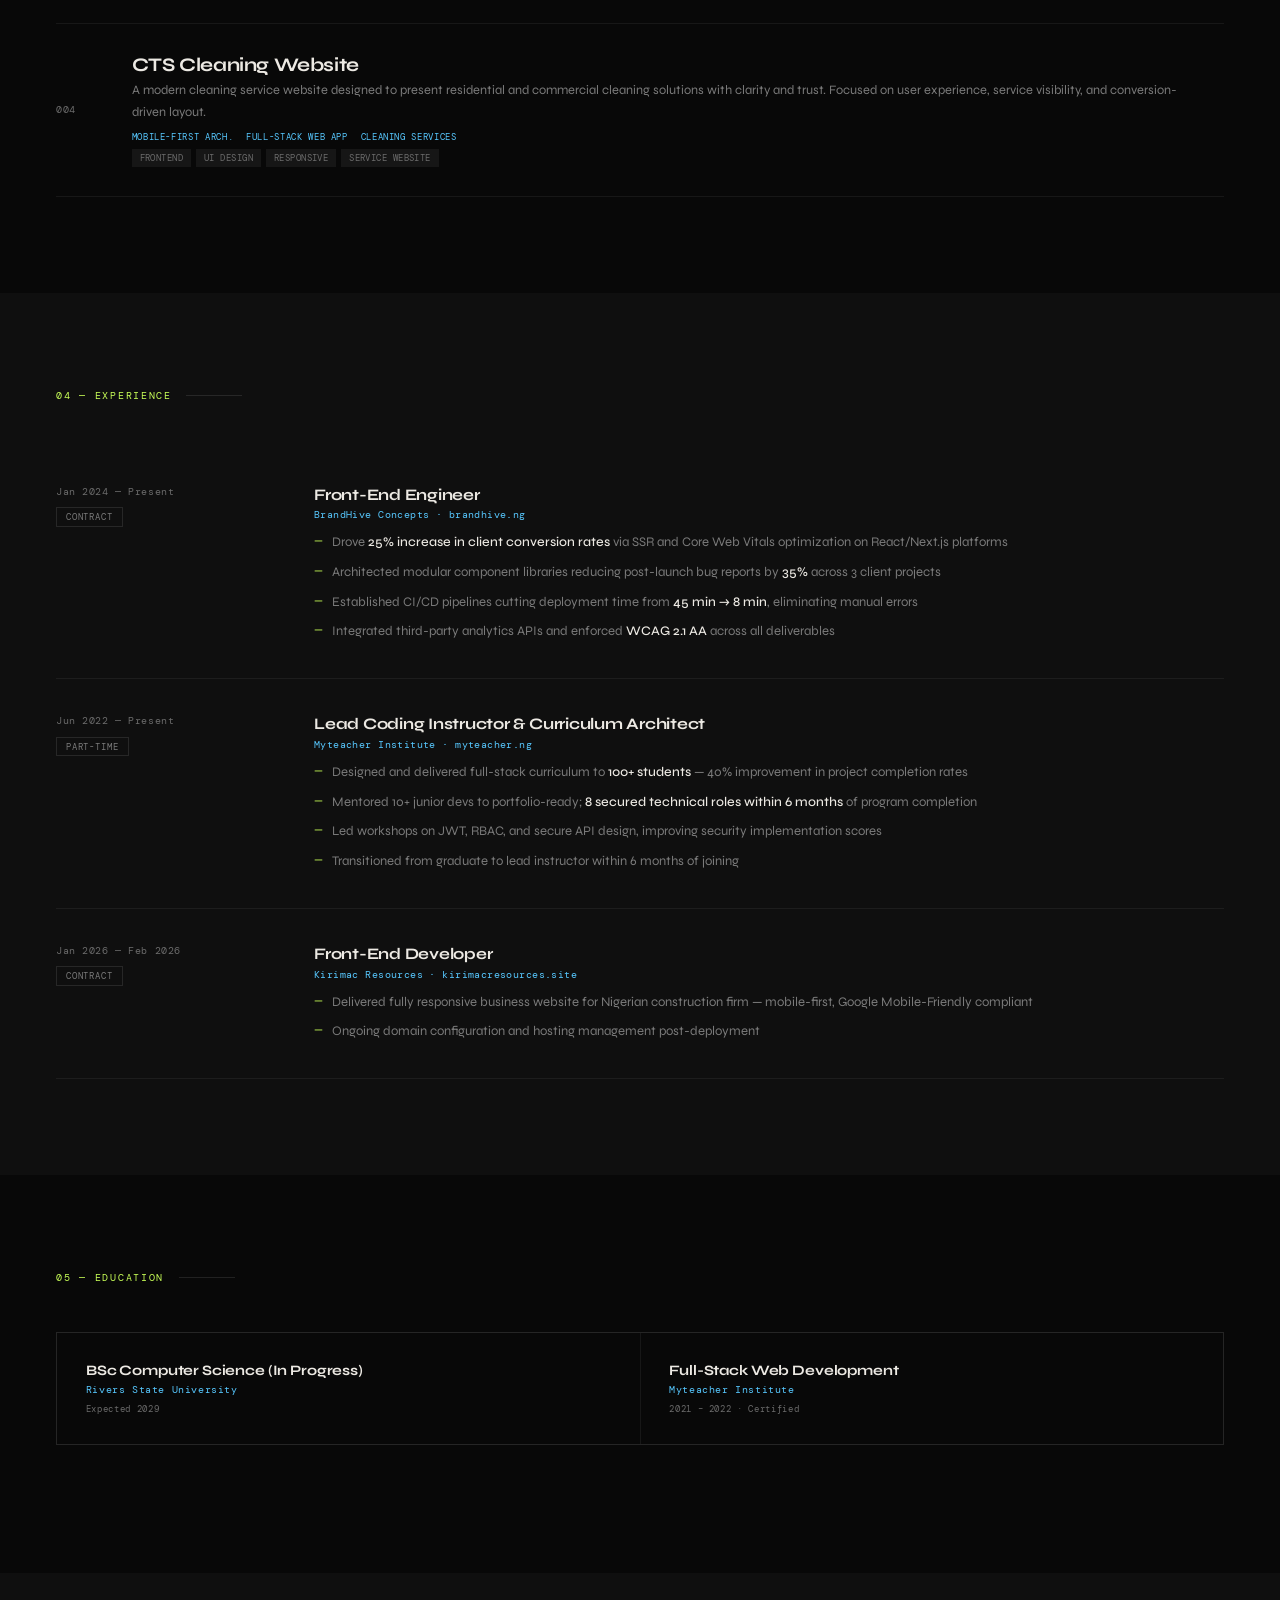
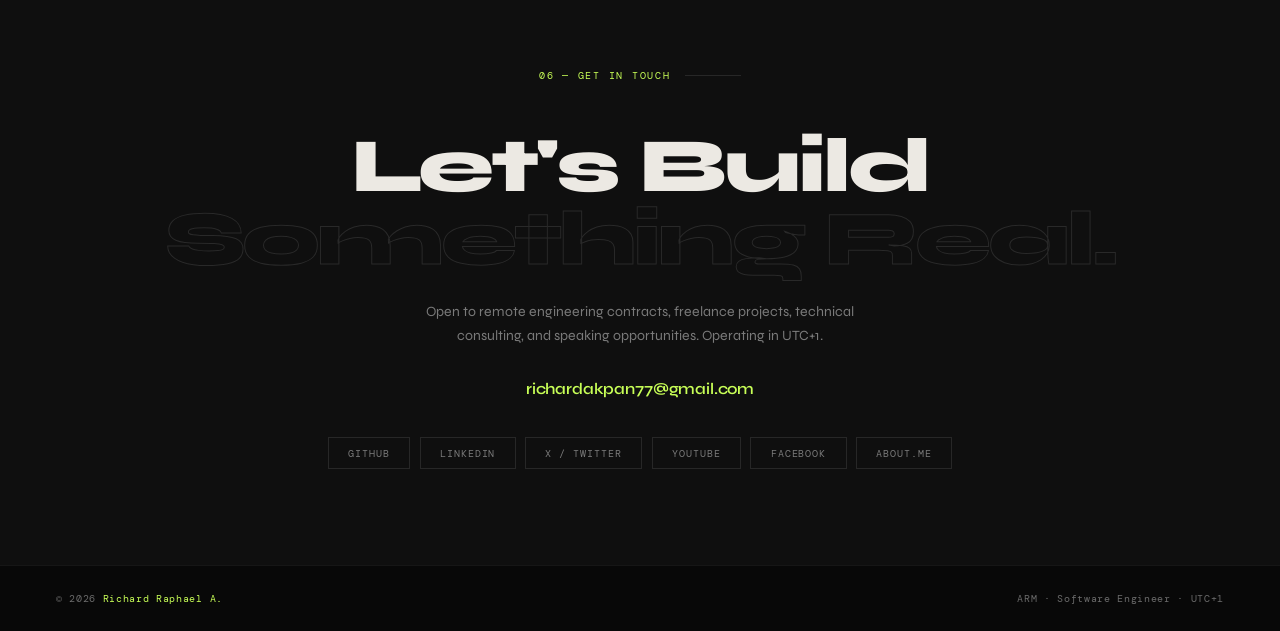
==== commit 1f198fff: "refactor: remove indexr.html and styler.css, update script.js and style.css for improved functionali" ====
--- a/index.html
+++ b/index.html
@@ -8,10 +8,10 @@
 
   <title>Richard Raphael A • Software Engineer | Full-Stack Developer</title>
   <meta name="description"
-    content="Richard Raphael A is a Software Engineer and Technical Educator specializing in full-stack web development, React, Node.js, and mobile applications. Available for remote work worldwide." />
+    content="Richard Raphael A. is a Software Engineer and Technical Educator specializing in full-stack web development, React, Node.js, and mobile applications. Available for remote work worldwide." />
   <meta name="keywords"
-    content="Software Engineer, Full Stack Developer, React Developer, Next.js Developer, JavaScript Engineer, Node.js Developer, Mobile App Developer, React Native, Web Developer Nigeria, UI UX Engineer, Technical Educator, Backend Developer, Frontend Developer, Portfolio, Freelance Developer" />
-  <meta name="author" content="Richard Raphael A" />
+    content="Software Engineer, Full Stack Developer, React Developer, Next.js Developer, JavaScript Engineer, Node.js Developer, Mobile App Developer, React Native, Web Developer Nigeria, UI UX Engineer, Technical Educator, Backend Developer, Frontend Developer, Portfolio, Freelance Developer, Remote, UTC+1, Dev, Worldwide, Foreign, MERN Stack, Richard, Raphael, Richard Raphael, Nest.js, API, Developer, Educator, Instructor, Best Dev, GitHub, AI, Contract, Part-Time, Full-Time, On-site, Onboarding, Design" />
+  <meta name="author" content="Richard Raphael A." />
   <meta name="robots" content="index, follow" />
 
   <!-- Theme & UI -->
@@ -23,8 +23,8 @@
   <meta property="og:description"
     content="Full-Stack Software Engineer & Technical Educator building scalable web and mobile applications with modern technologies." />
   <meta property="og:type" content="website" />
-  <meta property="og:url" content="https://your-domain.com" />
-  <meta property="og:image" content="https://your-domain.com/og-image.png" />
+  <meta property="og:url" content="https://richardraphael.com" />
+  <meta property="og:image" content="https://richardraphael.com/og-image.png" />
   <meta property="og:image:width" content="1200" />
   <meta property="og:image:height" content="630" />
   <meta property="og:site_name" content="Richard Raphael A Portfolio" />
@@ -33,10 +33,9 @@
   <meta name="twitter:card" content="summary_large_image" />
   <meta name="twitter:title" content="Richard Raphael A • Software Engineer" />
   <meta name="twitter:description" content="Full-Stack Developer, Mobile Engineer & Technical Educator." />
-  <meta name="twitter:image" content="https://your-domain.com/og-image.png" />
+  <meta name="twitter:image" content="https://richardraphael.com/og-image.png" />
 
   <!-- Accessibility / UX hints -->
-  <meta name="format-detection" content="telephone=yes" />
   <meta name="HandheldFriendly" content="true" />
 
   <!-- Icons -->
@@ -94,7 +93,7 @@
         </h1>
 
         <p class="hero-mono fu d4">
-          Full-Stack Web · Mobile · DevTooling &nbsp;·&nbsp;
+          Full-Stack Web · Mobile App · Instructor &nbsp;·&nbsp;
           <span>3+ yrs · UTC+1</span>
         </p>
 
@@ -742,20 +741,13 @@
 
       <p class="csub rv">
         Open to remote engineering contracts, freelance projects, technical
-        consulting, and speaking opportunities. Based in UTC+1 — Earth.
+        consulting, and speaking opportunities. Operating in UTC+1.
       </p>
 
-      <div class="rv">
-        <a href="mailto:richardakpan77@gmail.com" class="cemail">
-          <span class="sr-only">Email:</span>
-          richardakpan77@gmail.com
-        </a>
-        <br />
-        <a href="tel:+2349033935712" class="cphone">
-          <span class="sr-only">Phone:</span>
-          +234 903 393 5712
-        </a>
-      </div>
+      <a href="mailto:richardakpan77@gmail.com" class="rv cemail">
+        <span class="sr-only">Email:</span>
+        richardakpan77@gmail.com
+      </a>
 
       <div class="social-row rv">
         <a href="https://github.com/Richard-Raph" target="_blank" rel="noopener noreferrer" class="slink">GitHub</a>
@@ -772,7 +764,7 @@
   </main>
 
   <footer>
-    <p>© 2026 <span>Richard Raphael A.</span></p>
+    <p>© <span id="year"></span> <span>Richard Raphael A.</span></p>
     <p>ARM · Software Engineer · UTC+1</p>
   </footer>
 
--- a/style.css
+++ b/style.css
@@ -93,7 +93,7 @@
 
 /* NAV */
 nav {
-    position: fixed;
+    position: sticky;
     top: 0;
     left: 0;
     right: 0;
@@ -154,8 +154,8 @@
 .nav-dot span {
     width: 8px;
     height: 8px;
-    background: #4ade80;
     border-radius: 50%;
+    background: var(--accent2);
     animation: pulse 2.2s infinite;
 }
 
@@ -175,7 +175,7 @@
 
 /* HERO */
 #hero {
-    min-height: 100vh;
+    min-height: 100dvh;
     display: flex;
     flex-direction: column;
     justify-content: flex-end;
@@ -902,14 +902,6 @@
     text-decoration: underline;
 }
 
-.cphone {
-    font-family: var(--fm);
-    font-size: 0.68rem;
-    color: var(--muted);
-    text-decoration: none;
-    letter-spacing: 0.07em;
-}
-
 .social-row {
     display: flex;
     justify-content: center;
@@ -930,13 +922,16 @@
     letter-spacing: 0.1em;
     text-transform: uppercase;
     text-decoration: none;
-    transition: color 0.18s, border-color 0.18s;
     cursor: none;
+    transition: color 0.18s, border-color 0.18s, transform 0.18s var(--ease), box-shadow 0.18s var(--ease);
 }
 
 .slink:hover {
-    color: var(--text);
-    border-color: var(--border-hi);
+    color: var(--accent);
+    border-color: var(--accent);
+    background: var(--accent-dim);
+    transform: translate(-2px, -2px);
+    box-shadow: 4px 4px 0 rgba(200, 255, 87, 0.2);
 }
 
 /* FOOTER */
@@ -957,7 +952,7 @@
     letter-spacing: 0.07em;
 }
 
-footer span {
+footer span:last-of-type {
     color: var(--accent);
 }
 
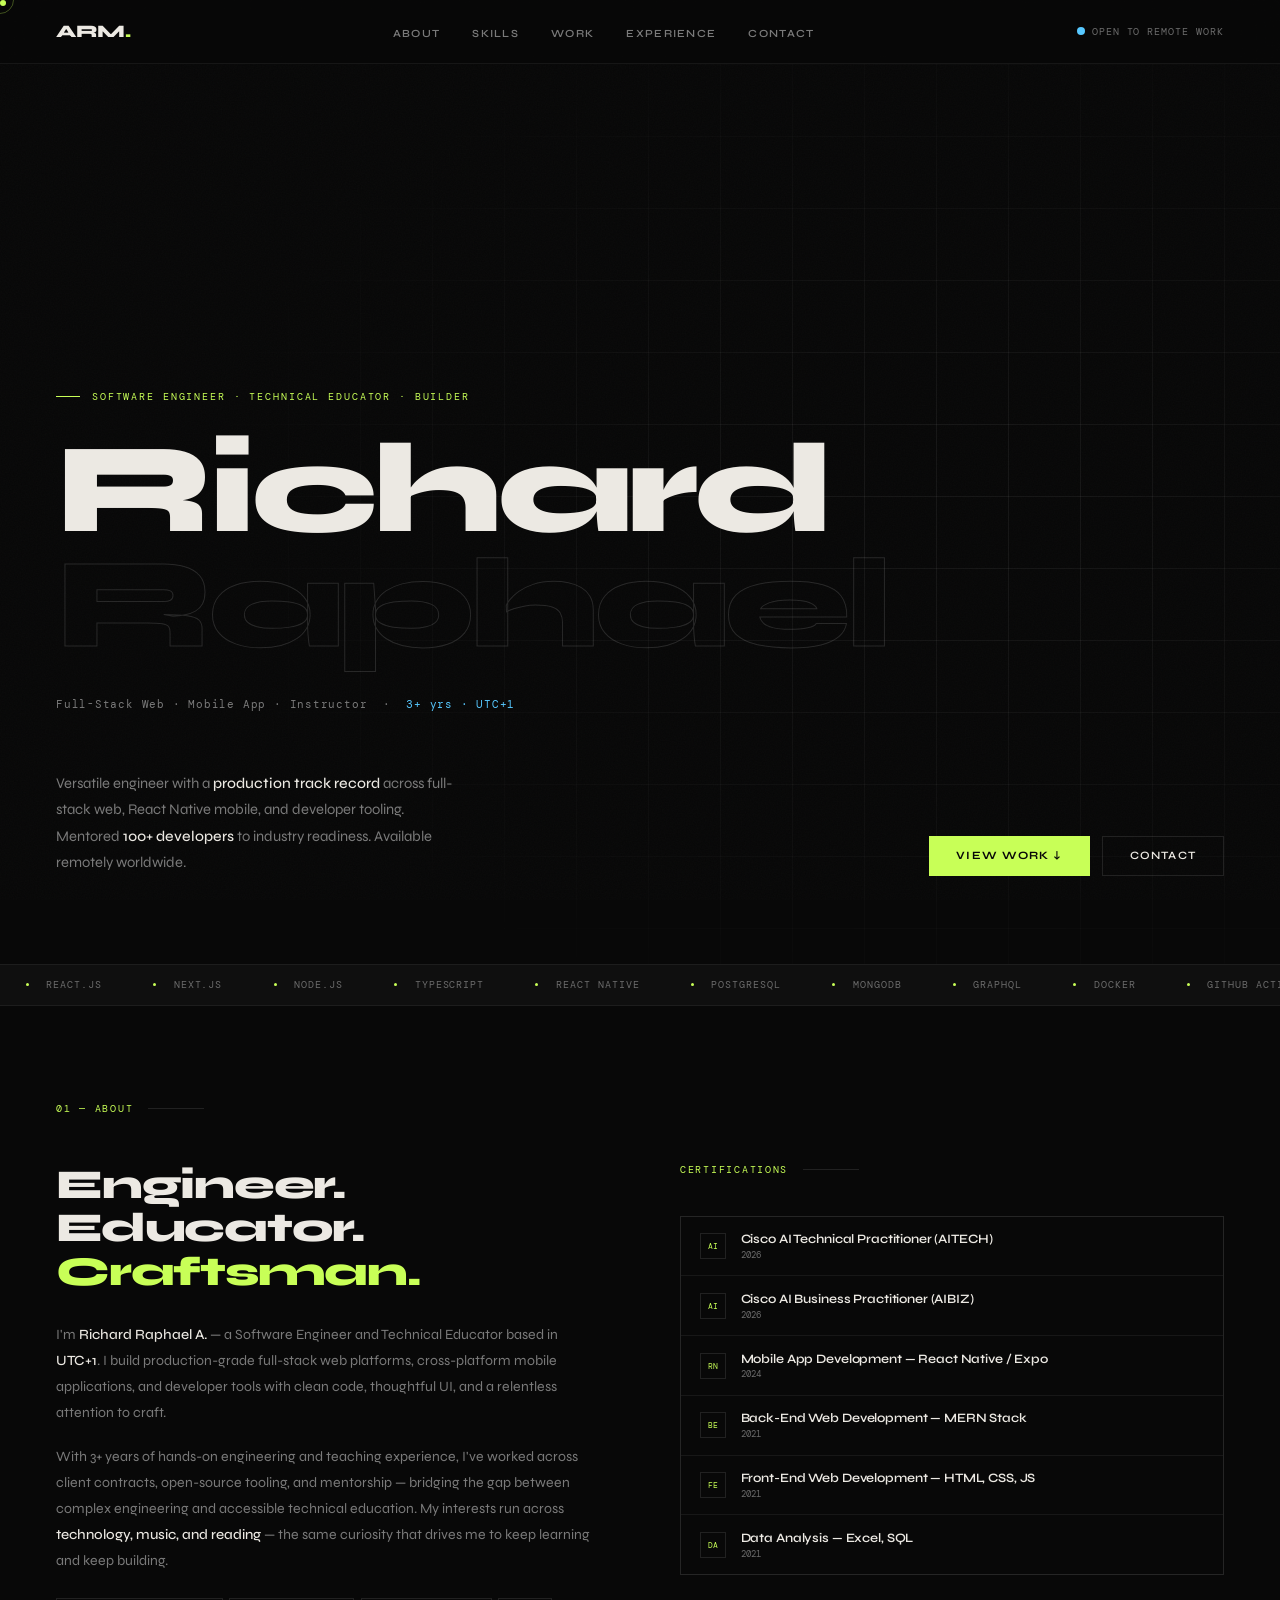
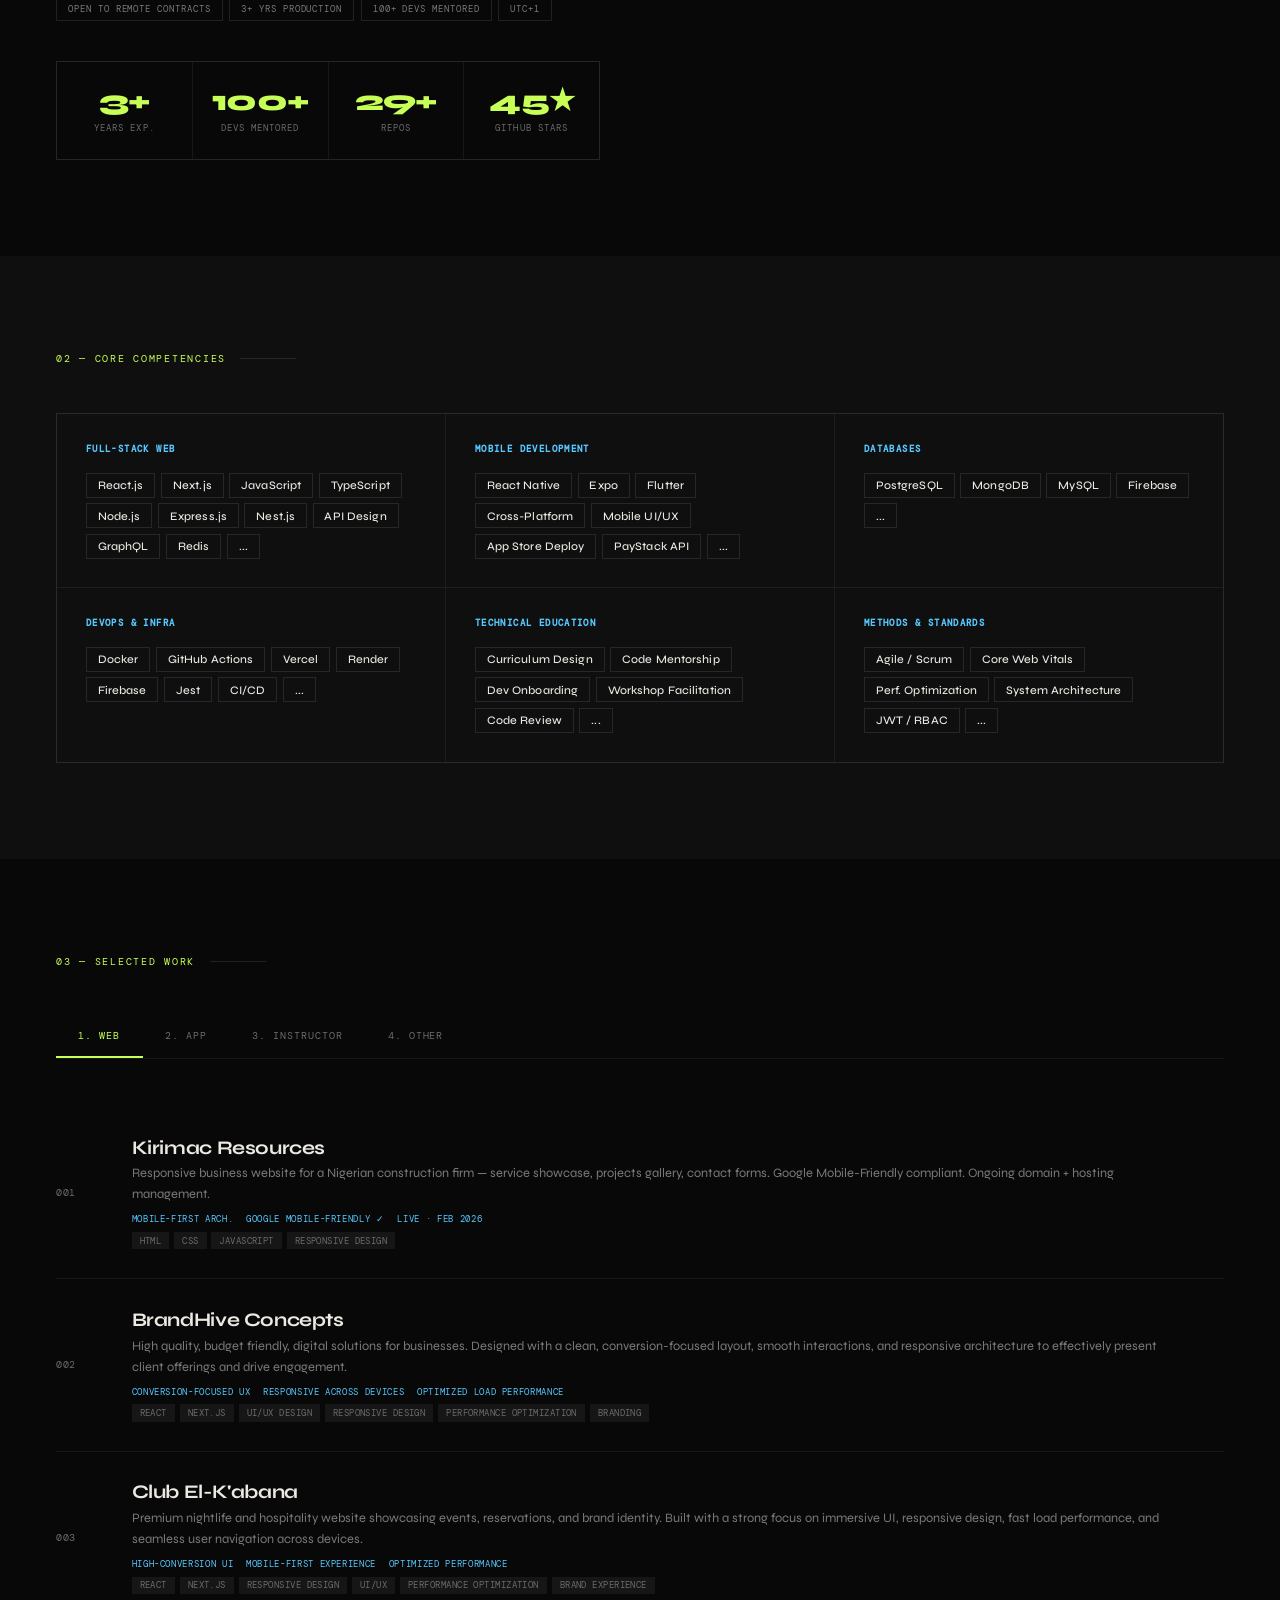
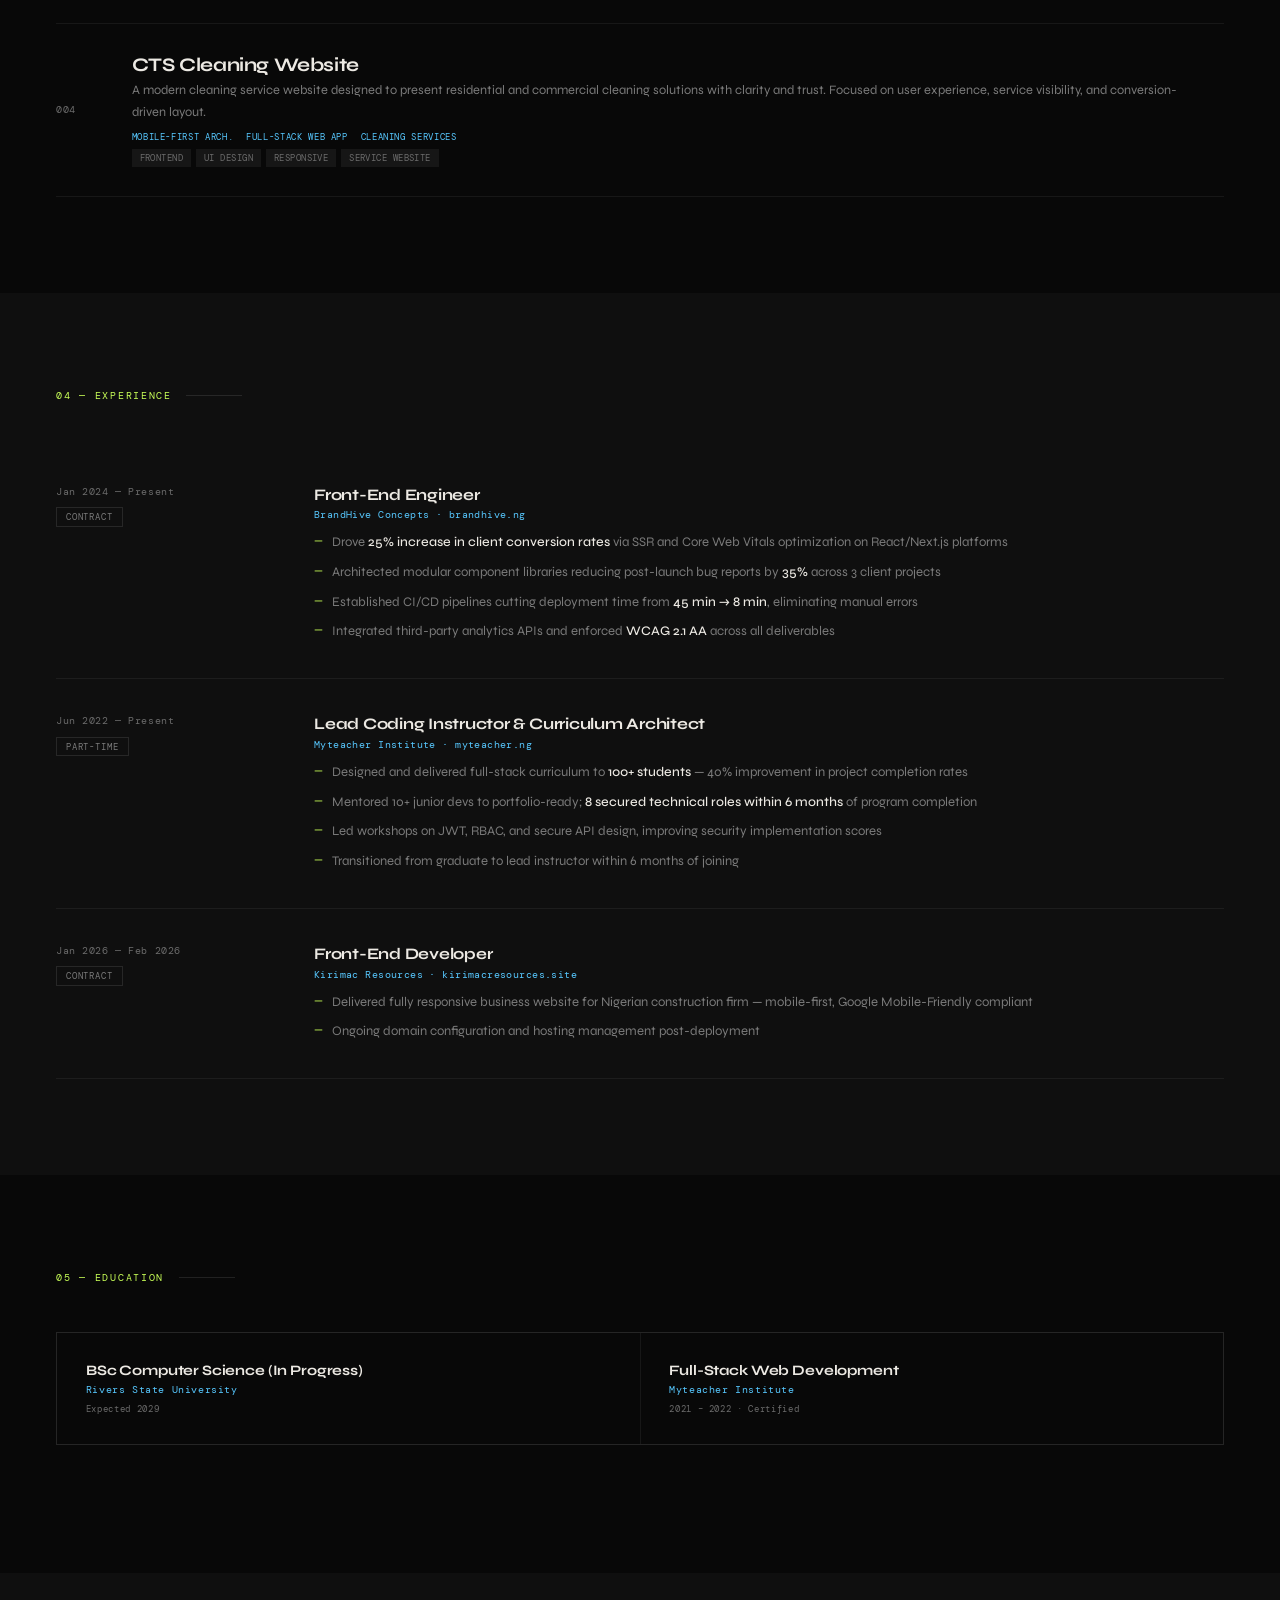
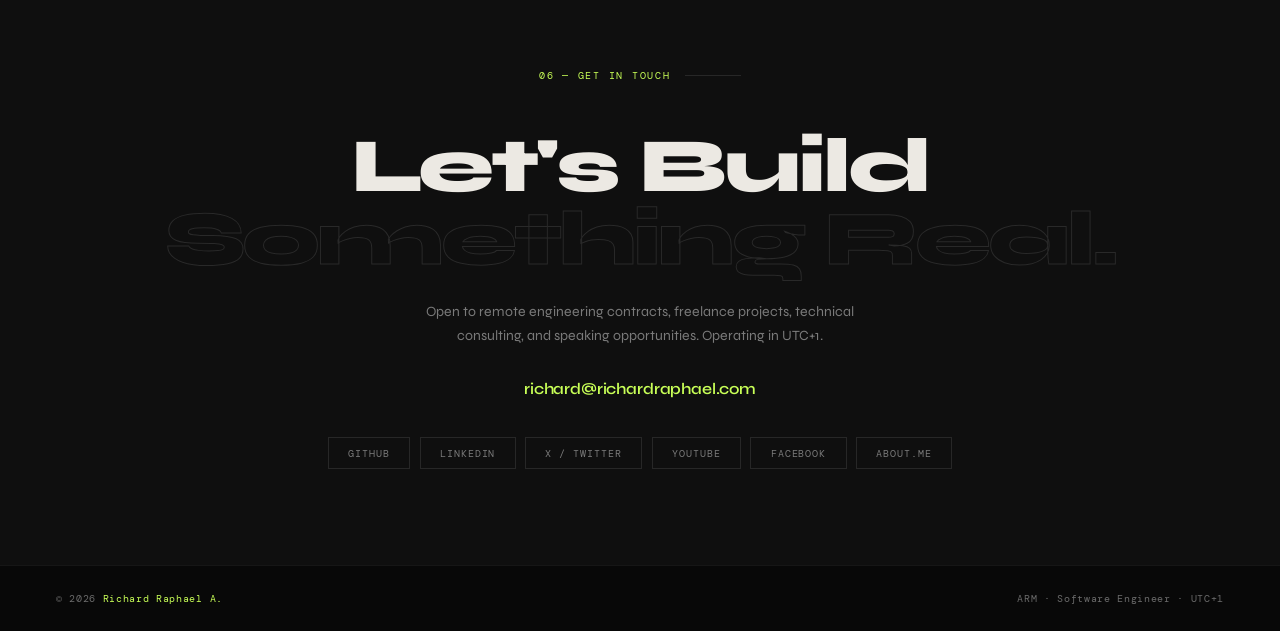
==== commit 07555a72: "feat: update keywords in meta tag and change email address for improved contact and SEO" ====
--- a/index.html
+++ b/index.html
@@ -10,7 +10,7 @@
   <meta name="description"
     content="Richard Raphael A. is a Software Engineer and Technical Educator specializing in full-stack web development, React, Node.js, and mobile applications. Available for remote work worldwide." />
   <meta name="keywords"
-    content="Software Engineer, Full Stack Developer, React Developer, Next.js Developer, JavaScript Engineer, Node.js Developer, Mobile App Developer, React Native, Web Developer Nigeria, UI UX Engineer, Technical Educator, Backend Developer, Frontend Developer, Portfolio, Freelance Developer, Remote, UTC+1, Dev, Worldwide, Foreign, MERN Stack, Richard, Raphael, Richard Raphael, Nest.js, API, Developer, Educator, Instructor, Best Dev, GitHub, AI, Contract, Part-Time, Full-Time, On-site, Onboarding, Design" />
+    content="Software Engineer, Full Stack Developer, React Developer, Next.js Developer, JavaScript Engineer, Node.js Developer, Mobile App Developer, React Native, Web Developer Nigeria, UI UX Engineer, Technical Educator, Backend Developer, Frontend Developer, Portfolio, Freelance Developer, Remote, UTC+1, Dev, Worldwide, Foreign, MERN Stack, Richard, Raphael, Richard Raphael, Nest.js, API, Developer, Educator, Instructor, Best Dev, GitHub, AI, Contract, Part-Time, Full-Time, On-site, Onboarding, Design, Website, Webapp, App, Mobile App, Teacher, HTML, CSS, JavaScript, JS, Docker, CI/CD, DevOps, Engineer, Lagos, Abuja, USA, Canada, California, London, Italy, AITECH, AIBIZ, Cisco, Certified, Certificate" />
   <meta name="author" content="Richard Raphael A." />
   <meta name="robots" content="index, follow" />
 
@@ -744,9 +744,9 @@
         consulting, and speaking opportunities. Operating in UTC+1.
       </p>
 
-      <a href="mailto:richardakpan77@gmail.com" class="rv cemail">
+      <a href="mailto:richard@richardraphael.com" class="rv cemail">
         <span class="sr-only">Email:</span>
-        richardakpan77@gmail.com
+        richard@richardraphael.com
       </a>
 
       <div class="social-row rv">
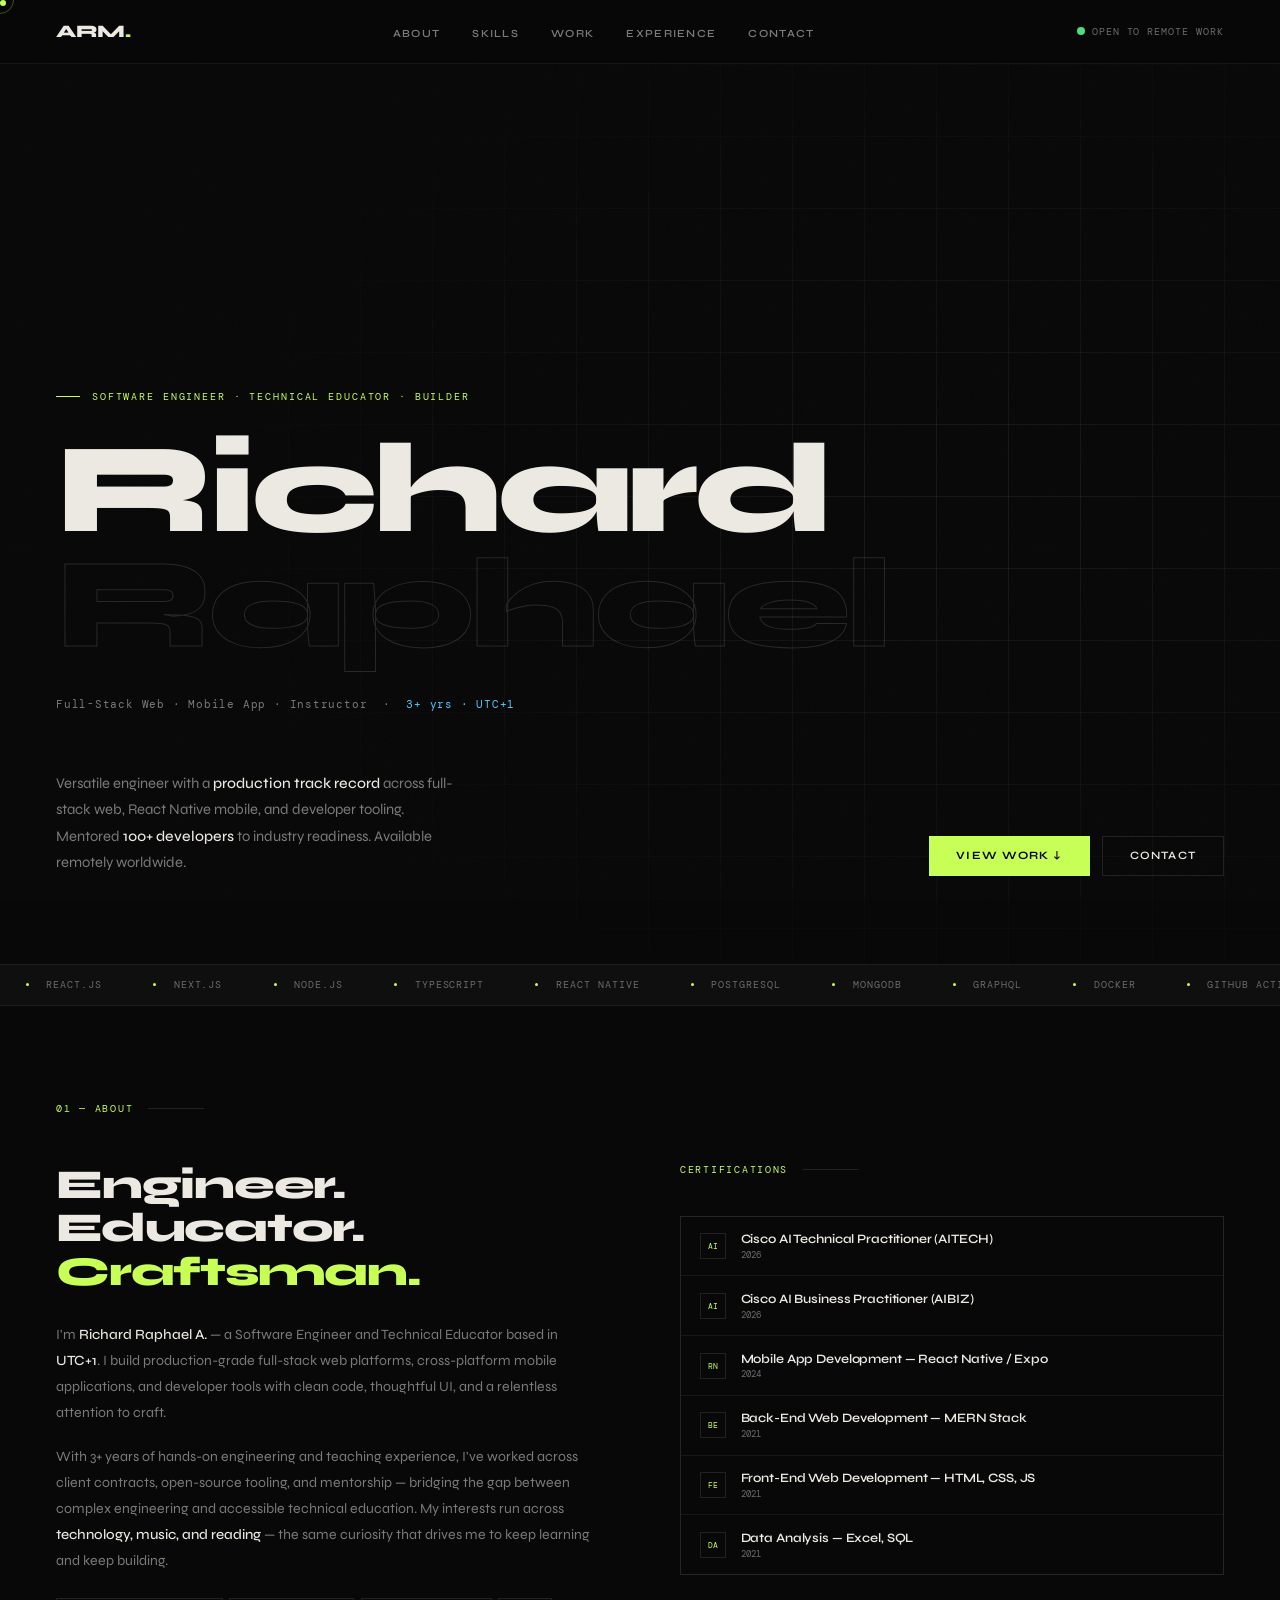
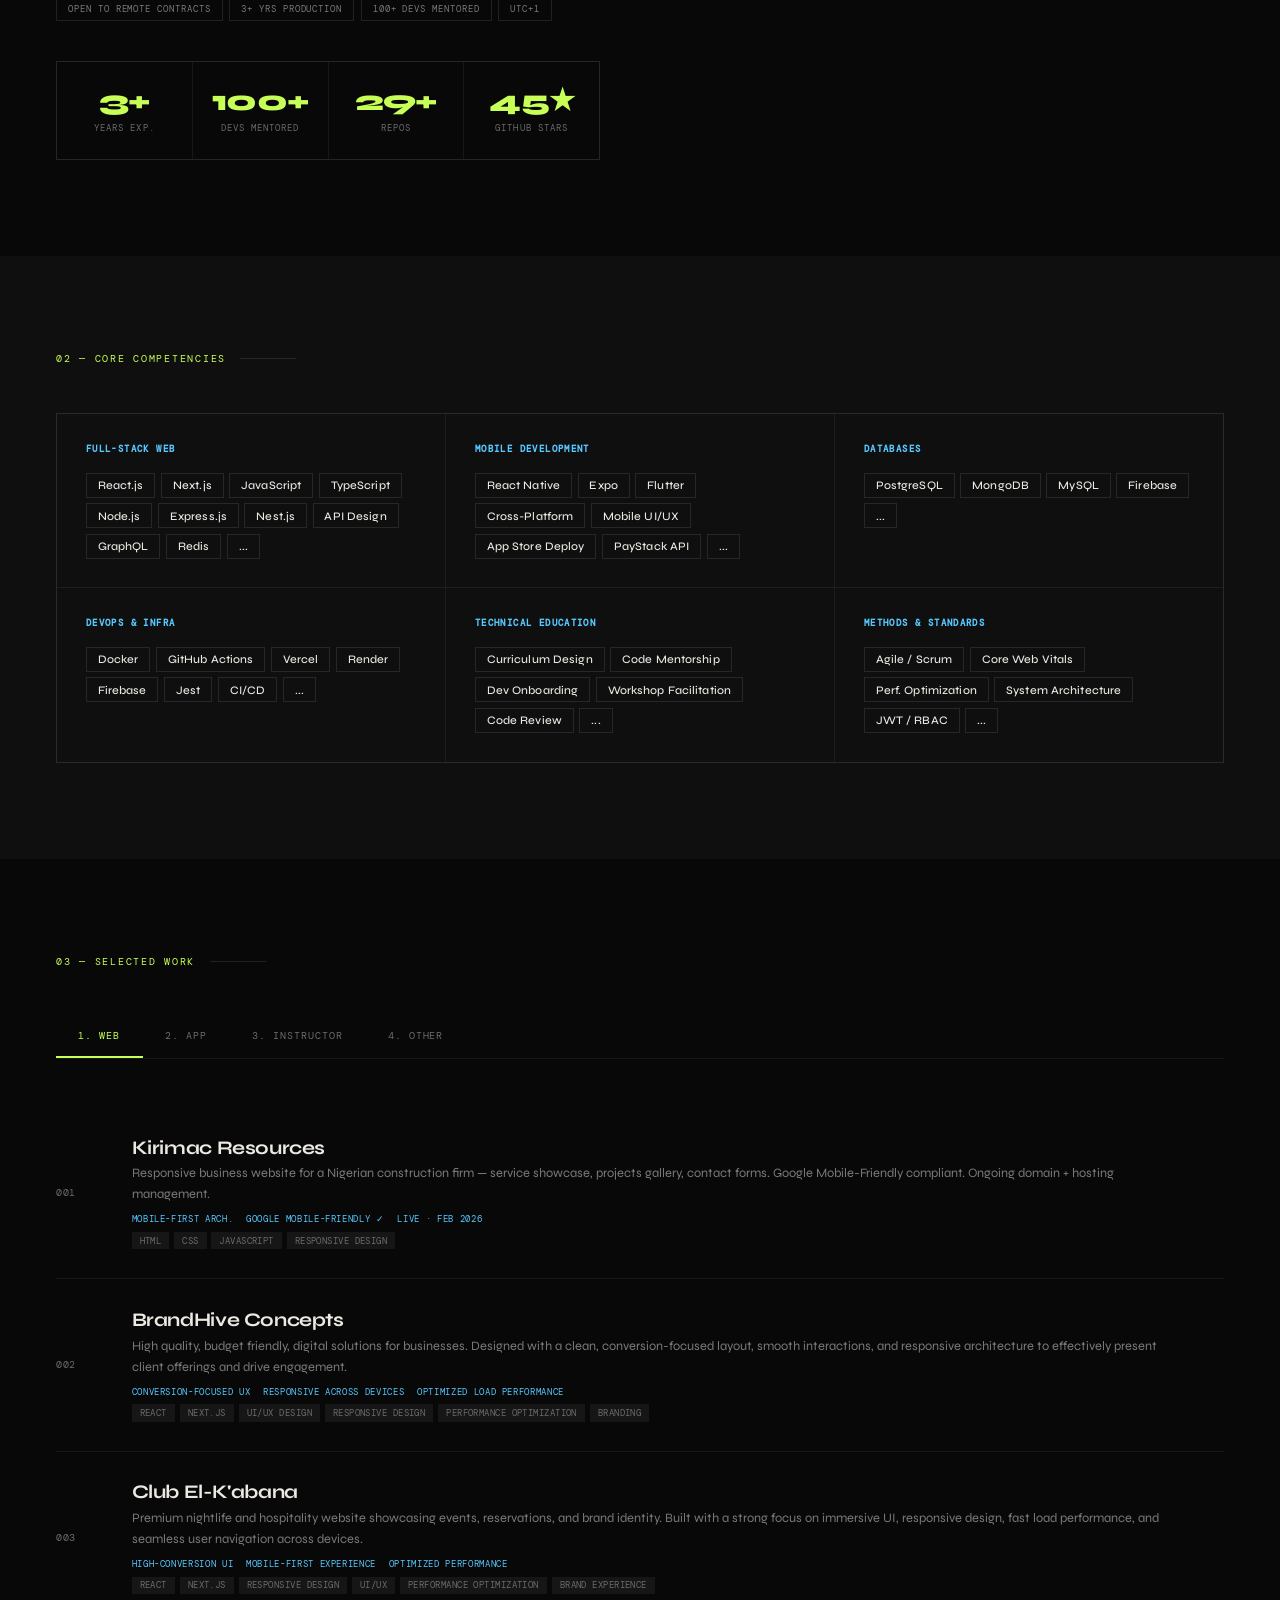
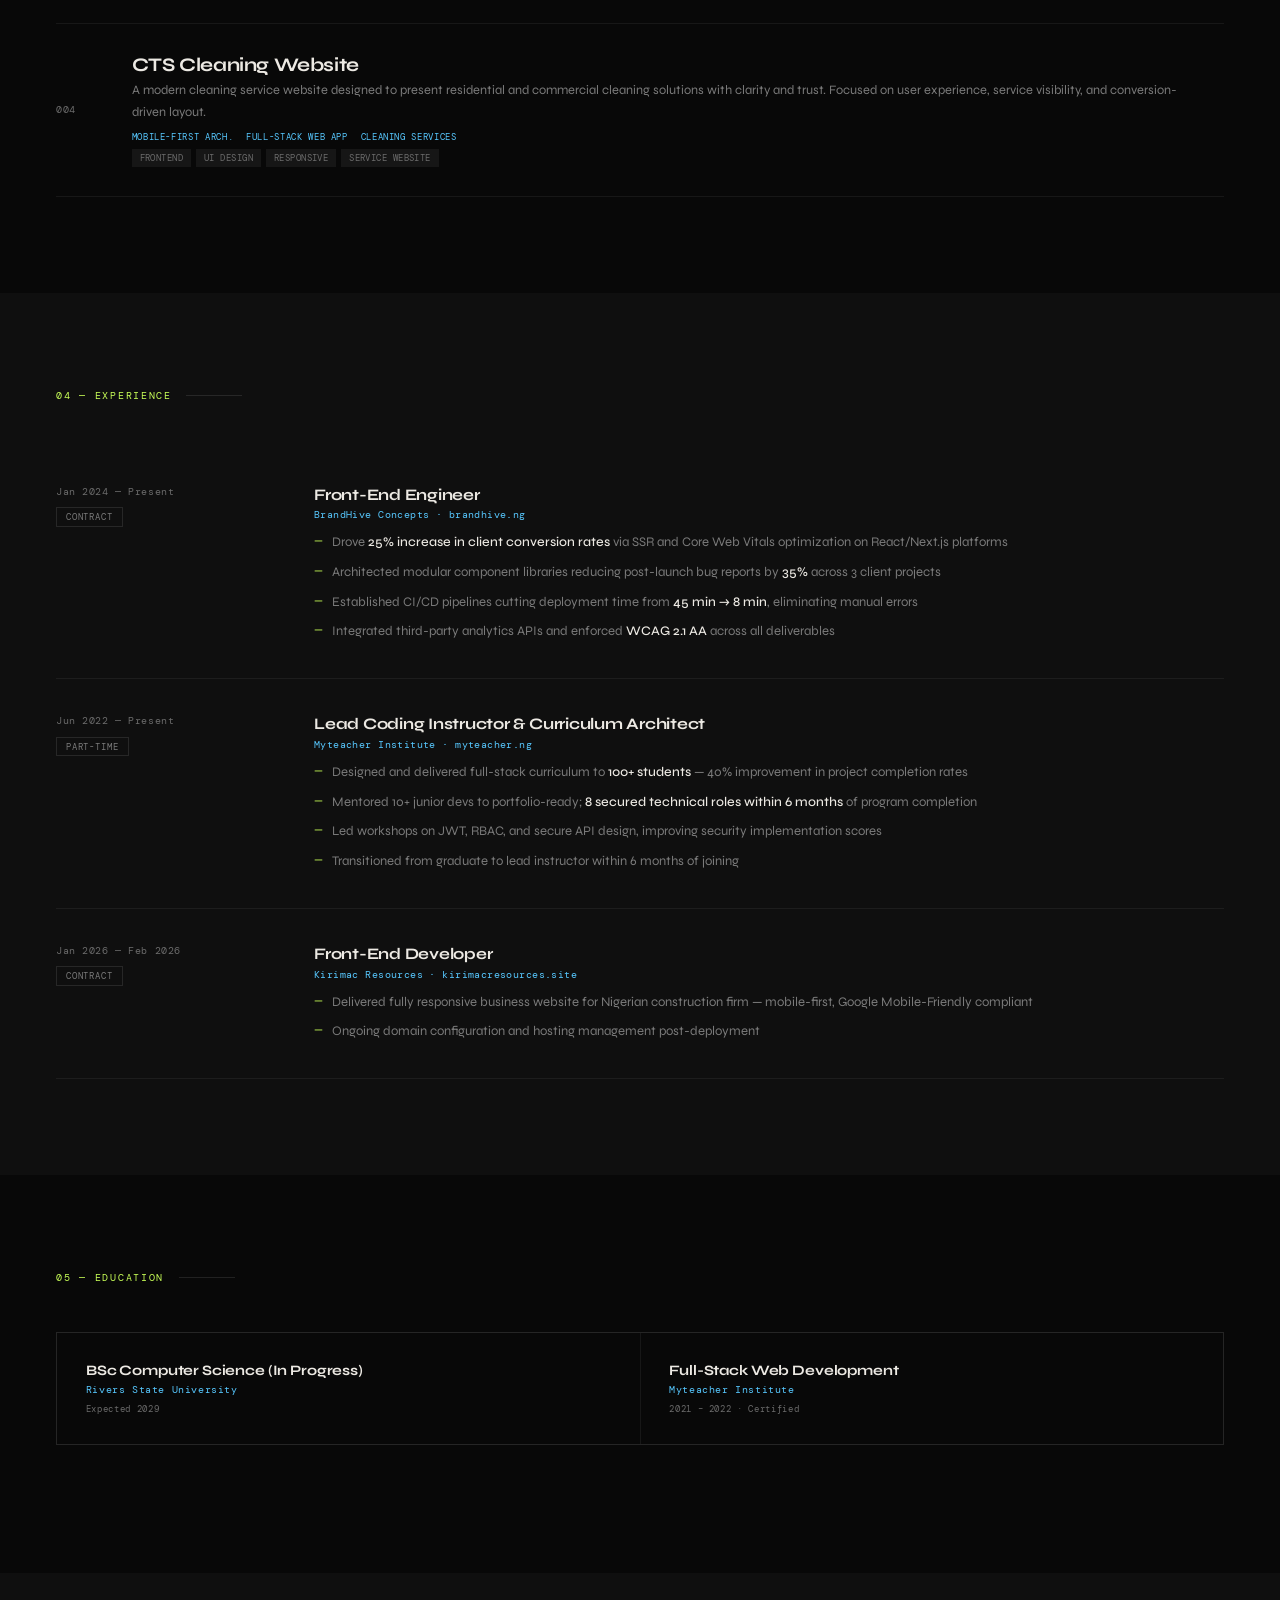
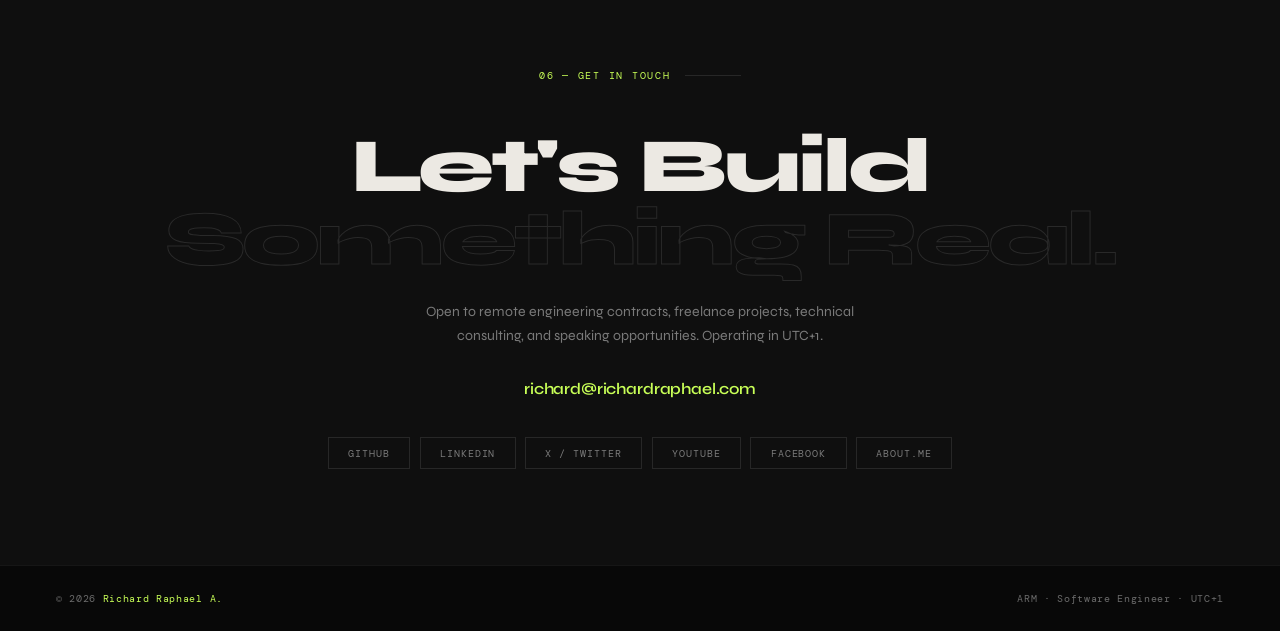
==== commit e0b5cf37: "feat: add structured data for personal profile, update script.js for clarity, and create llms.txt an" ====
--- a/index.html
+++ b/index.html
@@ -769,6 +769,46 @@
   </footer>
 
   <script src="./script.js"></script>
+  <script type="application/ld+json">
+    {
+      "@context": "https://schema.org",
+      "@type": "Person",
+      "@id": "https://richardraphael.com/#person",
+      "name": "Richard Raphael A.",
+      "url": "https://richardraphael.com/",
+      "jobTitle": "Software Engineer (Full-Stack Web and Mobile Developer)",
+      "description": "Richard Raphael is a software developer and coding instructor specializing in TypeScript, JavaScript, React, Nest.js, Bun, Node.js, Expo, Docker, SQL, MongoDb, React Native, and mobile application development.",
+      "address": {
+        "@type": "PostalAddress",
+        "addressCountry": "NG"
+      },
+      "knowsAbout": [
+        "Full-Stack Development",
+        "Database Management",
+        "JavaScript",
+        "React",
+        "Full-Stack Development Training",
+        "Bun",
+        "Web App Development",
+        "TypeScript",
+        "Node.js",
+        "Mobile App Development",
+        "Docker",
+        "Software Engineering",
+        "Mobile App Testing",
+        "Web Site Development",
+        "Technical Education"
+      ],
+      "sameAs": [
+        "https://github.com/Richard-Raph",
+        "https://linkedin.com/in/rich-tech123",
+        "https://www.facebook.com/richtech7207",
+        "https://www.youtube.com/@rich_tech123",
+        "https://x.com/rich_tech123",
+        "https://about.me/richardraphael"
+      ]
+    }
+  </script>
 </body>
 
 </html>
--- a/style.css
+++ b/style.css
@@ -155,7 +155,7 @@
     width: 8px;
     height: 8px;
     border-radius: 50%;
-    background: var(--accent2);
+    background: #4ade80;
     animation: pulse 2.2s infinite;
 }
 
@@ -230,6 +230,7 @@
 .hero-name .ghost {
     -webkit-text-stroke: 1px rgba(255, 255, 255, 0.13);
     color: transparent;
+    display: block;
 }
 
 .hero-mono {
